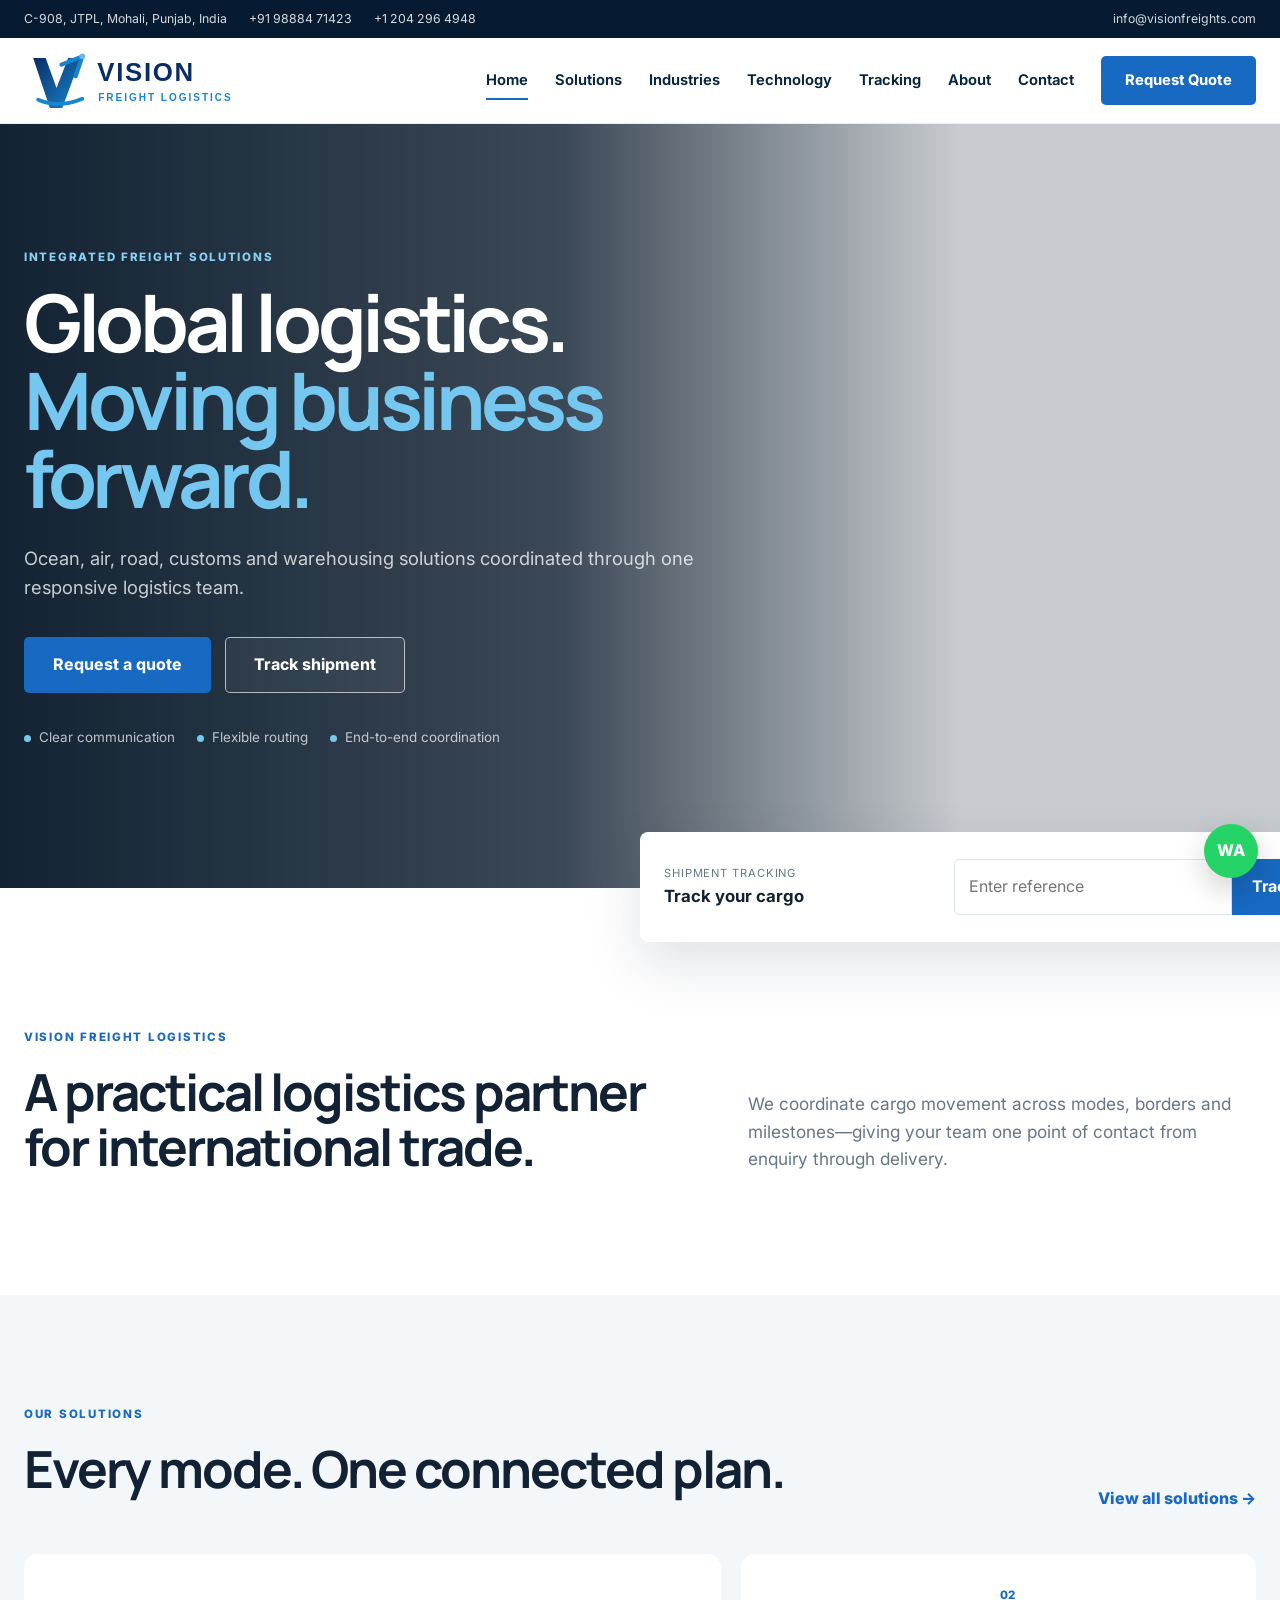
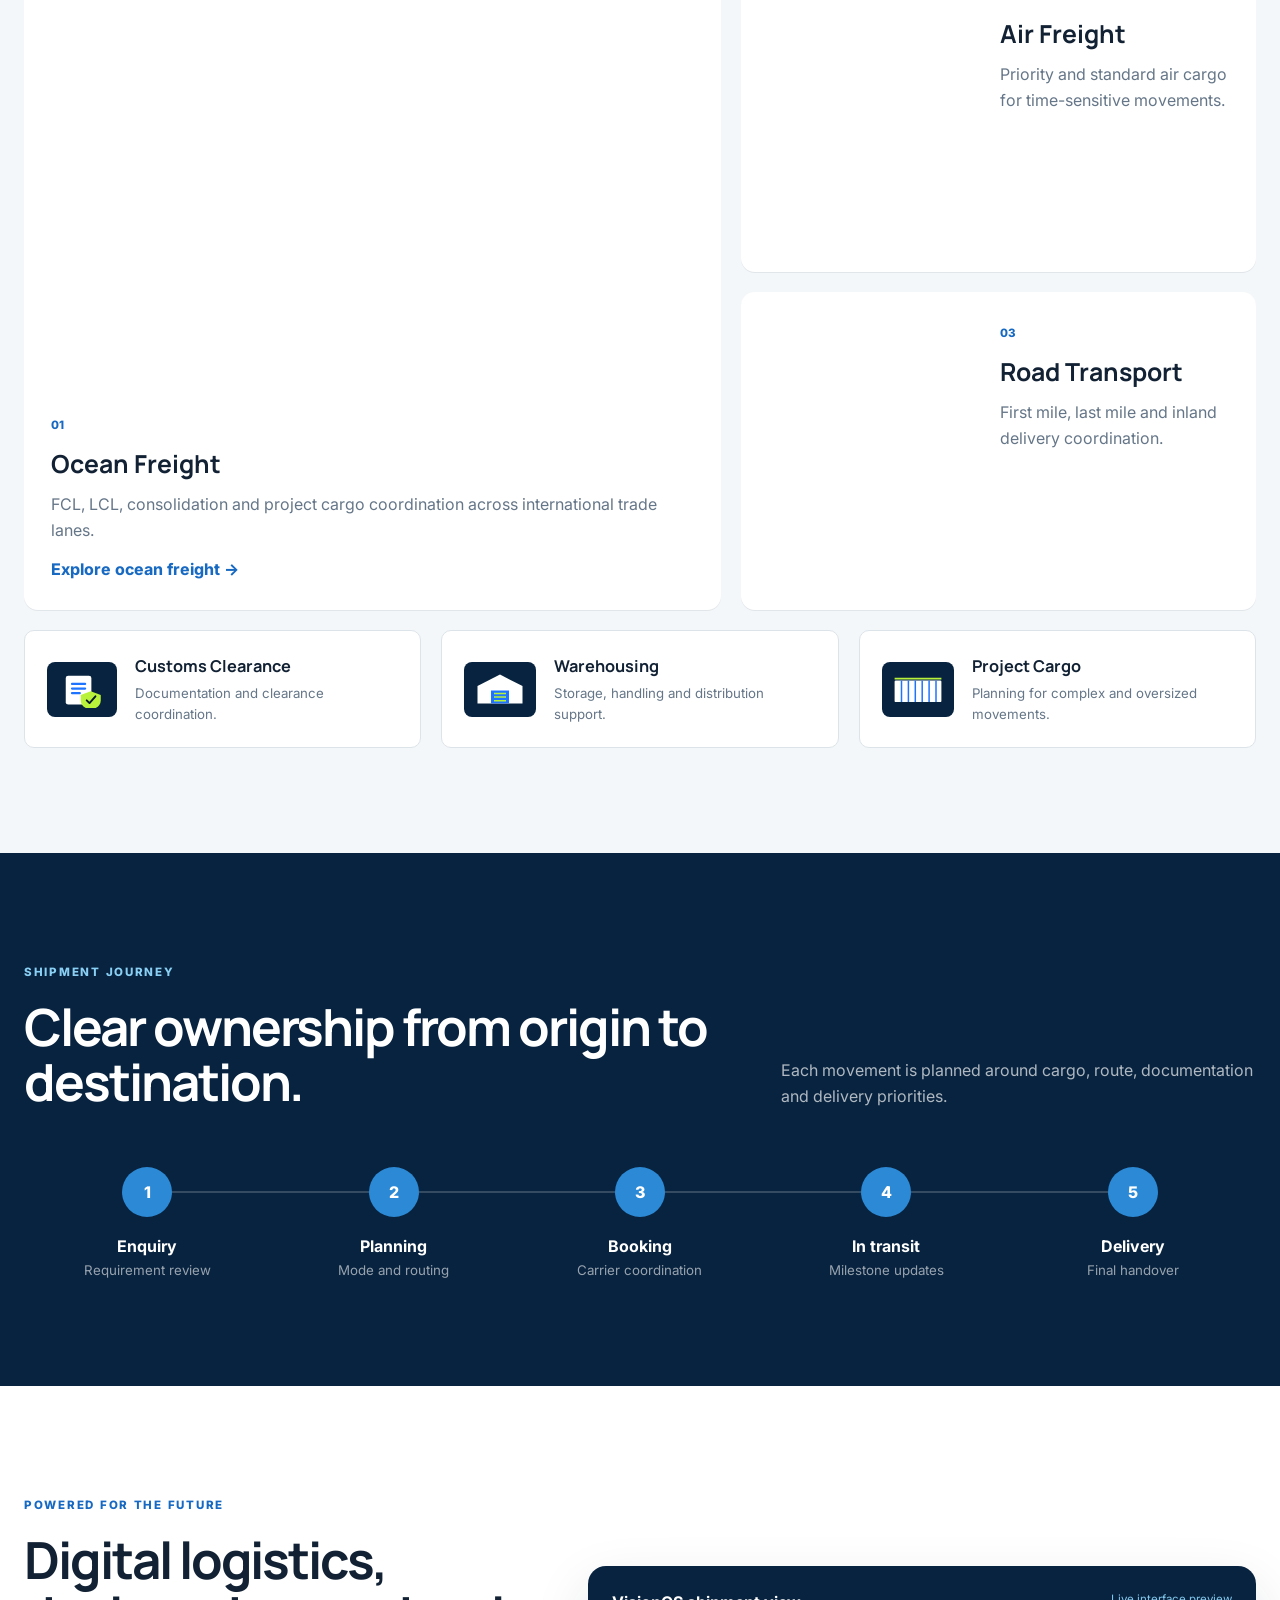
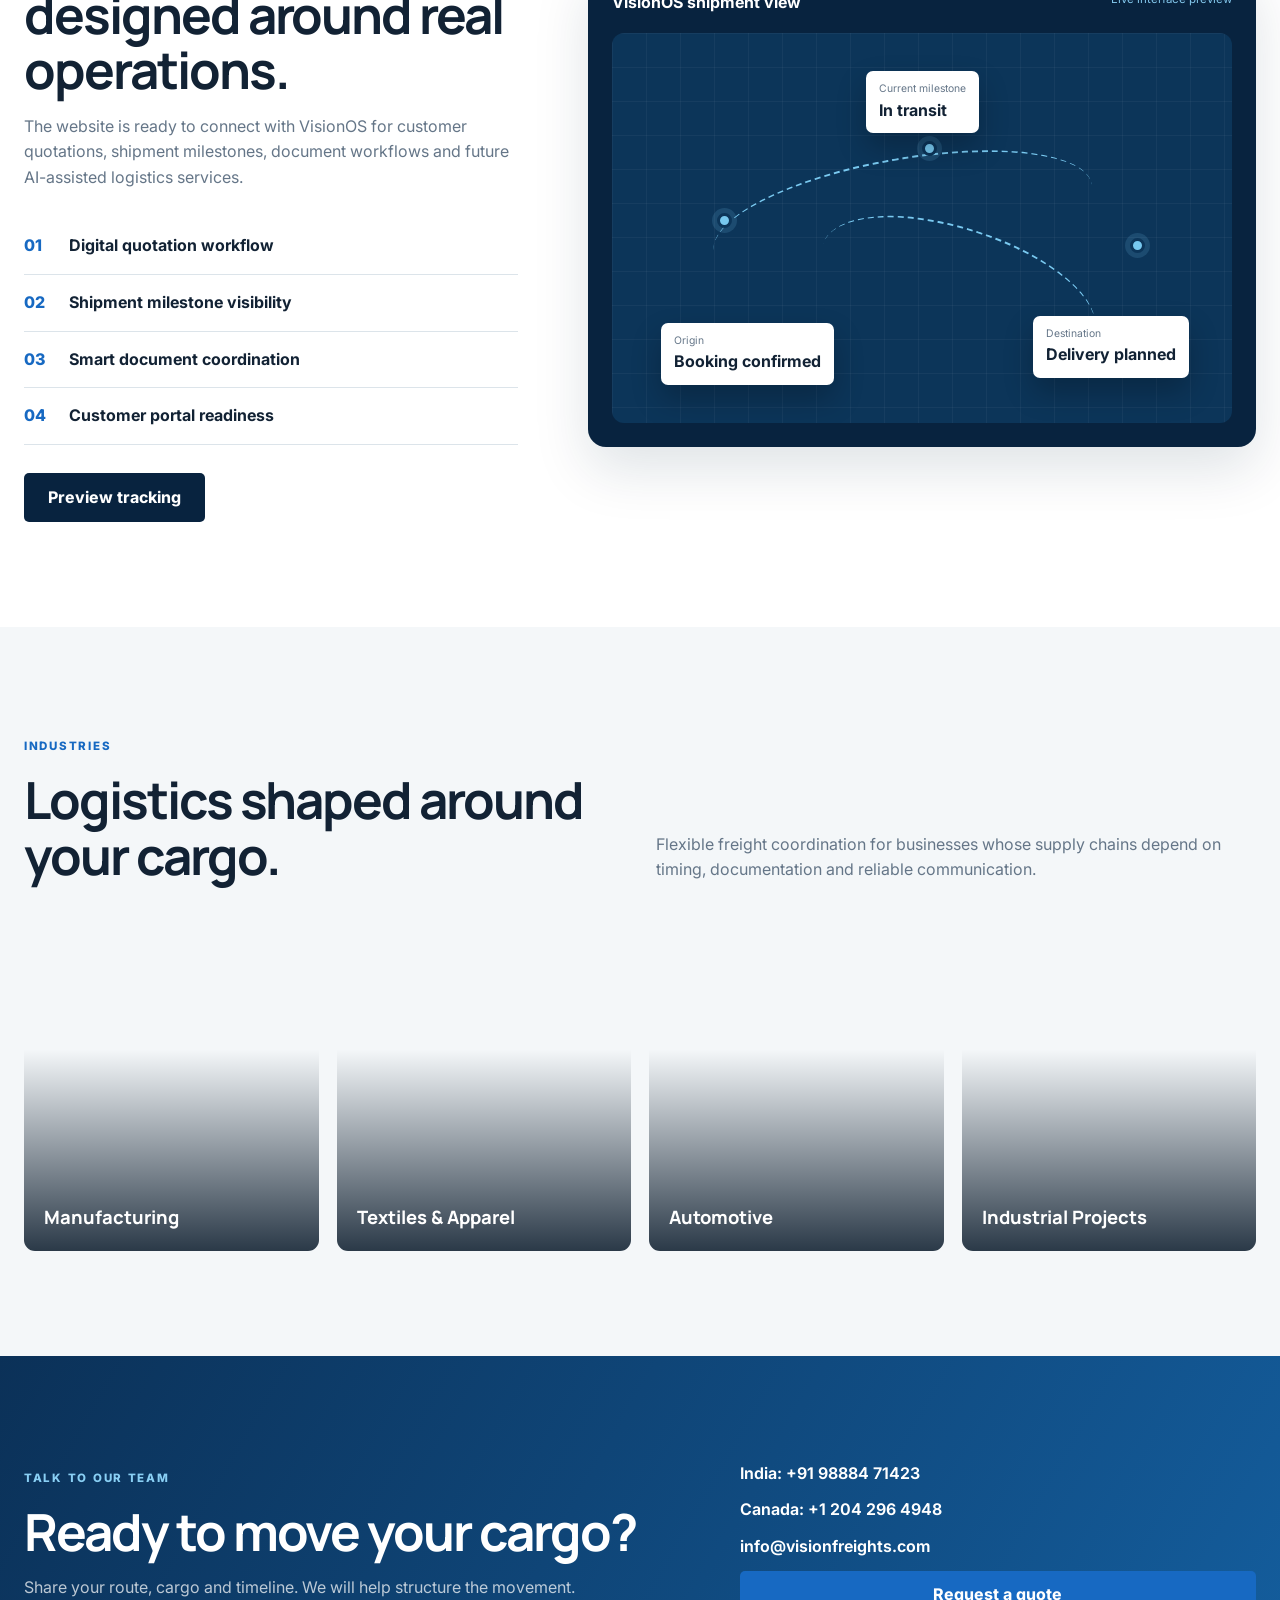
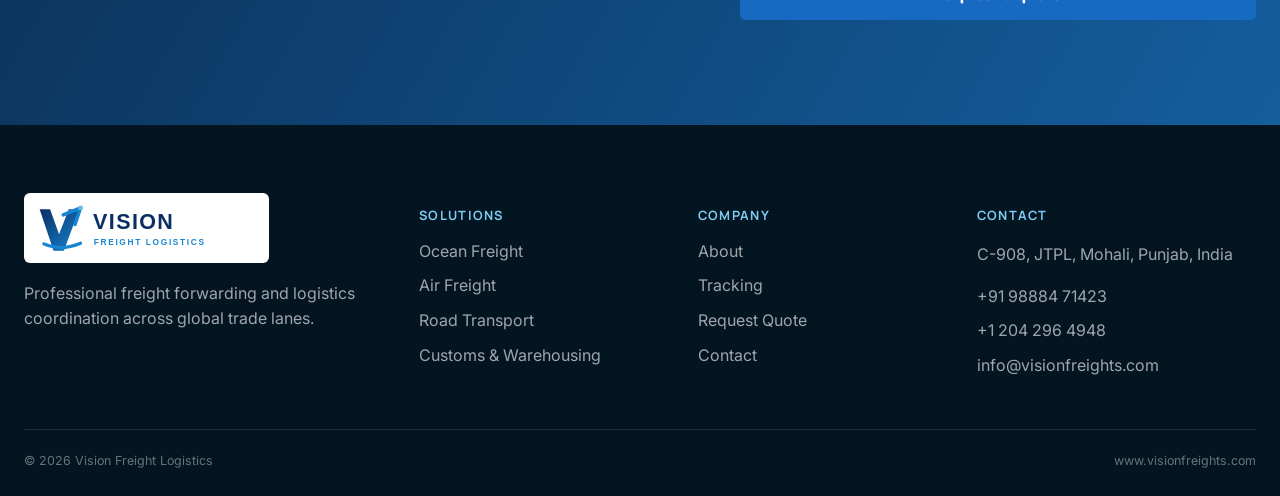
==== index.html @ 14b82240 "Vision Freight Logistics Website V3.0" ====
<!doctype html>
<html lang="en">
<head>
<meta charset="utf-8">
<meta name="viewport" content="width=device-width,initial-scale=1">
<title>Vision Freight Logistics | Global Freight Forwarding</title>
<meta name="description" content="Ocean, air, road, customs, warehousing and project cargo solutions from Vision Freight Logistics.">
<meta name="theme-color" content="#08233f">
<meta property="og:title" content="Vision Freight Logistics">
<meta property="og:description" content="Global logistics. Moving business forward.">
<meta property="og:type" content="website">
<meta property="og:url" content="https://www.visionfreights.com/">
<link rel="canonical" href="https://www.visionfreights.com/">
<link rel="icon" href="assets/icons/logo.svg" type="image/svg+xml">
<link rel="stylesheet" href="assets/css/style.css">
</head>
<body>
<a class="skip-link" href="#main">Skip to content</a>

<div class="topbar">
  <div class="container topbar-inner">
    <div class="topbar-left">
      <span>C-908, JTPL, Mohali, Punjab, India</span>
      <a href="tel:+919888471423">+91 98884 71423</a>
      <a href="tel:+12042964948">+1 204 296 4948</a>
    </div>
    <div class="topbar-right">
      <a href="mailto:info@visionfreights.com">info@visionfreights.com</a>
    </div>
  </div>
</div>

<header class="site-header" id="siteHeader">
  <div class="container navbar">
    <a class="brand" href="index.html" aria-label="Vision Freight Logistics home">
      <img src="assets/icons/logo.svg" alt="Vision Freight Logistics">
    </a>
    <button class="menu-toggle" aria-label="Open navigation" aria-expanded="false">☰</button>
    <nav class="nav-links" aria-label="Main navigation">
      <a class="active" href="index.html">Home</a>
      <a href="services.html">Solutions</a>
      <a href="#industries">Industries</a>
      <a href="#technology">Technology</a>
      <a href="tracking.html">Tracking</a>
      <a href="about.html">About</a>
      <a href="contact.html">Contact</a>
      <a class="btn btn-primary" href="quote.html">Request Quote</a>
    </nav>
  </div>
</header>

<main id="main">
<section class="hero-v3">
  <div class="hero-overlay"></div>
  <div class="container hero-v3-inner">
    <div class="hero-copy reveal">
      <span class="eyebrow light">Integrated freight solutions</span>
      <h1>Global logistics.<br><span>Moving business forward.</span></h1>
      <p>Ocean, air, road, customs and warehousing solutions coordinated through one responsive logistics team.</p>
      <div class="hero-actions">
        <a class="btn btn-primary btn-lg" href="quote.html">Request a quote</a>
        <a class="btn btn-ghost btn-lg" href="tracking.html">Track shipment</a>
      </div>
      <div class="hero-assurance">
        <span>Clear communication</span>
        <span>Flexible routing</span>
        <span>End-to-end coordination</span>
      </div>
    </div>
  </div>
  <div class="hero-tool-dock container reveal">
    <form class="dock-card tracking-dock" action="tracking.html">
      <div>
        <small>Shipment tracking</small>
        <strong>Track your cargo</strong>
      </div>
      <div class="dock-input">
        <input name="reference" aria-label="Tracking reference" placeholder="Enter reference">
        <button type="submit">Track</button>
      </div>
    </form>
    <a class="dock-card quote-dock" href="quote.html">
      <div>
        <small>Freight enquiry</small>
        <strong>Build your shipment request</strong>
      </div>
      <span class="arrow">→</span>
    </a>
  </div>
</section>

<section class="section intro-strip">
  <div class="container intro-grid reveal">
    <div>
      <span class="eyebrow">Vision Freight Logistics</span>
      <h2>A practical logistics partner for international trade.</h2>
    </div>
    <p>We coordinate cargo movement across modes, borders and milestones—giving your team one point of contact from enquiry through delivery.</p>
  </div>
</section>

<section class="section solutions-v3">
  <div class="container">
    <div class="section-head reveal">
      <div>
        <span class="eyebrow">Our solutions</span>
        <h2>Every mode. One connected plan.</h2>
      </div>
      <a class="text-link" href="services.html">View all solutions →</a>
    </div>
    <div class="solution-layout">
      <article class="solution-feature ocean reveal">
        <div class="solution-image"></div>
        <div class="solution-content">
          <span>01</span>
          <h3>Ocean Freight</h3>
          <p>FCL, LCL, consolidation and project cargo coordination across international trade lanes.</p>
          <a href="services.html">Explore ocean freight →</a>
        </div>
      </article>
      <div class="solution-side">
        <article class="solution-compact air reveal">
          <div class="solution-image"></div>
          <div class="solution-content"><span>02</span><h3>Air Freight</h3><p>Priority and standard air cargo for time-sensitive movements.</p></div>
        </article>
        <article class="solution-compact road reveal">
          <div class="solution-image"></div>
          <div class="solution-content"><span>03</span><h3>Road Transport</h3><p>First mile, last mile and inland delivery coordination.</p></div>
        </article>
      </div>
    </div>
    <div class="solution-mini-grid">
      <article class="mini-solution reveal"><img src="assets/icons/customs.svg" alt=""><div><h3>Customs Clearance</h3><p>Documentation and clearance coordination.</p></div></article>
      <article class="mini-solution reveal"><img src="assets/icons/warehouse.svg" alt=""><div><h3>Warehousing</h3><p>Storage, handling and distribution support.</p></div></article>
      <article class="mini-solution reveal"><img src="assets/icons/container.svg" alt=""><div><h3>Project Cargo</h3><p>Planning for complex and oversized movements.</p></div></article>
    </div>
  </div>
</section>

<section class="section shipment-journey">
  <div class="container">
    <div class="section-head inverse reveal">
      <div>
        <span class="eyebrow light">Shipment journey</span>
        <h2>Clear ownership from origin to destination.</h2>
      </div>
      <p>Each movement is planned around cargo, route, documentation and delivery priorities.</p>
    </div>
    <div class="journey-line reveal">
      <div class="journey-step"><span>1</span><strong>Enquiry</strong><small>Requirement review</small></div>
      <div class="journey-step"><span>2</span><strong>Planning</strong><small>Mode and routing</small></div>
      <div class="journey-step"><span>3</span><strong>Booking</strong><small>Carrier coordination</small></div>
      <div class="journey-step"><span>4</span><strong>In transit</strong><small>Milestone updates</small></div>
      <div class="journey-step"><span>5</span><strong>Delivery</strong><small>Final handover</small></div>
    </div>
  </div>
</section>

<section class="section technology-v3" id="technology">
  <div class="container technology-grid">
    <div class="technology-copy reveal">
      <span class="eyebrow">Powered for the future</span>
      <h2>Digital logistics, designed around real operations.</h2>
      <p>The website is ready to connect with VisionOS for customer quotations, shipment milestones, document workflows and future AI-assisted logistics services.</p>
      <div class="technology-list">
        <div><span>01</span><strong>Digital quotation workflow</strong></div>
        <div><span>02</span><strong>Shipment milestone visibility</strong></div>
        <div><span>03</span><strong>Smart document coordination</strong></div>
        <div><span>04</span><strong>Customer portal readiness</strong></div>
      </div>
      <a class="btn btn-dark" href="tracking.html">Preview tracking</a>
    </div>
    <div class="dashboard-preview reveal">
      <div class="dashboard-top"><strong>VisionOS shipment view</strong><span>Live interface preview</span></div>
      <div class="map-grid">
        <span class="route route-a"></span>
        <span class="route route-b"></span>
        <i class="map-dot d1"></i><i class="map-dot d2"></i><i class="map-dot d3"></i>
        <div class="status-card s1"><small>Origin</small><strong>Booking confirmed</strong></div>
        <div class="status-card s2"><small>Current milestone</small><strong>In transit</strong></div>
        <div class="status-card s3"><small>Destination</small><strong>Delivery planned</strong></div>
      </div>
    </div>
  </div>
</section>

<section class="section industries-v3" id="industries">
  <div class="container">
    <div class="section-head reveal">
      <div><span class="eyebrow">Industries</span><h2>Logistics shaped around your cargo.</h2></div>
      <p>Flexible freight coordination for businesses whose supply chains depend on timing, documentation and reliable communication.</p>
    </div>
    <div class="industry-grid-v3">
      <article class="industry-card manufacturing reveal"><span>Manufacturing</span></article>
      <article class="industry-card textiles reveal"><span>Textiles & Apparel</span></article>
      <article class="industry-card automotive reveal"><span>Automotive</span></article>
      <article class="industry-card projects reveal"><span>Industrial Projects</span></article>
    </div>
  </div>
</section>

<section class="section contact-cta">
  <div class="container contact-cta-grid reveal">
    <div>
      <span class="eyebrow light">Talk to our team</span>
      <h2>Ready to move your cargo?</h2>
      <p>Share your route, cargo and timeline. We will help structure the movement.</p>
    </div>
    <div class="contact-cta-details">
      <a href="tel:+919888471423">India: +91 98884 71423</a>
      <a href="tel:+12042964948">Canada: +1 204 296 4948</a>
      <a href="mailto:info@visionfreights.com">info@visionfreights.com</a>
      <a class="btn btn-primary" href="quote.html">Request a quote</a>
    </div>
  </div>
</section>
</main>

<footer class="footer">
  <div class="container footer-grid">
    <div>
      <img src="assets/icons/logo.svg" alt="Vision Freight Logistics" class="footer-logo">
      <p>Professional freight forwarding and logistics coordination across global trade lanes.</p>
    </div>
    <div><h3>SOLUTIONS</h3><a href="services.html">Ocean Freight</a><a href="services.html">Air Freight</a><a href="services.html">Road Transport</a><a href="services.html">Customs & Warehousing</a></div>
    <div><h3>COMPANY</h3><a href="about.html">About</a><a href="tracking.html">Tracking</a><a href="quote.html">Request Quote</a><a href="contact.html">Contact</a></div>
    <div><h3>CONTACT</h3><p>C-908, JTPL, Mohali, Punjab, India</p><a href="tel:+919888471423">+91 98884 71423</a><a href="tel:+12042964948">+1 204 296 4948</a><a href="mailto:info@visionfreights.com">info@visionfreights.com</a></div>
  </div>
  <div class="container footer-bottom"><span>© <span id="year"></span> Vision Freight Logistics</span><span>www.visionfreights.com</span></div>
</footer>

<a class="whatsapp" href="https://wa.me/919888471423" aria-label="Contact Vision Freight Logistics on WhatsApp">WA</a>
<script src="assets/js/main.js"></script>
</body>
</html>
---- assets/css/style.css ----
@import url('https://fonts.googleapis.com/css2?family=Manrope:wght@400;500;600;700;800&family=Inter:wght@400;500;600;700&display=swap');
:root{--navy:#08233f;--navy2:#0d3158;--blue:#1769c2;--blue2:#2b89d5;--sky:#dceefa;--ink:#122234;--muted:#657688;--line:#dce4ea;--soft:#f4f7f9;--white:#fff;--shadow:0 22px 55px rgba(8,35,63,.13);--radius:14px;--container:min(1240px,calc(100% - 48px))}
*{box-sizing:border-box}html{scroll-behavior:smooth}body{margin:0;font-family:Inter,Arial,sans-serif;color:var(--ink);background:#fff;line-height:1.6}body.menu-open{overflow:hidden}a{text-decoration:none;color:inherit}button,input,select,textarea{font:inherit}img,svg{display:block;max-width:100%}h1,h2,h3{font-family:Manrope,Arial,sans-serif}.container{width:var(--container);margin:auto}.skip-link{position:fixed;left:12px;top:-60px;background:#fff;color:#000;padding:10px;z-index:9999}.skip-link:focus{top:12px}.eyebrow{display:inline-block;color:var(--blue);font-size:.72rem;font-weight:800;letter-spacing:.15em;text-transform:uppercase;margin-bottom:17px}.eyebrow.light{color:#89cff4}.btn{display:inline-flex;align-items:center;justify-content:center;min-height:49px;padding:0 23px;border-radius:5px;border:1px solid transparent;font-weight:750;transition:.25s;cursor:pointer}.btn:hover{transform:translateY(-2px)}.btn-primary{background:var(--blue);color:#fff}.btn-primary:hover{background:#0f58a5}.btn-dark{background:var(--navy);color:#fff}.btn-ghost{border-color:rgba(255,255,255,.65);color:#fff;background:rgba(255,255,255,.05)}.btn-lg{min-height:56px;padding:0 28px}.text-link{font-weight:800;color:var(--blue)}
.topbar{background:#061b31;color:#fff;font-size:.77rem}.topbar-inner{height:38px;display:flex;justify-content:space-between;align-items:center}.topbar-left,.topbar-right{display:flex;gap:22px}.topbar a,.topbar span{color:rgba(255,255,255,.84)}
.site-header{position:absolute;top:38px;left:0;right:0;z-index:50;background:#fff;border-bottom:1px solid rgba(8,35,63,.08);transition:.3s}.site-header.sticky{position:fixed;top:0;box-shadow:0 10px 30px rgba(8,35,63,.1)}.navbar{height:85px;display:flex;align-items:center;justify-content:space-between}.brand img{width:275px}.nav-links{display:flex;align-items:center;gap:27px;font-weight:650;color:var(--navy);font-size:.92rem}.nav-links>a:not(.btn){position:relative}.nav-links>a:not(.btn):after{content:"";position:absolute;left:0;right:100%;bottom:-8px;height:2px;background:var(--blue);transition:.25s}.nav-links>a:hover:after,.nav-links>a.active:after{right:0}.menu-toggle{display:none;border:0;background:none;color:var(--navy);font-size:1.8rem}
.hero-v3{position:relative;min-height:820px;padding:205px 0 140px;background:linear-gradient(90deg,rgba(4,21,38,.94) 0%,rgba(4,21,38,.78) 44%,rgba(4,21,38,.22) 75%),url('https://images.unsplash.com/photo-1494412685616-a5d310fbb07d?auto=format&fit=crop&w=2200&q=90') center/cover no-repeat;color:#fff}.hero-v3-inner{position:relative;z-index:2}.hero-copy{max-width:760px}.hero-copy h1{font-size:clamp(3.6rem,6.2vw,6.5rem);line-height:.98;letter-spacing:-.055em;margin:0 0 27px}.hero-copy h1 span{color:#75c7f0}.hero-copy>p{font-size:1.15rem;color:rgba(255,255,255,.77);max-width:670px}.hero-actions{display:flex;gap:14px;margin:34px 0}.hero-assurance{display:flex;flex-wrap:wrap;gap:22px;font-size:.84rem;color:rgba(255,255,255,.72)}.hero-assurance span:before{content:"";display:inline-block;width:7px;height:7px;border-radius:50%;background:#75c7f0;margin-right:8px}.hero-tool-dock{position:absolute;z-index:5;left:50%;transform:translateX(-50%);bottom:-54px;display:grid;grid-template-columns:1.15fr .85fr;gap:16px}.dock-card{min-height:110px;background:#fff;color:var(--ink);box-shadow:var(--shadow);border-radius:8px;padding:22px 24px;display:flex;align-items:center;justify-content:space-between}.dock-card small,.dock-card strong{display:block}.dock-card small{font-size:.7rem;color:var(--muted);text-transform:uppercase;letter-spacing:.08em}.dock-card strong{font-size:1.05rem}.tracking-dock{gap:25px}.dock-input{display:flex;min-width:300px}.dock-input input{border-radius:5px 0 0 5px}.dock-input button{border:0;background:var(--blue);color:#fff;padding:0 20px;border-radius:0 5px 5px 0;font-weight:700}.quote-dock{background:var(--navy);color:#fff}.quote-dock small{color:#84c9ed}.quote-dock .arrow{font-size:2rem;color:#84c9ed}
.section{padding:105px 0}.section h2{font-size:clamp(2.3rem,4vw,4rem);line-height:1.08;letter-spacing:-.04em;margin:0 0 16px}.section-head{display:flex;align-items:end;justify-content:space-between;gap:40px;margin-bottom:42px}.section-head>div{max-width:770px}.section-head>p{max-width:600px;color:var(--muted)}.section-head.inverse{color:#fff}.section-head.inverse p{color:rgba(255,255,255,.68)}
.intro-strip{padding-top:135px}.intro-grid{display:grid;grid-template-columns:1fr .8fr;gap:90px;align-items:end}.intro-grid p{font-size:1.08rem;color:var(--muted)}
.solutions-v3{background:var(--soft)}.solution-layout{display:grid;grid-template-columns:1.15fr .85fr;gap:20px}.solution-feature,.solution-compact{background:#fff;border-radius:var(--radius);overflow:hidden;box-shadow:0 1px 0 rgba(8,35,63,.08);transition:.3s}.solution-feature:hover,.solution-compact:hover{transform:translateY(-6px);box-shadow:var(--shadow)}.solution-feature .solution-image{height:430px}.solution-side{display:grid;gap:20px}.solution-compact{display:grid;grid-template-columns:45% 55%;min-height:205px}.solution-compact .solution-image{height:100%}.solution-image{background-size:cover;background-position:center}.ocean .solution-image{background-image:url('https://images.unsplash.com/photo-1494412519320-aa613dfb7738?auto=format&fit=crop&w=1500&q=88')}.air .solution-image{background-image:url('https://images.unsplash.com/photo-1436491865332-7a61a109cc05?auto=format&fit=crop&w=1000&q=86')}.road .solution-image{background-image:url('https://images.unsplash.com/photo-1601584115197-04ecc0da31d7?auto=format&fit=crop&w=1000&q=86')}.solution-content{padding:27px}.solution-content>span{color:var(--blue);font-size:.72rem;font-weight:800}.solution-content h3{font-size:1.55rem;margin:8px 0}.solution-content p{color:var(--muted);margin:0 0 14px}.solution-content a{font-weight:750;color:var(--blue)}.solution-mini-grid{display:grid;grid-template-columns:repeat(3,1fr);gap:20px;margin-top:20px}.mini-solution{background:#fff;padding:22px;border-radius:10px;display:flex;align-items:center;gap:18px;border:1px solid var(--line);transition:.25s}.mini-solution:hover{transform:translateY(-4px);box-shadow:var(--shadow)}.mini-solution img{width:72px;height:55px;object-fit:contain;background:var(--navy);padding:9px;border-radius:8px}.mini-solution h3{font-size:1.02rem;margin:0 0 4px}.mini-solution p{font-size:.83rem;color:var(--muted);margin:0}
.shipment-journey{background:var(--navy);color:#fff}.journey-line{display:grid;grid-template-columns:repeat(5,1fr);position:relative}.journey-line:before{content:"";position:absolute;top:24px;left:9%;right:9%;height:2px;background:rgba(255,255,255,.18)}.journey-step{text-align:center;position:relative}.journey-step span{width:50px;height:50px;border-radius:50%;display:grid;place-items:center;background:var(--blue2);margin:0 auto 17px;position:relative;z-index:1;font-weight:800}.journey-step strong,.journey-step small{display:block}.journey-step small{color:rgba(255,255,255,.58)}
.technology-grid{display:grid;grid-template-columns:.85fr 1.15fr;gap:70px;align-items:center}.technology-copy>p{color:var(--muted)}.technology-list{display:grid;margin:28px 0}.technology-list div{display:grid;grid-template-columns:45px 1fr;align-items:center;border-bottom:1px solid var(--line);padding:15px 0}.technology-list span{color:var(--blue);font-weight:800}.dashboard-preview{background:var(--navy);border-radius:18px;padding:24px;color:#fff;box-shadow:var(--shadow)}.dashboard-top{display:flex;justify-content:space-between;margin-bottom:17px}.dashboard-top span{font-size:.72rem;color:#83c7ec}.map-grid{height:390px;border-radius:12px;position:relative;overflow:hidden;background:linear-gradient(rgba(255,255,255,.04) 1px,transparent 1px),linear-gradient(90deg,rgba(255,255,255,.04) 1px,transparent 1px),#0c3559;background-size:34px 34px}.route{position:absolute;border-top:2px dashed #79c9f0;border-radius:50%;height:120px}.route-a{width:62%;left:16%;top:125px;transform:rotate(-10deg)}.route-b{width:46%;left:33%;top:195px;transform:rotate(18deg)}.map-dot{position:absolute;width:15px;height:15px;border-radius:50%;background:#77c8ef;border:3px solid #0c3559;box-shadow:0 0 0 5px rgba(119,200,239,.15)}.map-dot.d1{left:17%;top:180px}.map-dot.d2{left:50%;top:108px}.map-dot.d3{right:14%;top:205px}.status-card{position:absolute;background:#fff;color:var(--ink);padding:10px 13px;border-radius:7px;box-shadow:0 14px 30px rgba(0,0,0,.24)}.status-card small,.status-card strong{display:block}.status-card small{font-size:.65rem;color:var(--muted)}.status-card.s1{left:8%;bottom:38px}.status-card.s2{left:41%;top:38px}.status-card.s3{right:7%;bottom:45px}
.industries-v3{background:var(--soft)}.industry-grid-v3{display:grid;grid-template-columns:repeat(4,1fr);gap:18px}.industry-card{height:310px;border-radius:11px;background-size:cover;background-position:center;position:relative;overflow:hidden;transition:.3s}.industry-card:after{content:"";position:absolute;inset:0;background:linear-gradient(transparent 35%,rgba(4,21,38,.84))}.industry-card span{position:absolute;z-index:2;left:20px;bottom:18px;color:#fff;font-family:Manrope;font-weight:750;font-size:1.15rem}.industry-card:hover{transform:translateY(-6px);box-shadow:var(--shadow)}.industry-card.manufacturing{background-image:url('https://images.unsplash.com/photo-1567789884554-0b844b597180?auto=format&fit=crop&w=900&q=84')}.industry-card.textiles{background-image:url('https://images.unsplash.com/photo-1558618666-fcd25c85cd64?auto=format&fit=crop&w=900&q=84')}.industry-card.automotive{background-image:url('https://images.unsplash.com/photo-1565514020179-026b92b84bb6?auto=format&fit=crop&w=900&q=84')}.industry-card.projects{background-image:url('https://images.unsplash.com/photo-1504307651254-35680f356dfd?auto=format&fit=crop&w=900&q=84')}
.contact-cta{background:linear-gradient(120deg,#0b3158,#145e9e);color:#fff}.contact-cta-grid{display:grid;grid-template-columns:1fr .8fr;gap:70px;align-items:center}.contact-cta-grid p{color:rgba(255,255,255,.72)}.contact-cta-details{display:grid;gap:11px}.contact-cta-details>a:not(.btn){color:#fff;font-weight:650}
.footer{background:#041522;color:#fff;padding:68px 0 25px}.footer-grid{display:grid;grid-template-columns:1.5fr 1fr 1fr 1.2fr;gap:46px}.footer-logo{width:245px;background:#fff;border-radius:6px;padding:8px;margin-bottom:18px}.footer p,.footer a{color:rgba(255,255,255,.62)}.footer h3{font-size:.8rem;color:#7ecaf0;letter-spacing:.1em}.footer a{display:block;margin:9px 0}.footer-bottom{margin-top:42px;padding-top:21px;border-top:1px solid rgba(255,255,255,.1);display:flex;justify-content:space-between;color:rgba(255,255,255,.4);font-size:.78rem}
.whatsapp{position:fixed;right:22px;bottom:22px;width:54px;height:54px;border-radius:50%;background:#25d366;color:#fff;display:grid;place-items:center;font-weight:800;z-index:80;box-shadow:0 12px 30px rgba(0,0,0,.18)}
.reveal{opacity:0;transform:translateY(22px);transition:opacity .7s ease,transform .7s ease}.reveal.visible{opacity:1;transform:none}
.page-hero{padding:180px 0 86px;background:linear-gradient(135deg,#06192c,#0e426f);color:#fff}.page-hero h1{font-size:clamp(3rem,6vw,5.5rem);line-height:1;margin:0 0 18px}.page-hero p{max-width:720px;color:rgba(255,255,255,.7)}.page-content{padding:90px 0}.content-grid,.contact-grid,.quote-grid{display:grid;grid-template-columns:1fr 1fr;gap:60px}.content-card,.tracking-box,.quote-form{background:#fff;border:1px solid var(--line);border-radius:12px;padding:28px;box-shadow:0 10px 35px rgba(8,35,63,.07)}.feature-list{display:grid}.feature-list div{padding:16px 0;border-bottom:1px solid var(--line)}.feature-list p{color:var(--muted);margin:4px 0}.contact-card{background:var(--navy);color:#fff;border-radius:12px;padding:38px}.contact-card p,.contact-card a{color:rgba(255,255,255,.74)}.contact-list{display:grid;gap:18px}.quote{background:var(--soft)}.quote-copy p{color:var(--muted)}.form-grid{display:grid;grid-template-columns:1fr 1fr;gap:15px}.form-grid .full{grid-column:1/-1}input,select,textarea{width:100%;padding:14px;border:1px solid var(--line);border-radius:5px;outline:none;background:#fff}input:focus,select:focus,textarea:focus{border-color:var(--blue);box-shadow:0 0 0 3px rgba(23,105,194,.1)}.tracking-form{display:flex;gap:12px}.tracking-result{margin-top:24px}.timeline{border-left:2px solid var(--line);padding-left:26px;margin-left:10px}.timeline div{position:relative;padding-bottom:22px}.timeline div:before{content:"";position:absolute;left:-33px;top:5px;width:12px;height:12px;border-radius:50%;background:#ccd5dc;border:3px solid #fff;box-shadow:0 0 0 1px #ccd5dc}.timeline .done:before{background:var(--blue);box-shadow:0 0 0 1px var(--blue)}
@media(max-width:980px){.topbar{display:none}.site-header{top:0}.menu-toggle{display:block}.nav-links{display:none;position:fixed;top:84px;left:18px;right:18px;background:#fff;padding:24px;border-radius:12px;box-shadow:var(--shadow);flex-direction:column;align-items:stretch;gap:16px}.nav-links.open{display:flex}.hero-v3{padding-top:170px}.hero-tool-dock{position:relative;bottom:auto;left:auto;transform:none;margin-top:60px}.intro-strip{padding-top:95px}.solution-layout,.technology-grid,.intro-grid,.contact-cta-grid,.content-grid,.contact-grid,.quote-grid{grid-template-columns:1fr}.solution-compact{grid-template-columns:40% 60%}.solution-mini-grid{grid-template-columns:1fr}.industry-grid-v3{grid-template-columns:1fr 1fr}.footer-grid{grid-template-columns:1fr 1fr}.journey-line{grid-template-columns:1fr;gap:15px}.journey-line:before{display:none}.journey-step{display:grid;grid-template-columns:60px 1fr;text-align:left;align-items:center}.journey-step span{margin:0}.journey-step small{grid-column:2}}
@media(max-width:650px){:root{--container:min(100% - 28px,1240px)}.section{padding:75px 0}.brand img{width:220px}.hero-v3{min-height:auto;padding:145px 0 60px;background-position:62% center}.hero-copy h1{font-size:3.35rem}.hero-actions{display:grid}.hero-tool-dock{grid-template-columns:1fr}.tracking-dock{display:grid}.dock-input{min-width:0}.section-head{align-items:flex-start;flex-direction:column}.solution-feature .solution-image{height:290px}.solution-compact{grid-template-columns:1fr}.solution-compact .solution-image{height:210px}.industry-grid-v3{grid-template-columns:1fr}.footer-grid{grid-template-columns:1fr}.footer-bottom{flex-direction:column;gap:8px}.form-grid{grid-template-columns:1fr}.form-grid .full{grid-column:auto}.tracking-form{flex-direction:column}.dashboard-top{display:grid;gap:5px}.map-grid{height:330px}.status-card{transform:scale(.86)}}
@media(prefers-reduced-motion:reduce){*{scroll-behavior:auto!important;animation:none!important;transition:none!important}.reveal{opacity:1;transform:none}}
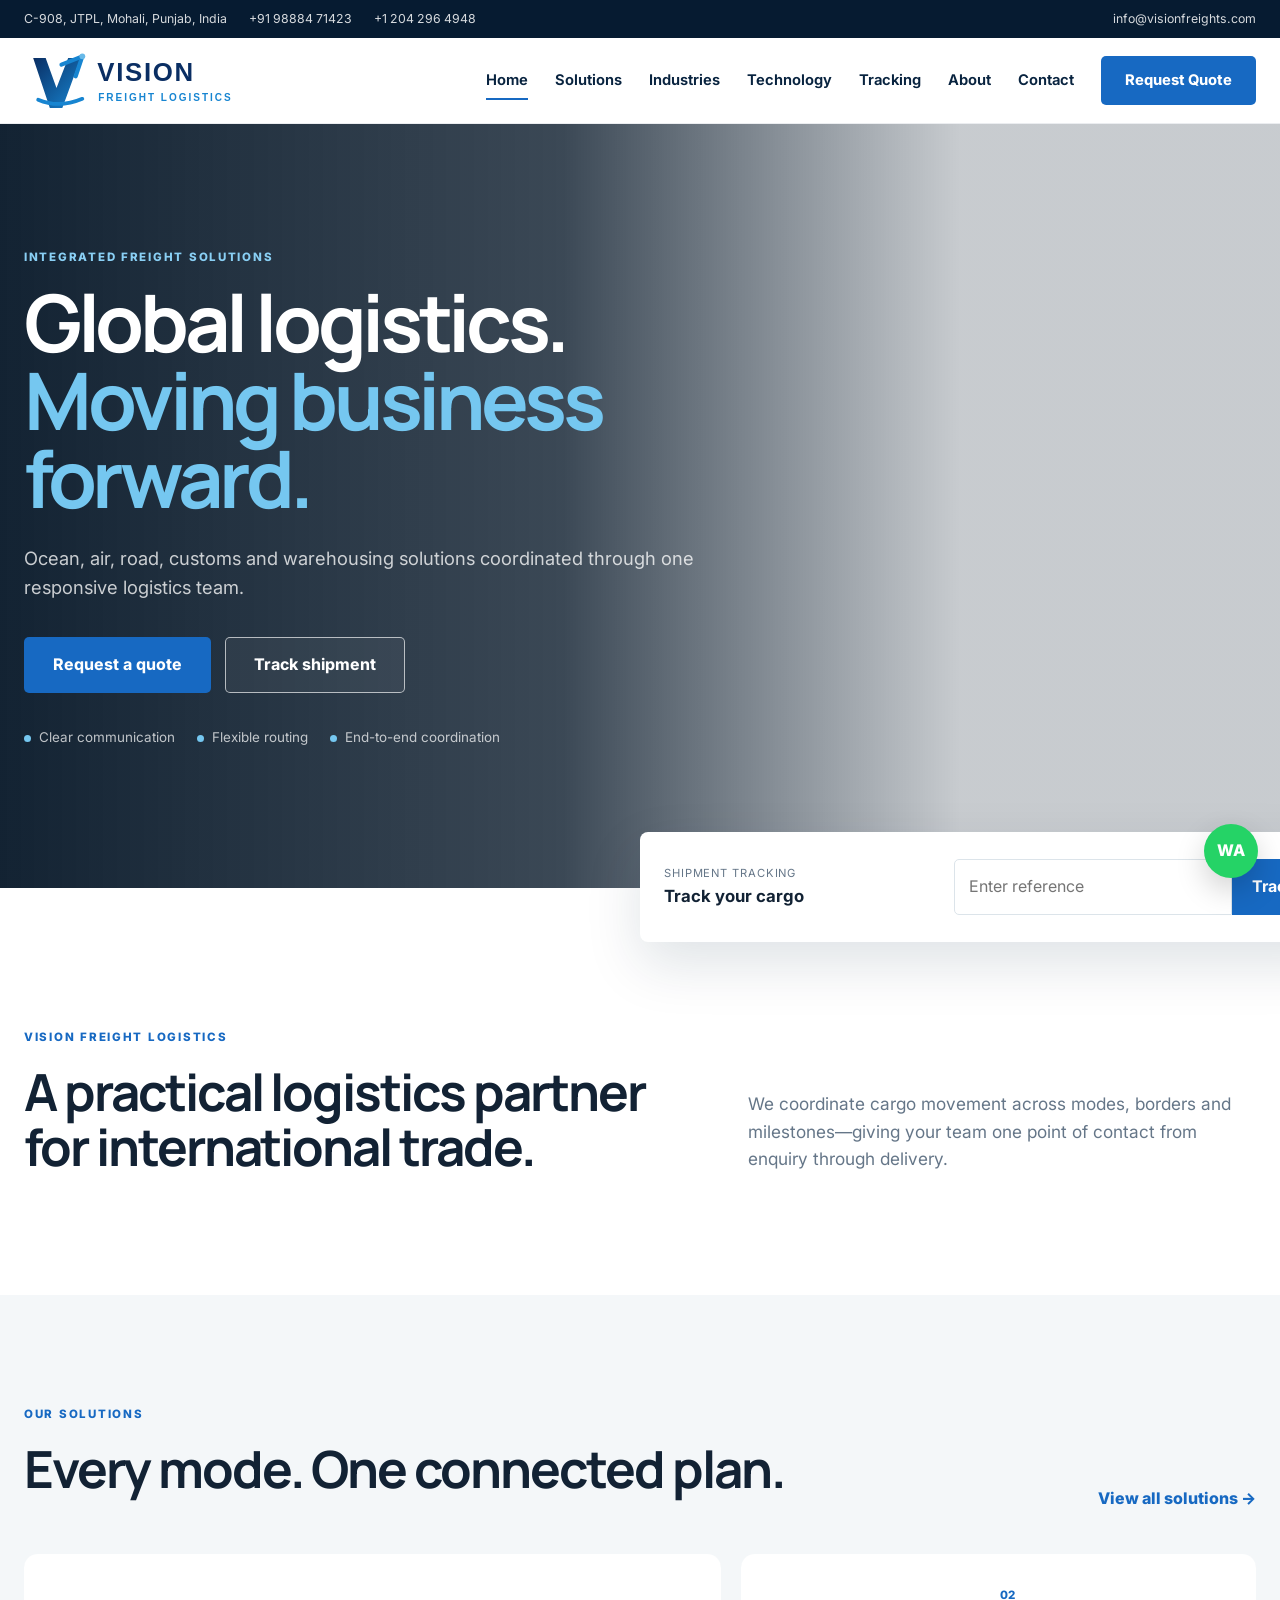
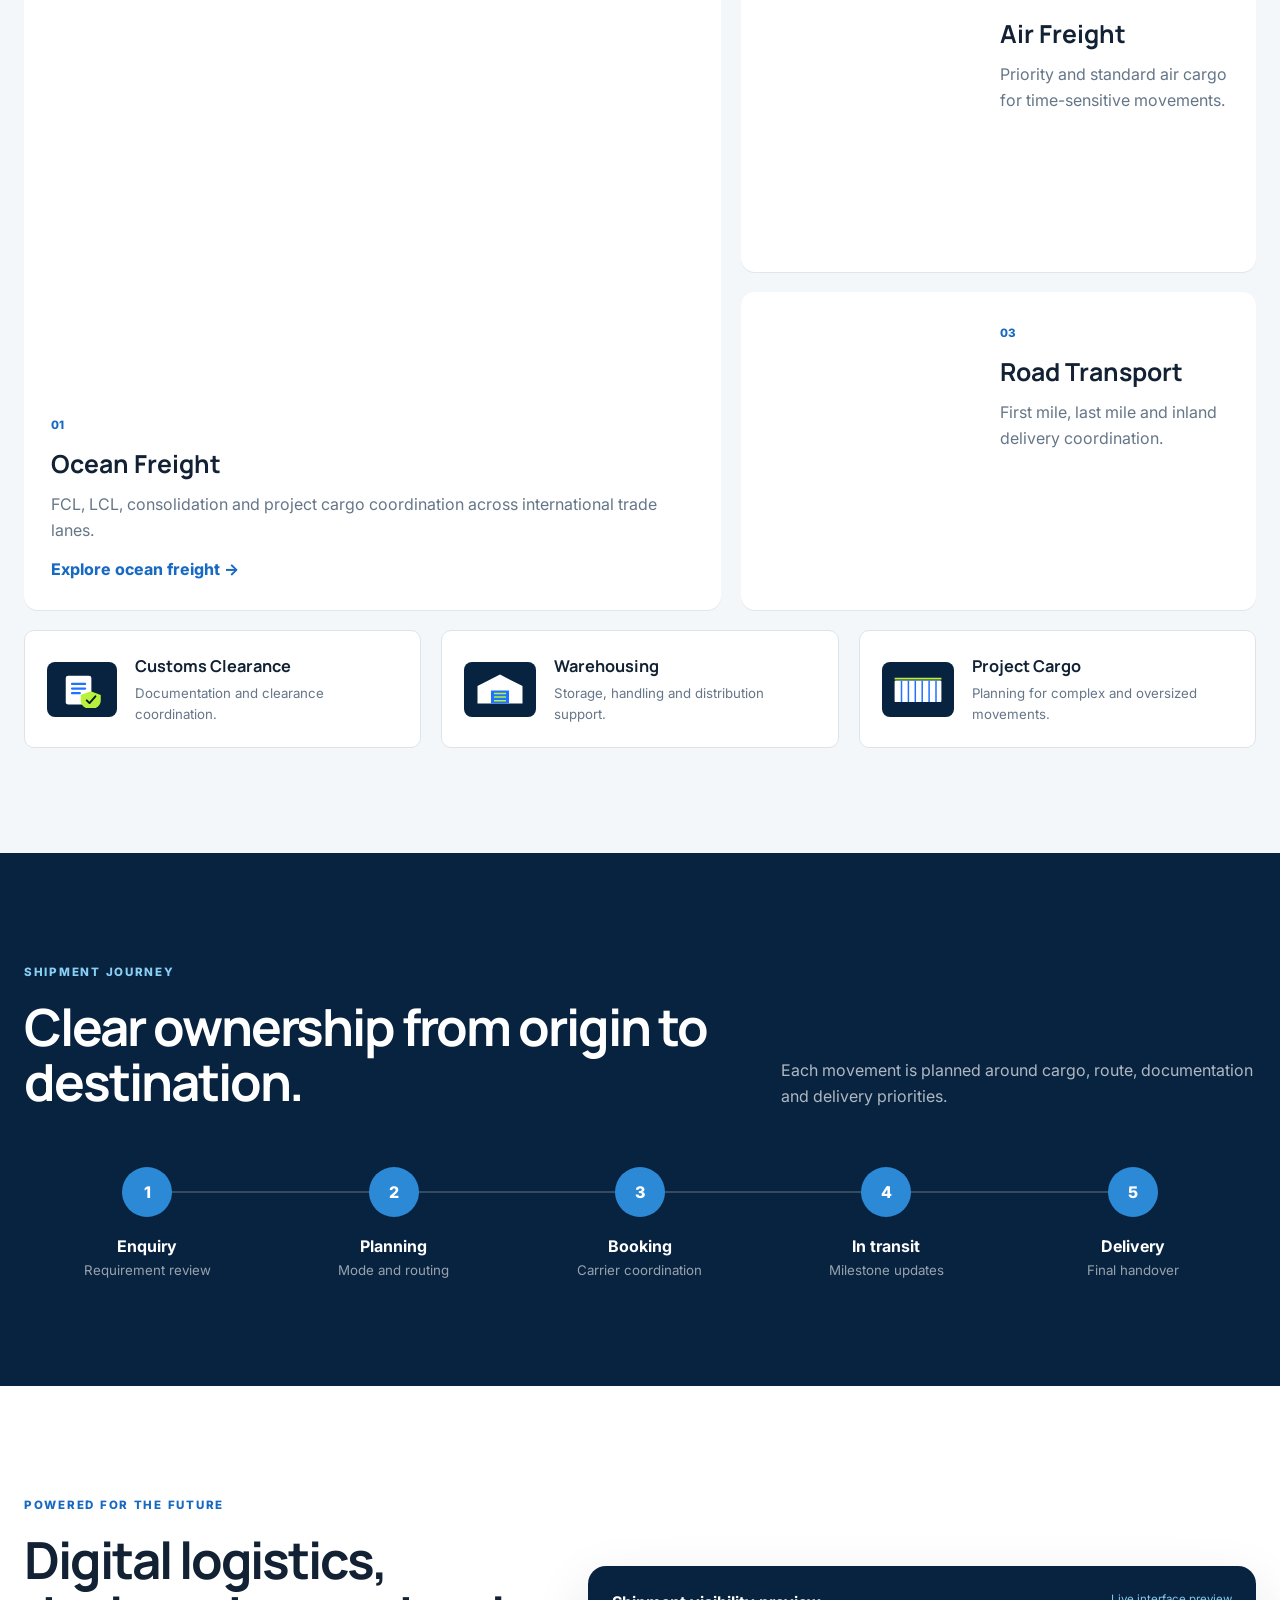
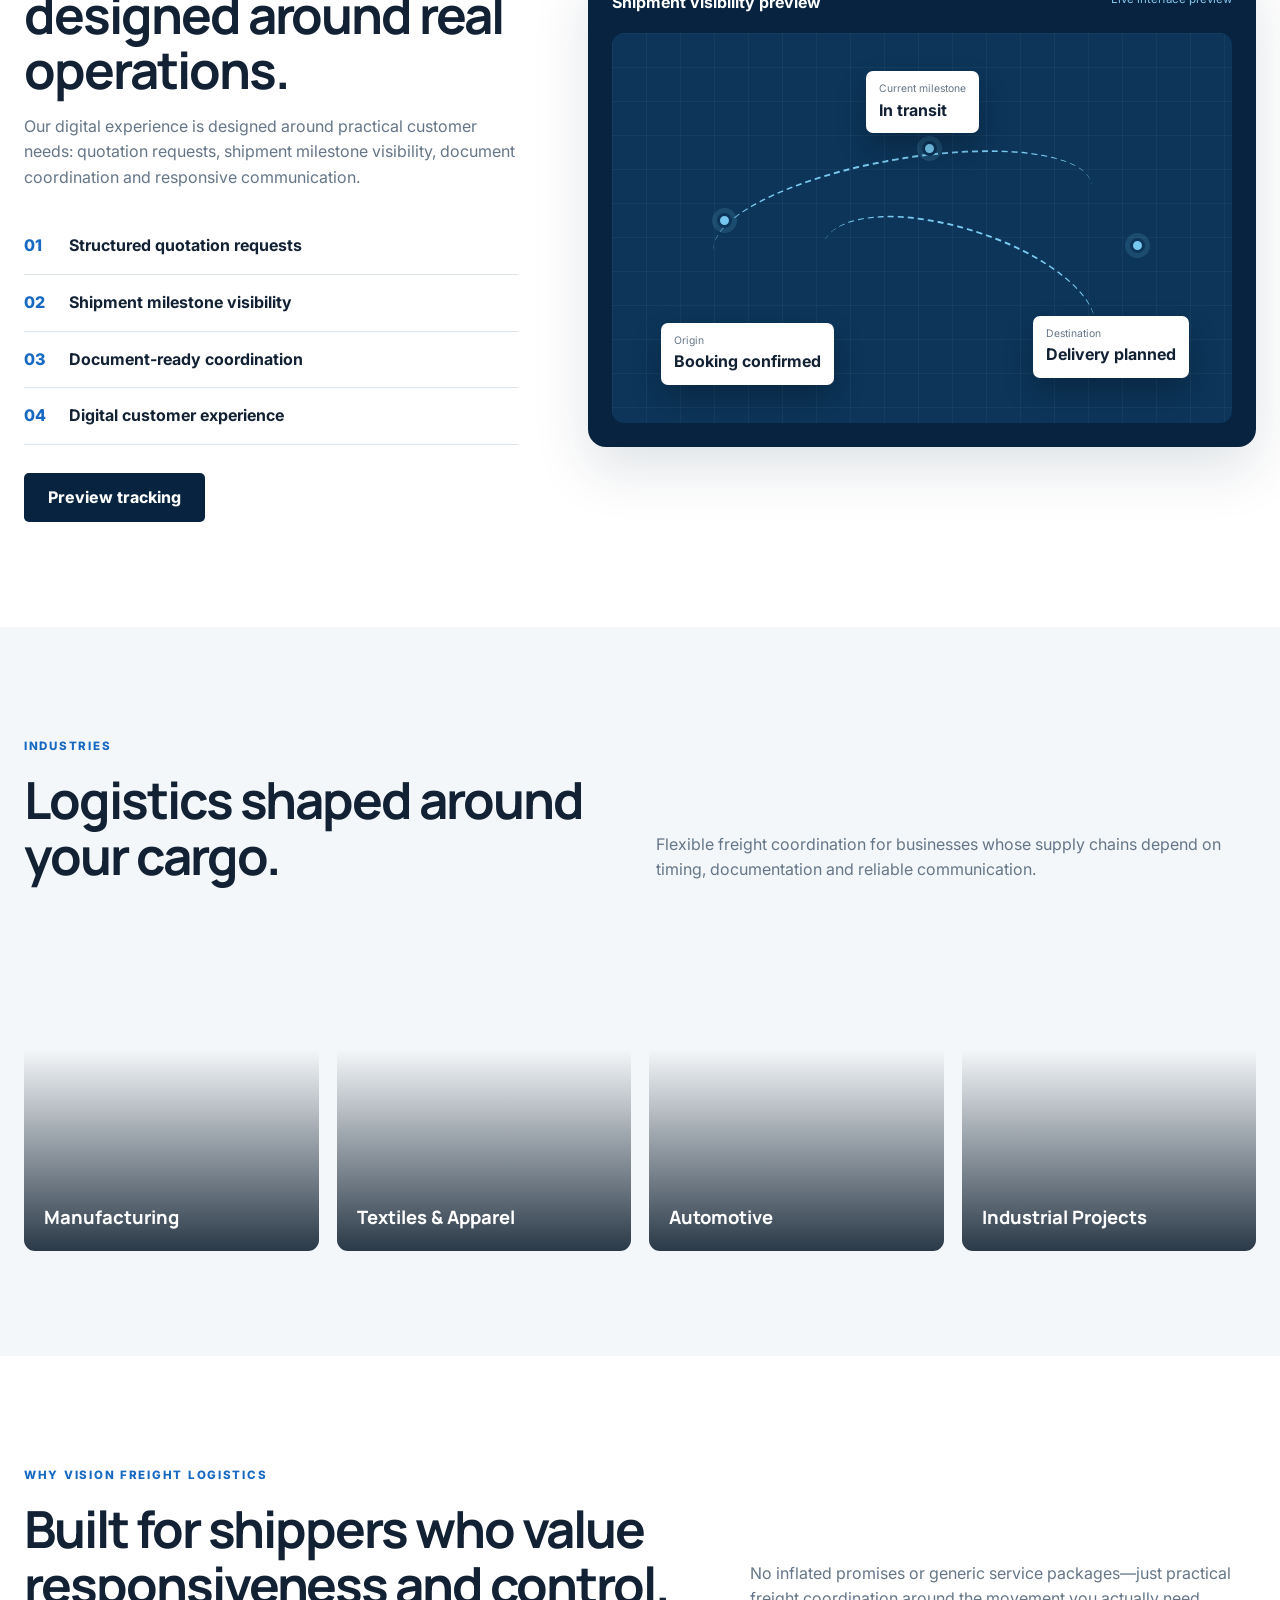
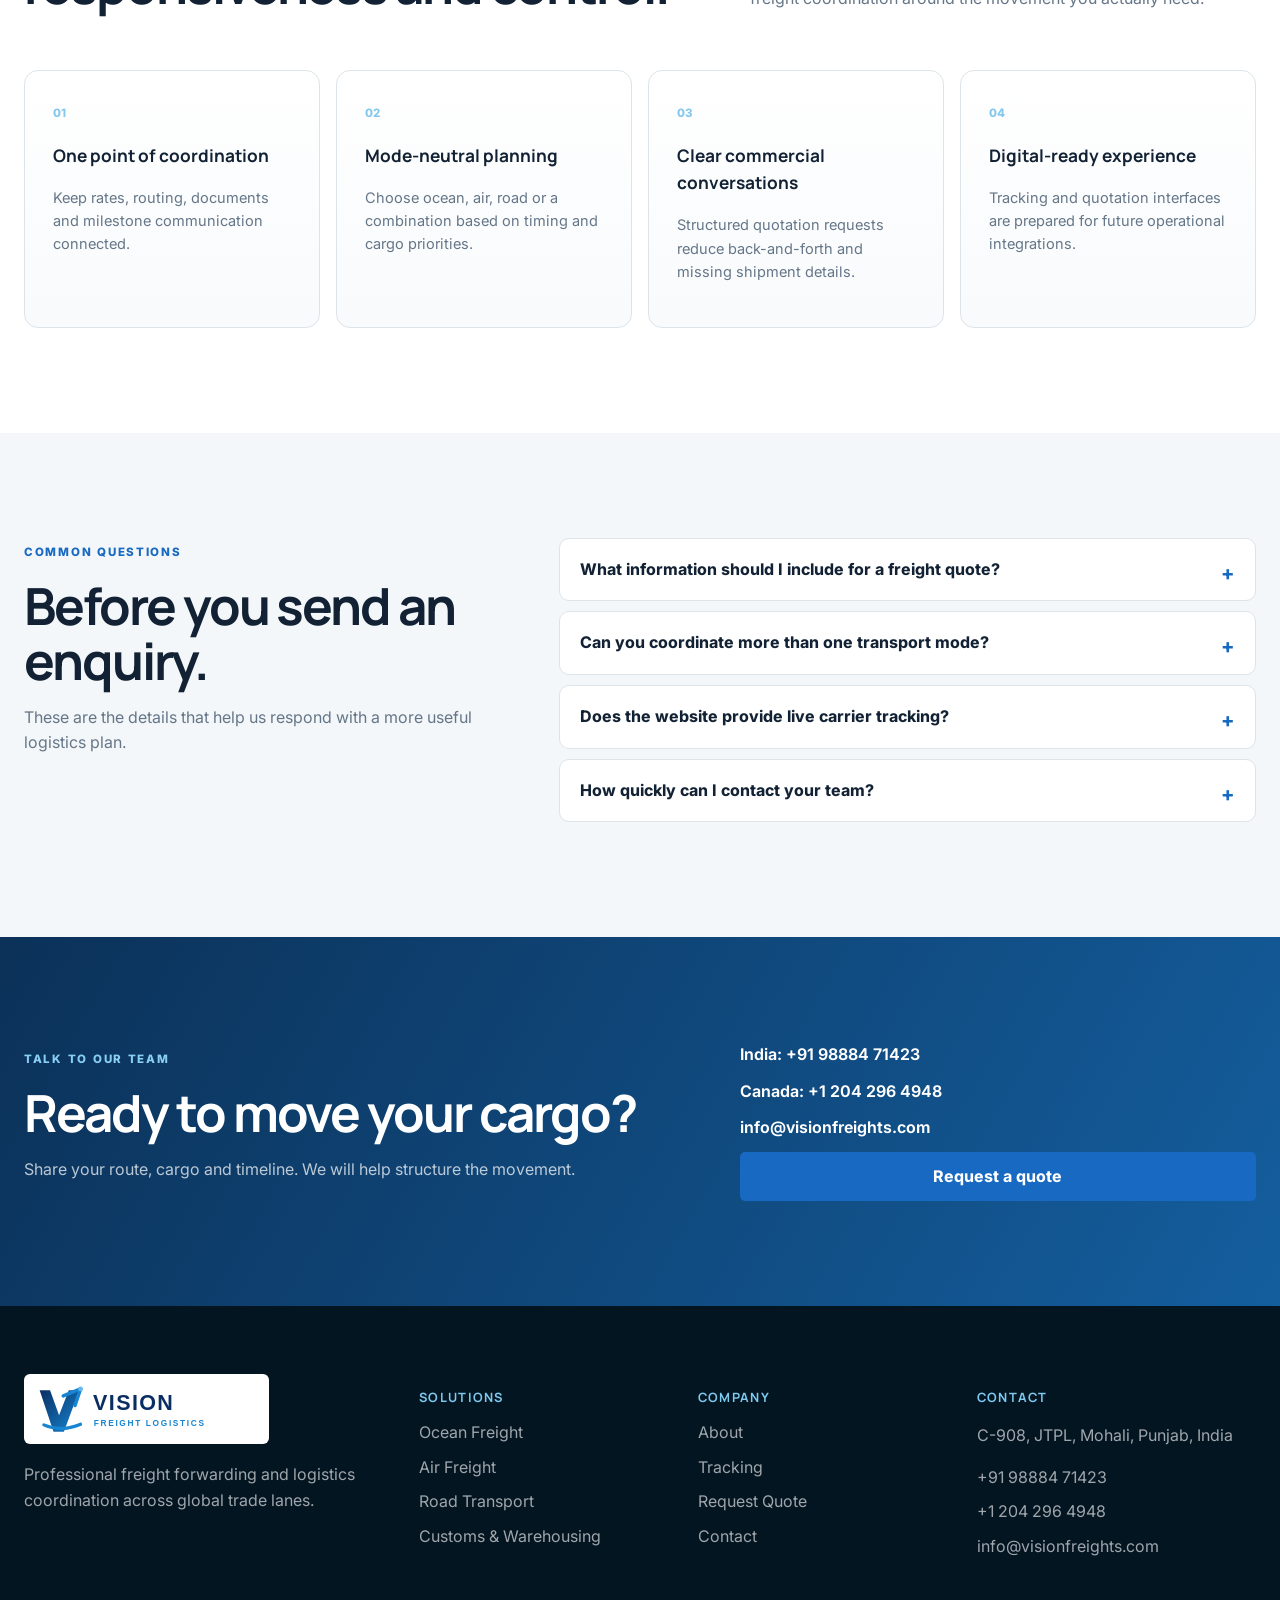
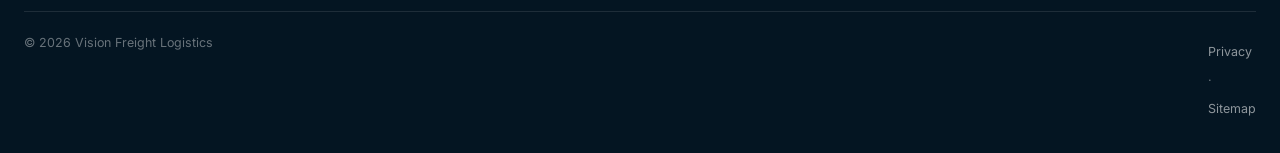
==== commit 51165e1a: "Vision Freight Logistics Website V5.0 - Production Release" ====
--- a/index.html
+++ b/index.html
@@ -9,6 +9,7 @@
 <meta property="og:title" content="Vision Freight Logistics">
 <meta property="og:description" content="Global logistics. Moving business forward.">
 <meta property="og:type" content="website">
+<meta name="robots" content="index,follow">
 <meta property="og:url" content="https://www.visionfreights.com/">
 <link rel="canonical" href="https://www.visionfreights.com/">
 <link rel="icon" href="assets/icons/logo.svg" type="image/svg+xml">
@@ -161,17 +162,17 @@
     <div class="technology-copy reveal">
       <span class="eyebrow">Powered for the future</span>
       <h2>Digital logistics, designed around real operations.</h2>
-      <p>The website is ready to connect with VisionOS for customer quotations, shipment milestones, document workflows and future AI-assisted logistics services.</p>
+      <p>Our digital experience is designed around practical customer needs: quotation requests, shipment milestone visibility, document coordination and responsive communication.</p>
       <div class="technology-list">
-        <div><span>01</span><strong>Digital quotation workflow</strong></div>
+        <div><span>01</span><strong>Structured quotation requests</strong></div>
         <div><span>02</span><strong>Shipment milestone visibility</strong></div>
-        <div><span>03</span><strong>Smart document coordination</strong></div>
-        <div><span>04</span><strong>Customer portal readiness</strong></div>
+        <div><span>03</span><strong>Document-ready coordination</strong></div>
+        <div><span>04</span><strong>Digital customer experience</strong></div>
       </div>
       <a class="btn btn-dark" href="tracking.html">Preview tracking</a>
     </div>
     <div class="dashboard-preview reveal">
-      <div class="dashboard-top"><strong>VisionOS shipment view</strong><span>Live interface preview</span></div>
+      <div class="dashboard-top"><strong>Shipment visibility preview</strong><span>Live interface preview</span></div>
       <div class="map-grid">
         <span class="route route-a"></span>
         <span class="route route-b"></span>
@@ -199,6 +200,8 @@
   </div>
 </section>
 
+<section class="section credibility-v5"><div class="container"><div class="section-head reveal"><div><span class="eyebrow">Why Vision Freight Logistics</span><h2>Built for shippers who value responsiveness and control.</h2></div><p>No inflated promises or generic service packages—just practical freight coordination around the movement you actually need.</p></div><div class="cred-grid"><article class="reveal"><span>01</span><h3>One point of coordination</h3><p>Keep rates, routing, documents and milestone communication connected.</p></article><article class="reveal"><span>02</span><h3>Mode-neutral planning</h3><p>Choose ocean, air, road or a combination based on timing and cargo priorities.</p></article><article class="reveal"><span>03</span><h3>Clear commercial conversations</h3><p>Structured quotation requests reduce back-and-forth and missing shipment details.</p></article><article class="reveal"><span>04</span><h3>Digital-ready experience</h3><p>Tracking and quotation interfaces are prepared for future operational integrations.</p></article></div></div></section>
+<section class="section faq-v5"><div class="container faq-grid"><div class="reveal"><span class="eyebrow">Common questions</span><h2>Before you send an enquiry.</h2><p>These are the details that help us respond with a more useful logistics plan.</p></div><div class="faq-list reveal"><details><summary>What information should I include for a freight quote?</summary><p>Origin, destination, cargo description, weight or volume, preferred mode and required movement date.</p></details><details><summary>Can you coordinate more than one transport mode?</summary><p>Yes. Ocean, air, road, customs and warehousing requirements can be coordinated as part of one shipment plan.</p></details><details><summary>Does the website provide live carrier tracking?</summary><p>The current public tracking page is a presentation and milestone interface. Live carrier integrations are not represented as active unless specifically connected.</p></details><details><summary>How quickly can I contact your team?</summary><p>Use phone, email, WhatsApp or the structured quote request page depending on the urgency and amount of shipment detail.</p></details></div></div></section>
 <section class="section contact-cta">
   <div class="container contact-cta-grid reveal">
     <div>
@@ -226,7 +229,7 @@
     <div><h3>COMPANY</h3><a href="about.html">About</a><a href="tracking.html">Tracking</a><a href="quote.html">Request Quote</a><a href="contact.html">Contact</a></div>
     <div><h3>CONTACT</h3><p>C-908, JTPL, Mohali, Punjab, India</p><a href="tel:+919888471423">+91 98884 71423</a><a href="tel:+12042964948">+1 204 296 4948</a><a href="mailto:info@visionfreights.com">info@visionfreights.com</a></div>
   </div>
-  <div class="container footer-bottom"><span>© <span id="year"></span> Vision Freight Logistics</span><span>www.visionfreights.com</span></div>
+  <div class="container footer-bottom"><span>© <span id="year"></span> Vision Freight Logistics</span><div><a href="privacy.html">Privacy</a><span> · </span><a href="sitemap.xml">Sitemap</a></div></div>
 </footer>
 
 <a class="whatsapp" href="https://wa.me/919888471423" aria-label="Contact Vision Freight Logistics on WhatsApp">WA</a>
--- a/assets/css/style.css
+++ b/assets/css/style.css
@@ -18,3 +18,35 @@
 @media(max-width:980px){.topbar{display:none}.site-header{top:0}.menu-toggle{display:block}.nav-links{display:none;position:fixed;top:84px;left:18px;right:18px;background:#fff;padding:24px;border-radius:12px;box-shadow:var(--shadow);flex-direction:column;align-items:stretch;gap:16px}.nav-links.open{display:flex}.hero-v3{padding-top:170px}.hero-tool-dock{position:relative;bottom:auto;left:auto;transform:none;margin-top:60px}.intro-strip{padding-top:95px}.solution-layout,.technology-grid,.intro-grid,.contact-cta-grid,.content-grid,.contact-grid,.quote-grid{grid-template-columns:1fr}.solution-compact{grid-template-columns:40% 60%}.solution-mini-grid{grid-template-columns:1fr}.industry-grid-v3{grid-template-columns:1fr 1fr}.footer-grid{grid-template-columns:1fr 1fr}.journey-line{grid-template-columns:1fr;gap:15px}.journey-line:before{display:none}.journey-step{display:grid;grid-template-columns:60px 1fr;text-align:left;align-items:center}.journey-step span{margin:0}.journey-step small{grid-column:2}}
 @media(max-width:650px){:root{--container:min(100% - 28px,1240px)}.section{padding:75px 0}.brand img{width:220px}.hero-v3{min-height:auto;padding:145px 0 60px;background-position:62% center}.hero-copy h1{font-size:3.35rem}.hero-actions{display:grid}.hero-tool-dock{grid-template-columns:1fr}.tracking-dock{display:grid}.dock-input{min-width:0}.section-head{align-items:flex-start;flex-direction:column}.solution-feature .solution-image{height:290px}.solution-compact{grid-template-columns:1fr}.solution-compact .solution-image{height:210px}.industry-grid-v3{grid-template-columns:1fr}.footer-grid{grid-template-columns:1fr}.footer-bottom{flex-direction:column;gap:8px}.form-grid{grid-template-columns:1fr}.form-grid .full{grid-column:auto}.tracking-form{flex-direction:column}.dashboard-top{display:grid;gap:5px}.map-grid{height:330px}.status-card{transform:scale(.86)}}
 @media(prefers-reduced-motion:reduce){*{scroll-behavior:auto!important;animation:none!important;transition:none!important}.reveal{opacity:1;transform:none}}
+
+.quote-hero{background:linear-gradient(120deg,rgba(4,21,38,.92),rgba(13,66,111,.78)),url('https://images.unsplash.com/photo-1586528116311-ad8dd3c8310d?auto=format&fit=crop&w=1800&q=85') center/cover}
+.tracking-hero{background:linear-gradient(120deg,rgba(4,21,38,.92),rgba(13,66,111,.78)),url('https://images.unsplash.com/photo-1494412574643-ff11b0a5c1c3?auto=format&fit=crop&w=1800&q=85') center/cover}
+.quote-wizard-section,.tracking-v4{background:var(--soft)}
+.quote-wizard-grid{display:grid;grid-template-columns:.72fr 1.28fr;gap:42px;align-items:start}
+.quote-progress{position:sticky;top:120px;background:var(--navy);color:#fff;border-radius:16px;padding:32px}
+.wizard-steps{list-style:none;padding:0;margin:30px 0;display:grid;gap:14px}
+.wizard-steps li{display:grid;grid-template-columns:46px 1fr;gap:14px;align-items:center;opacity:.55}
+.wizard-steps li.active{opacity:1}.wizard-steps span{width:42px;height:42px;border-radius:50%;display:grid;place-items:center;background:rgba(255,255,255,.08);border:1px solid rgba(255,255,255,.18)}
+.wizard-steps li.active span{background:var(--blue2);border-color:transparent}.wizard-steps strong,.wizard-steps small{display:block}.wizard-steps small{color:rgba(255,255,255,.6)}
+.quote-help{padding-top:22px;border-top:1px solid rgba(255,255,255,.12);display:grid;gap:7px}.quote-help a{color:#8ed0f2}
+.quote-wizard{background:#fff;border-radius:16px;padding:34px;box-shadow:var(--shadow)}.wizard-panel{display:none}.wizard-panel.active{display:block}
+.wizard-head span{color:var(--blue);font-size:.72rem;font-weight:800;text-transform:uppercase;letter-spacing:.1em}.wizard-head h2{margin-top:8px;font-size:2.5rem}
+.wizard-actions{display:flex;justify-content:flex-end;gap:12px;margin-top:24px}.quote-wizard .btn-outline{color:var(--blue);border-color:var(--blue);background:#fff}
+.tracking-v4-grid{display:grid;grid-template-columns:.88fr 1.12fr;gap:30px;align-items:stretch}.tracking-search-card{background:#fff;border-radius:16px;padding:34px;box-shadow:var(--shadow)}
+.tracking-form-v4{display:grid;grid-template-columns:1fr auto;gap:10px;margin-top:24px}.tracking-visual{background:var(--navy);border-radius:16px;padding:24px;min-height:360px}
+.tracking-map{height:100%;min-height:310px;position:relative;border-radius:12px;overflow:hidden;background:linear-gradient(rgba(255,255,255,.04) 1px,transparent 1px),linear-gradient(90deg,rgba(255,255,255,.04) 1px,transparent 1px),#0c3559;background-size:34px 34px}
+.tracking-route{position:absolute;left:12%;right:12%;top:48%;height:130px;border-top:3px dashed #7ecaf0;border-radius:50%;transform:rotate(-7deg)}
+.tracking-point{position:absolute;width:17px;height:17px;border-radius:50%;background:#7ecaf0;border:3px solid #0c3559;box-shadow:0 0 0 6px rgba(126,202,240,.14)}
+.tracking-point.p1{left:13%;top:55%}.tracking-point.p2{left:49%;top:34%}.tracking-point.p3{right:12%;top:57%}.tracking-vehicle{position:absolute;left:46%;top:36%;width:38px;height:38px;border-radius:50%;display:grid;place-items:center;background:#fff;color:var(--blue);font-weight:900}
+.tracking-result-v4{margin-top:28px}.tracking-result-v4 .timeline{background:#fff;border-radius:14px;padding:28px 28px 5px 55px;box-shadow:var(--shadow)}
+@media(max-width:900px){.quote-wizard-grid,.tracking-v4-grid{grid-template-columns:1fr}.quote-progress{position:relative;top:auto}}
+@media(max-width:650px){.quote-wizard,.quote-progress,.tracking-search-card{padding:24px}.tracking-form-v4{grid-template-columns:1fr}.wizard-actions{flex-direction:column-reverse}}
+
+/* ========================== V5.0 PRODUCTION RELEASE ========================== */
+body{overflow-x:hidden}.site-header{backdrop-filter:saturate(140%) blur(10px)}.nav-links .btn.active{background:#0f58a5}.page-hero{min-height:480px;display:flex;align-items:center}.page-hero .container{padding-top:42px}.page-hero .hero-actions{margin-bottom:0}.services-hero{background:linear-gradient(110deg,rgba(3,20,36,.94),rgba(8,48,83,.68)),url('https://images.unsplash.com/photo-1494412685616-a5d310fbb07d?auto=format&fit=crop&w=2000&q=88') center/cover}.about-hero{background:linear-gradient(110deg,rgba(3,20,36,.94),rgba(8,48,83,.72)),url('https://images.unsplash.com/photo-1519003722824-194d4455a60c?auto=format&fit=crop&w=2000&q=86') center/cover}.contact-hero{background:linear-gradient(110deg,rgba(3,20,36,.94),rgba(8,48,83,.70)),url('https://images.unsplash.com/photo-1578575437130-527eed3abbec?auto=format&fit=crop&w=2000&q=86') center/cover}.compact-hero{min-height:360px;background:linear-gradient(120deg,#06192c,#0e426f)}
+.service-detail-wrap{background:#f6f8fa}.service-detail-grid{display:grid;gap:28px}.service-detail{display:grid;grid-template-columns:1.05fr .95fr;min-height:470px;background:#fff;border:1px solid var(--line);border-radius:18px;overflow:hidden;box-shadow:0 14px 38px rgba(8,35,63,.07)}.service-detail.reverse{grid-template-columns:.95fr 1.05fr}.service-detail.reverse .service-photo{order:2}.service-photo{min-height:470px;background-size:cover;background-position:center}.ocean-photo{background-image:url('https://images.unsplash.com/photo-1494412519320-aa613dfb7738?auto=format&fit=crop&w=1400&q=88')}.air-photo{background-image:url('https://images.unsplash.com/photo-1436491865332-7a61a109cc05?auto=format&fit=crop&w=1400&q=86')}.road-photo{background-image:url('https://images.unsplash.com/photo-1601584115197-04ecc0da31d7?auto=format&fit=crop&w=1400&q=86')}.warehouse-photo{background-image:url('https://images.unsplash.com/photo-1553413077-190dd305871c?auto=format&fit=crop&w=1400&q=86')}.service-detail-copy{padding:48px;align-self:center}.service-number{font-size:.72rem;letter-spacing:.14em;color:var(--blue);font-weight:800}.service-detail-copy h2{font-size:2.6rem}.service-detail-copy>p{color:var(--muted);font-size:1.02rem}.service-detail-copy ul{padding-left:20px;color:var(--muted);display:grid;gap:8px}.service-process{background:var(--navy);color:#fff}.process-grid,.prep-grid{display:grid;grid-template-columns:repeat(4,1fr);gap:14px}.process-grid>div,.prep-grid>div{padding:26px;border:1px solid rgba(255,255,255,.13);border-radius:12px;background:rgba(255,255,255,.04)}.process-grid span,.prep-grid span,.cred-grid span{font-size:.72rem;color:#84c9ed;font-weight:800}.process-grid strong,.prep-grid strong{display:block;font-size:1.05rem;margin:9px 0}.process-grid p{color:rgba(255,255,255,.63);margin:0}.prep-grid>div{background:#fff;border-color:var(--line)}.prep-grid span{color:var(--blue)}.prep-grid p{color:var(--muted);margin:0}
+.story-grid{display:grid;grid-template-columns:1.05fr .95fr;gap:70px;align-items:start}.story-copy p{color:var(--muted);font-size:1.04rem}.story-panel{background:var(--navy);color:#fff;border-radius:18px;padding:38px;box-shadow:var(--shadow)}.story-mark{width:70px;height:70px;border-radius:16px;background:linear-gradient(135deg,var(--blue),#62bde9);display:grid;place-items:center;font-size:2.4rem;font-family:Manrope;font-weight:800;margin-bottom:25px}.story-panel>h3{font-size:1.7rem}.principle{display:grid;grid-template-columns:42px 1fr;gap:15px;padding:17px 0;border-bottom:1px solid rgba(255,255,255,.11)}.principle span{color:#84c9ed;font-weight:800}.principle p{color:rgba(255,255,255,.62);margin:3px 0}.values-section{background:var(--soft)}.value-grid{display:grid;grid-template-columns:repeat(3,1fr);gap:18px}.value-grid article{padding:30px;background:#fff;border:1px solid var(--line);border-radius:14px}.value-grid h3{margin-top:0}.value-grid p{color:var(--muted)}
+.contact-v5{background:var(--soft)}.contact-v5-grid{display:grid;grid-template-columns:1.2fr .8fr;gap:35px}.contact-main{background:#fff;border-radius:18px;padding:38px;border:1px solid var(--line)}.contact-methods{display:grid;grid-template-columns:1fr 1fr;gap:14px;margin-top:28px}.contact-method{padding:22px;border:1px solid var(--line);border-radius:12px;transition:.25s}.contact-method:hover{border-color:#9ccbea;transform:translateY(-3px);box-shadow:0 12px 30px rgba(8,35,63,.08)}.contact-method small,.contact-method strong,.contact-method span{display:block}.contact-method small{color:var(--blue);font-weight:800;text-transform:uppercase;font-size:.68rem;letter-spacing:.09em}.contact-method strong{margin:7px 0}.contact-method span{font-size:.78rem;color:var(--muted)}.office-card{background:var(--navy);color:#fff;border-radius:18px;padding:38px}.office-card h3{font-size:2rem;line-height:1.3}.office-card p{color:rgba(255,255,255,.65)}.contact-prep{padding-top:0}
+.credibility-v5{background:#fff}.cred-grid{display:grid;grid-template-columns:repeat(4,1fr);gap:16px}.cred-grid article{padding:28px;border:1px solid var(--line);border-radius:14px;background:linear-gradient(180deg,#fff,#f8fafc)}.cred-grid h3{font-size:1.08rem}.cred-grid p{color:var(--muted);font-size:.91rem}.faq-v5{background:var(--soft)}.faq-grid{display:grid;grid-template-columns:.8fr 1.2fr;gap:70px}.faq-grid>div:first-child p{color:var(--muted)}.faq-list details{background:#fff;border:1px solid var(--line);border-radius:10px;margin-bottom:10px;padding:0 20px}.faq-list summary{cursor:pointer;font-weight:750;padding:18px 0;list-style:none}.faq-list summary::-webkit-details-marker{display:none}.faq-list summary:after{content:'+';float:right;color:var(--blue);font-size:1.25rem}.faq-list details[open] summary:after{content:'–'}.faq-list details p{color:var(--muted);margin:0 0 18px}.legal-section{background:var(--soft)}.legal-card{max-width:900px;background:#fff;border:1px solid var(--line);border-radius:16px;padding:45px}.legal-card h2{font-size:1.55rem;margin-top:30px}.legal-card h2:first-child{margin-top:0}.legal-card p{color:var(--muted)}.legal-updated{padding-top:20px;border-top:1px solid var(--line);font-size:.86rem}.footer-bottom a{color:rgba(255,255,255,.55)}
+@media(max-width:980px){.service-detail,.service-detail.reverse,.story-grid,.contact-v5-grid,.faq-grid{grid-template-columns:1fr}.service-detail.reverse .service-photo{order:0}.service-photo{min-height:340px}.process-grid,.prep-grid,.cred-grid{grid-template-columns:1fr 1fr}.contact-methods{grid-template-columns:1fr}.story-panel{margin-top:0}}
+@media(max-width:650px){.page-hero{min-height:430px}.service-detail-copy{padding:28px}.service-detail-copy h2{font-size:2rem}.service-photo{min-height:260px}.process-grid,.prep-grid,.cred-grid,.value-grid{grid-template-columns:1fr}.contact-main,.office-card,.legal-card{padding:26px}.faq-grid{gap:30px}}
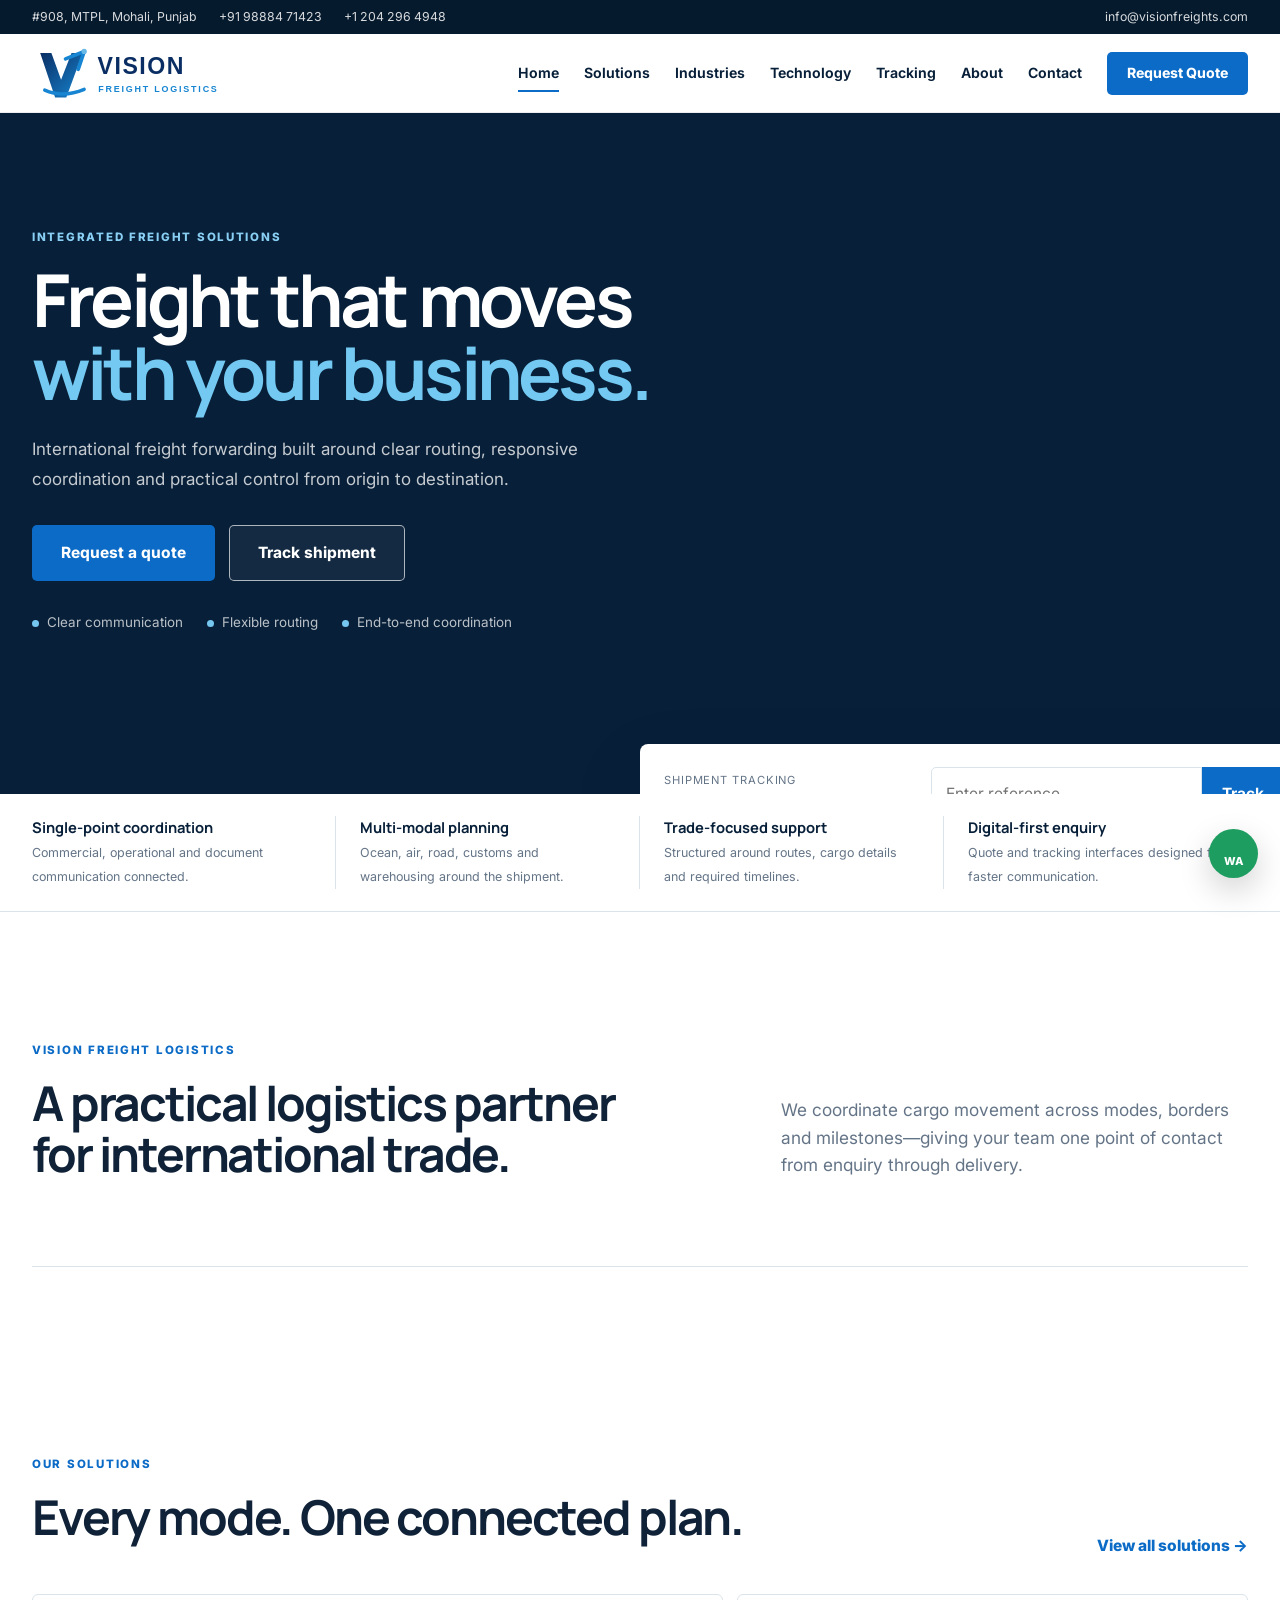
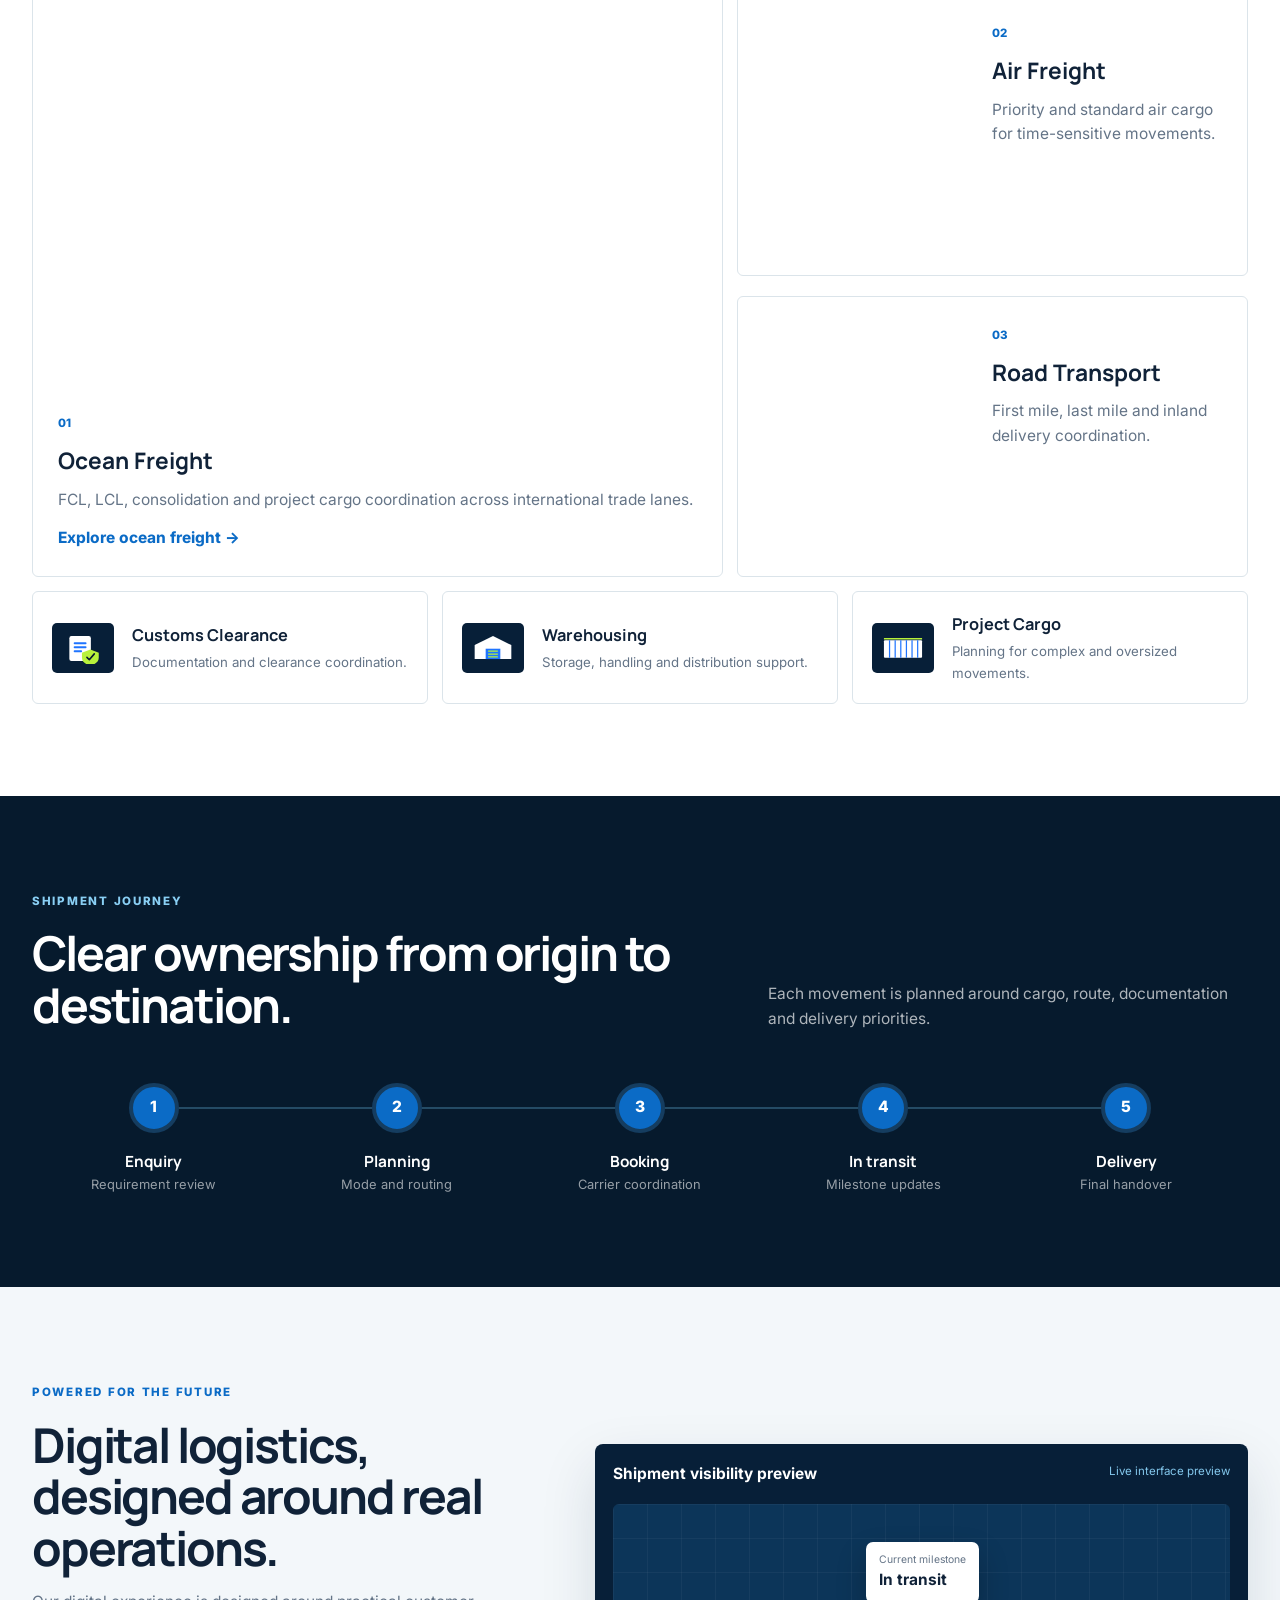
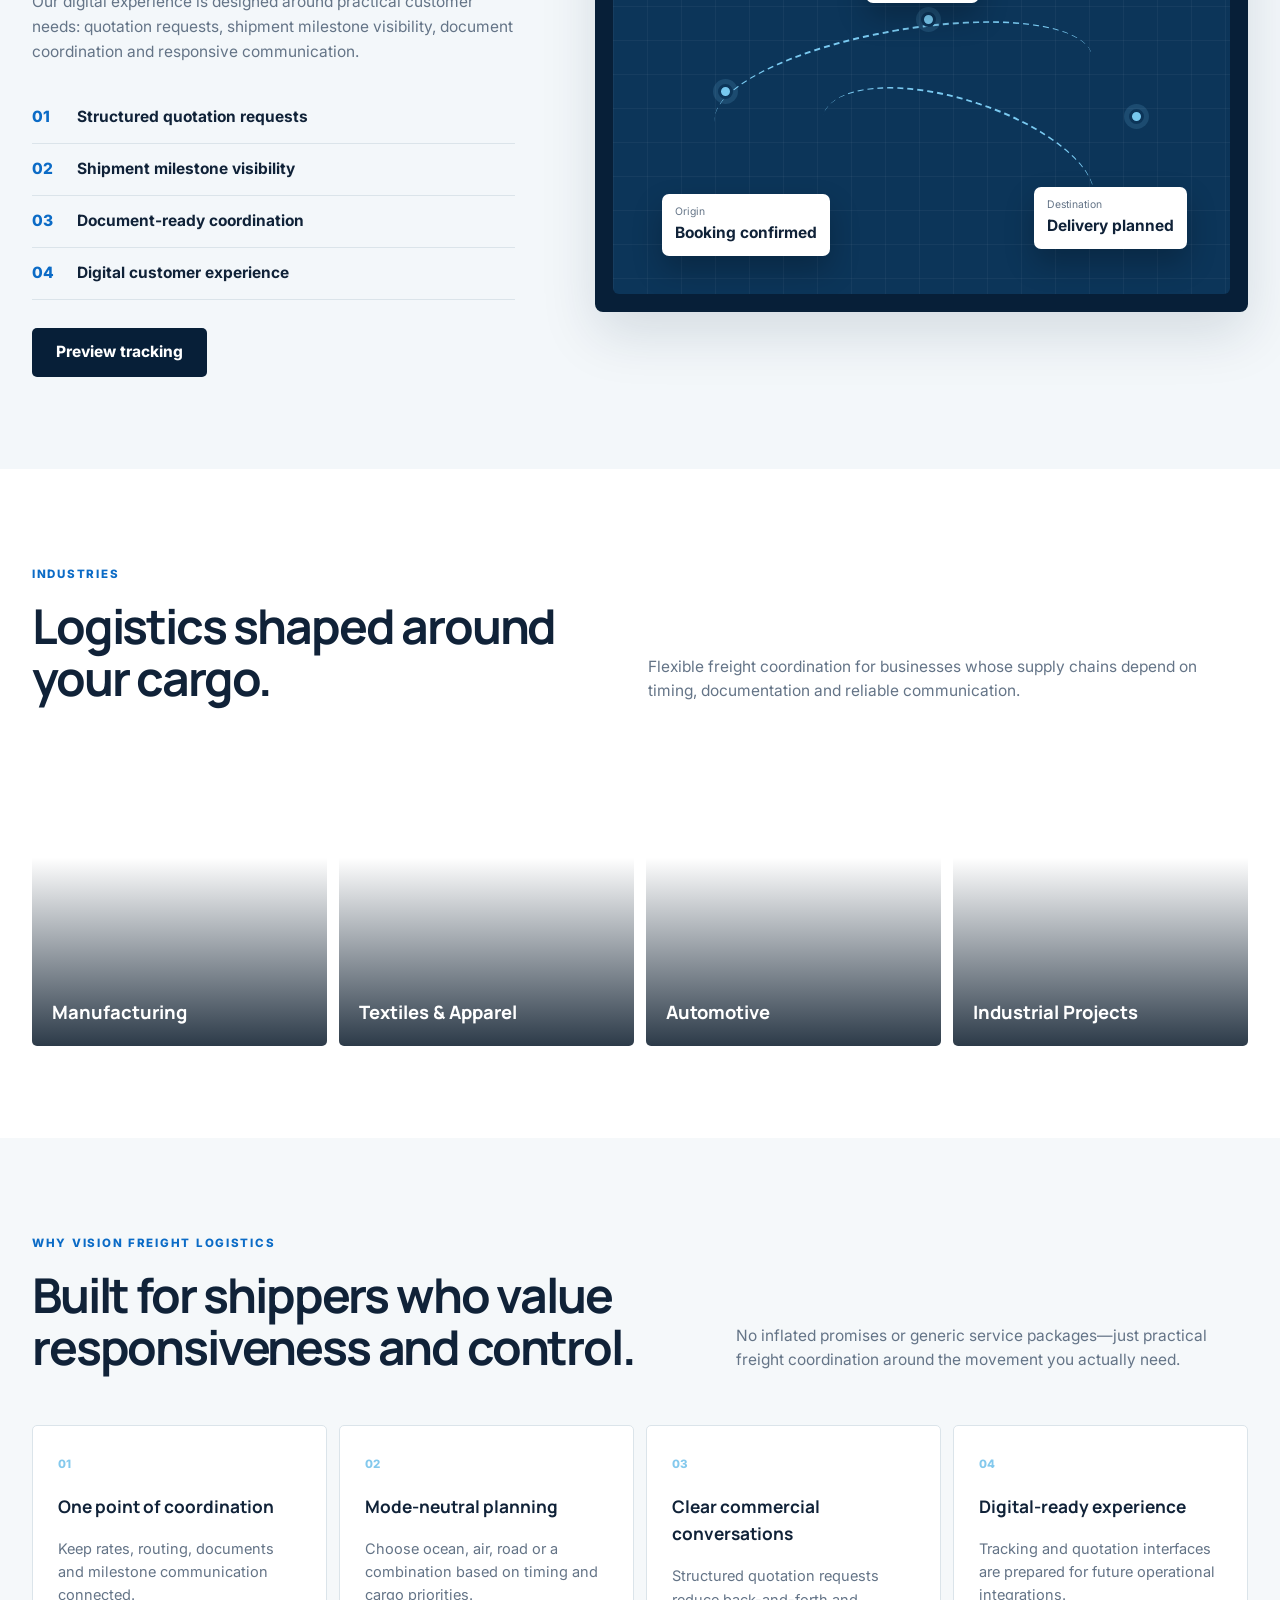
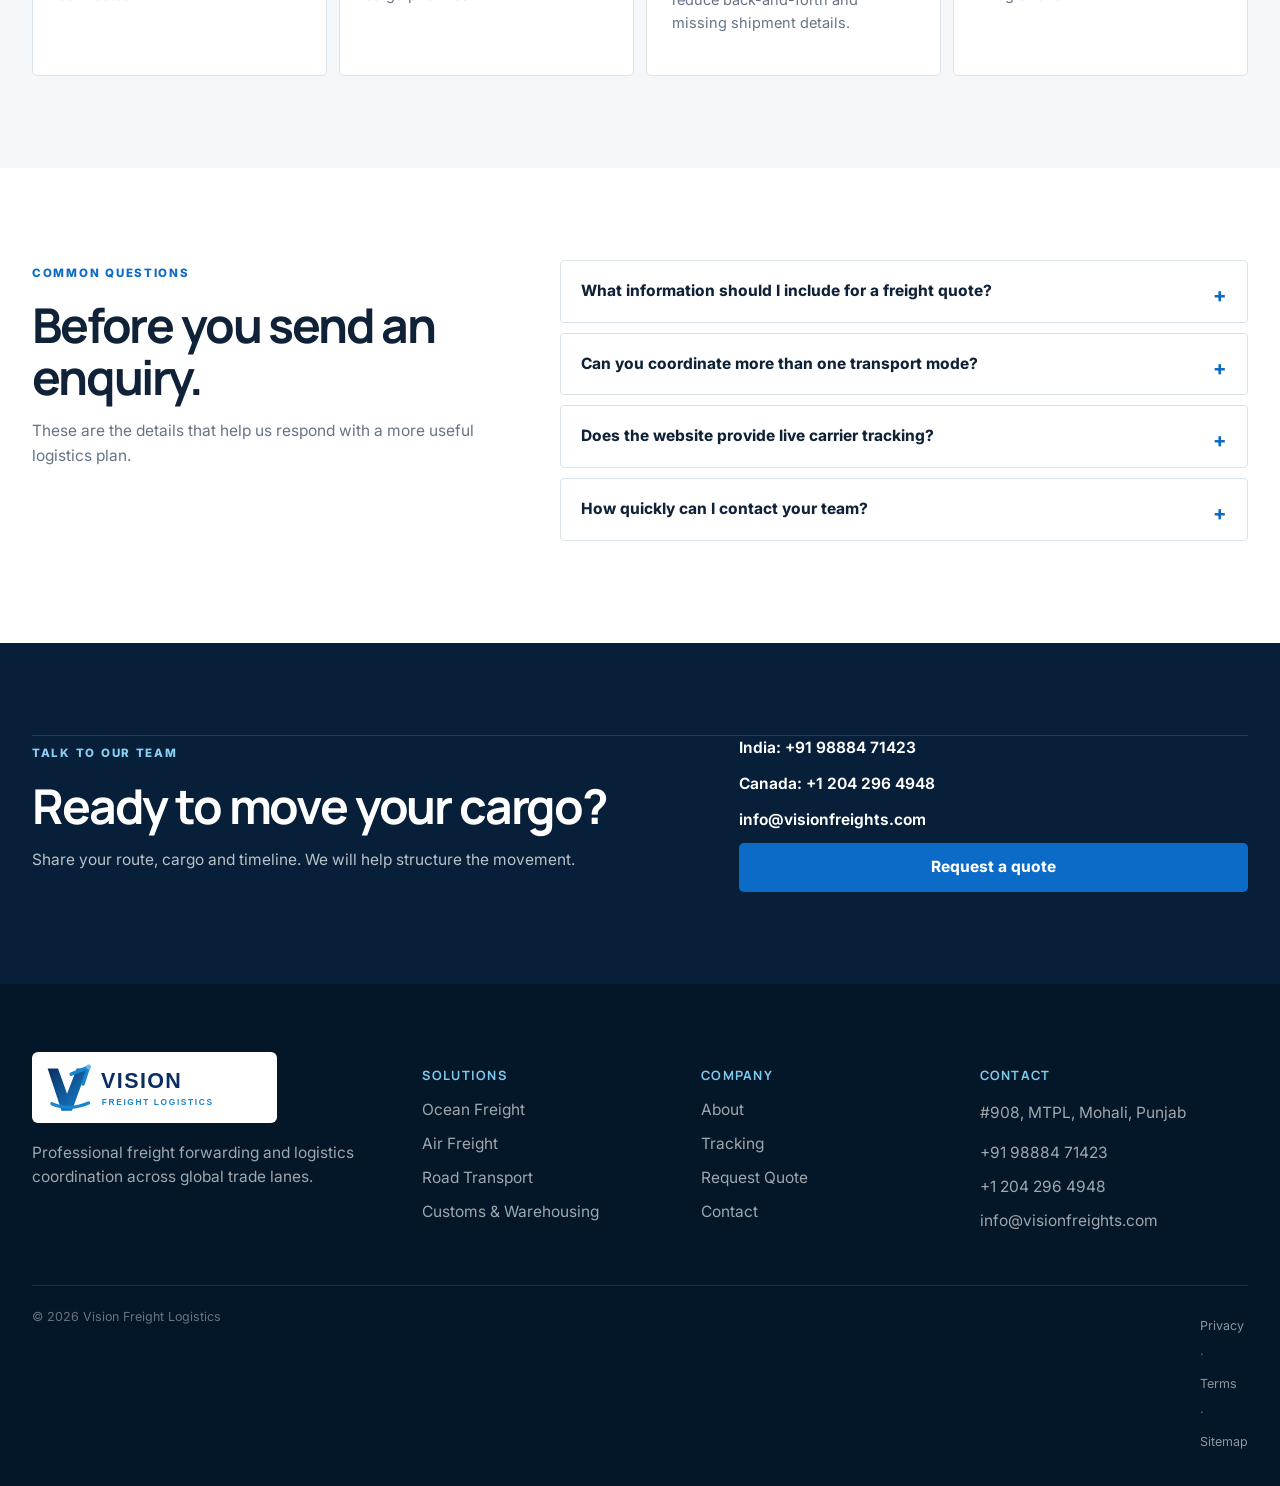
==== commit 471c493c: "Vision Freight Website V6.0" ====
--- a/index.html
+++ b/index.html
@@ -14,6 +14,7 @@
 <link rel="canonical" href="https://www.visionfreights.com/">
 <link rel="icon" href="assets/icons/logo.svg" type="image/svg+xml">
 <link rel="stylesheet" href="assets/css/style.css">
+<script type="application/ld+json">{"@context":"https://schema.org","@type":"Organization","name":"Vision Freight Logistics","url":"https://www.visionfreights.com/","email":"info@visionfreights.com","telephone":"+91 98884 71423","address":{"@type":"PostalAddress","streetAddress":"#908, MTPL","addressLocality":"Mohali","addressRegion":"Punjab","addressCountry":"IN"}}</script>
 </head>
 <body>
 <a class="skip-link" href="#main">Skip to content</a>
@@ -21,7 +22,7 @@
 <div class="topbar">
   <div class="container topbar-inner">
     <div class="topbar-left">
-      <span>C-908, JTPL, Mohali, Punjab, India</span>
+      <span>#908, MTPL, Mohali, Punjab</span>
       <a href="tel:+919888471423">+91 98884 71423</a>
       <a href="tel:+12042964948">+1 204 296 4948</a>
     </div>
@@ -56,8 +57,8 @@
   <div class="container hero-v3-inner">
     <div class="hero-copy reveal">
       <span class="eyebrow light">Integrated freight solutions</span>
-      <h1>Global logistics.<br><span>Moving business forward.</span></h1>
-      <p>Ocean, air, road, customs and warehousing solutions coordinated through one responsive logistics team.</p>
+      <h1>Freight that moves<br><span>with your business.</span></h1>
+      <p>International freight forwarding built around clear routing, responsive coordination and practical control from origin to destination.</p>
       <div class="hero-actions">
         <a class="btn btn-primary btn-lg" href="quote.html">Request a quote</a>
         <a class="btn btn-ghost btn-lg" href="tracking.html">Track shipment</a>
@@ -89,6 +90,7 @@
     </a>
   </div>
 </section>
+<section class="v6-trustbar" aria-label="Vision Freight service principles"><div class="container"><div><strong>Single-point coordination</strong><span>Commercial, operational and document communication connected.</span></div><div><strong>Multi-modal planning</strong><span>Ocean, air, road, customs and warehousing around the shipment.</span></div><div><strong>Trade-focused support</strong><span>Structured around routes, cargo details and required timelines.</span></div><div><strong>Digital-first enquiry</strong><span>Quote and tracking interfaces designed for faster communication.</span></div></div></section>
 
 <section class="section intro-strip">
   <div class="container intro-grid reveal">
@@ -227,12 +229,13 @@
     </div>
     <div><h3>SOLUTIONS</h3><a href="services.html">Ocean Freight</a><a href="services.html">Air Freight</a><a href="services.html">Road Transport</a><a href="services.html">Customs & Warehousing</a></div>
     <div><h3>COMPANY</h3><a href="about.html">About</a><a href="tracking.html">Tracking</a><a href="quote.html">Request Quote</a><a href="contact.html">Contact</a></div>
-    <div><h3>CONTACT</h3><p>C-908, JTPL, Mohali, Punjab, India</p><a href="tel:+919888471423">+91 98884 71423</a><a href="tel:+12042964948">+1 204 296 4948</a><a href="mailto:info@visionfreights.com">info@visionfreights.com</a></div>
-  </div>
-  <div class="container footer-bottom"><span>© <span id="year"></span> Vision Freight Logistics</span><div><a href="privacy.html">Privacy</a><span> · </span><a href="sitemap.xml">Sitemap</a></div></div>
+    <div><h3>CONTACT</h3><p>#908, MTPL, Mohali, Punjab</p><a href="tel:+919888471423">+91 98884 71423</a><a href="tel:+12042964948">+1 204 296 4948</a><a href="mailto:info@visionfreights.com">info@visionfreights.com</a></div>
+  </div>
+  <div class="container footer-bottom"><span>© <span id="year"></span> Vision Freight Logistics</span><div><a href="privacy.html">Privacy</a><span> · </span><a href="terms.html">Terms</a><span> · </span><a href="sitemap.xml">Sitemap</a></div></div>
 </footer>
 
 <a class="whatsapp" href="https://wa.me/919888471423" aria-label="Contact Vision Freight Logistics on WhatsApp">WA</a>
+<button class="back-to-top" type="button" aria-label="Back to top">↑</button>
 <script src="assets/js/main.js"></script>
 </body>
 </html>
--- a/assets/css/style.css
+++ b/assets/css/style.css
@@ -50,3 +50,57 @@
 .credibility-v5{background:#fff}.cred-grid{display:grid;grid-template-columns:repeat(4,1fr);gap:16px}.cred-grid article{padding:28px;border:1px solid var(--line);border-radius:14px;background:linear-gradient(180deg,#fff,#f8fafc)}.cred-grid h3{font-size:1.08rem}.cred-grid p{color:var(--muted);font-size:.91rem}.faq-v5{background:var(--soft)}.faq-grid{display:grid;grid-template-columns:.8fr 1.2fr;gap:70px}.faq-grid>div:first-child p{color:var(--muted)}.faq-list details{background:#fff;border:1px solid var(--line);border-radius:10px;margin-bottom:10px;padding:0 20px}.faq-list summary{cursor:pointer;font-weight:750;padding:18px 0;list-style:none}.faq-list summary::-webkit-details-marker{display:none}.faq-list summary:after{content:'+';float:right;color:var(--blue);font-size:1.25rem}.faq-list details[open] summary:after{content:'–'}.faq-list details p{color:var(--muted);margin:0 0 18px}.legal-section{background:var(--soft)}.legal-card{max-width:900px;background:#fff;border:1px solid var(--line);border-radius:16px;padding:45px}.legal-card h2{font-size:1.55rem;margin-top:30px}.legal-card h2:first-child{margin-top:0}.legal-card p{color:var(--muted)}.legal-updated{padding-top:20px;border-top:1px solid var(--line);font-size:.86rem}.footer-bottom a{color:rgba(255,255,255,.55)}
 @media(max-width:980px){.service-detail,.service-detail.reverse,.story-grid,.contact-v5-grid,.faq-grid{grid-template-columns:1fr}.service-detail.reverse .service-photo{order:0}.service-photo{min-height:340px}.process-grid,.prep-grid,.cred-grid{grid-template-columns:1fr 1fr}.contact-methods{grid-template-columns:1fr}.story-panel{margin-top:0}}
 @media(max-width:650px){.page-hero{min-height:430px}.service-detail-copy{padding:28px}.service-detail-copy h2{font-size:2rem}.service-photo{min-height:260px}.process-grid,.prep-grid,.cred-grid,.value-grid{grid-template-columns:1fr}.contact-main,.office-card,.legal-card{padding:26px}.faq-grid{gap:30px}}
+
+
+/* =========================================================
+   V6.0 — FINAL PRODUCTION POLISH
+   Enterprise freight-forwarding visual system
+   ========================================================= */
+:root{
+  --navy:#071f38;--navy2:#0a3155;--blue:#0b6bc6;--blue2:#2f94d6;
+  --ice:#edf5fa;--ink:#102238;--muted:#647487;--line:#dbe4ea;
+  --soft:#f5f8fa;--white:#fff;--shadow-lg:0 28px 70px rgba(5,31,56,.14);
+  --container:min(1280px,calc(100% - 64px));--radius:8px
+}
+body{font-size:15.5px;color:var(--ink);background:#fff}
+.topbar{background:#061a2d}.topbar-inner{height:34px}
+.site-header{top:34px;border-bottom:1px solid rgba(7,31,56,.08)}
+.navbar{height:78px}.brand img{width:246px}.nav-links{gap:25px;font-size:.88rem}.nav-links .btn{min-height:43px;padding:0 19px}
+
+/* Split enterprise hero — intentionally different from V5 */
+.hero-v3{min-height:760px;padding:190px 0 128px;background:#071f38;overflow:hidden;color:#fff}
+.hero-v3:before{content:"";position:absolute;z-index:0;top:0;right:0;width:50%;height:100%;background:linear-gradient(90deg,rgba(7,31,56,.35),rgba(7,31,56,.04)),url('https://images.unsplash.com/photo-1494412651409-8963ce7935a7?auto=format&fit=crop&w=1800&q=88') center/cover no-repeat}
+.hero-v3:after{content:"";position:absolute;z-index:1;inset:0;background:linear-gradient(90deg,#071f38 0%,#071f38 45%,rgba(7,31,56,.88) 51%,rgba(7,31,56,.08) 72%);pointer-events:none}
+.hero-overlay{display:none}.hero-v3-inner{z-index:3}.hero-copy{max-width:690px}.hero-copy h1{font-size:clamp(3.45rem,5.7vw,6rem);line-height:.99;letter-spacing:-.052em;max-width:680px}.hero-copy h1 span{color:#74c9f2}.hero-copy>p{max-width:585px;font-size:1.06rem;line-height:1.75}.hero-actions{margin:31px 0}.hero-assurance{gap:16px 24px;max-width:600px}.hero-tool-dock{z-index:6;bottom:-50px;grid-template-columns:1.1fr .9fr;gap:0;box-shadow:var(--shadow-lg);border-radius:8px;overflow:hidden}.dock-card{border-radius:0;box-shadow:none;min-height:100px}.tracking-dock{border-right:1px solid var(--line)}.quote-dock{background:#0b6bc6}.quote-dock small,.quote-dock .arrow{color:#d6efff}
+
+.section{padding:92px 0}.section h2{font-size:clamp(2.2rem,3.75vw,3.75rem);letter-spacing:-.045em}.section-head{margin-bottom:36px}.intro-strip{padding-top:125px}.intro-grid{grid-template-columns:1fr .72fr;gap:100px;border-bottom:1px solid var(--line);padding-bottom:70px}.intro-grid h2{max-width:730px}
+
+.solutions-v3{background:#fff}.solution-layout{gap:14px}.solution-feature,.solution-compact{border:1px solid var(--line);border-radius:6px;box-shadow:none}.solution-feature:hover,.solution-compact:hover{transform:translateY(-3px);box-shadow:0 18px 42px rgba(7,31,56,.10)}.solution-feature .solution-image{height:390px}.solution-compact{min-height:190px}.solution-content{padding:25px}.solution-content h3{font-size:1.42rem}.solution-mini-grid{gap:14px;margin-top:14px}.mini-solution{border-radius:6px;padding:19px}.mini-solution img{border-radius:5px;background:#071f38;width:62px;height:50px}
+
+.shipment-journey{background:#061a2d}.journey-line:before{background:rgba(116,201,242,.28)}.journey-step span{background:#0b6bc6;border:4px solid #153d60}.journey-step strong{font-family:Manrope;font-size:.96rem}
+
+.technology-v3{background:#f3f7fa}.technology-grid{gap:80px}.dashboard-preview{border-radius:8px;background:#071f38;padding:18px}.map-grid{border-radius:6px}.technology-list div{padding:13px 0}
+
+.industries-v3{background:#fff}.industry-grid-v3{gap:12px}.industry-card{border-radius:5px;height:290px}.industry-card:hover{transform:translateY(-3px)}
+
+.credibility-v5{background:#f5f8fa}.cred-grid{gap:12px}.cred-grid article{border-radius:5px;background:#fff;padding:25px}.faq-v5{background:#fff}.faq-list details{border-radius:4px}.contact-cta{background:#071f38}.contact-cta-grid{border-top:1px solid rgba(255,255,255,.12)}
+
+.footer{background:#041728}.footer-grid{gap:55px}.footer-logo{width:245px}.footer-bottom{border-top:1px solid rgba(255,255,255,.1)}
+.whatsapp{right:22px;bottom:22px;width:49px;height:49px;border-radius:50%;font-size:0;background:#1e9d61;box-shadow:0 12px 32px rgba(0,0,0,.18)}.whatsapp:after{content:'WA';font-size:11px;font-weight:800;color:#fff}
+.back-to-top{position:fixed;right:22px;bottom:82px;width:42px;height:42px;border:1px solid #d7e1e8;border-radius:50%;background:#fff;color:#071f38;display:grid;place-items:center;z-index:60;box-shadow:0 8px 24px rgba(7,31,56,.12);opacity:0;pointer-events:none;transition:.2s}.back-to-top.show{opacity:1;pointer-events:auto}
+
+/* Page polish */
+.page-hero{min-height:500px;padding-top:190px}.page-hero h1{max-width:850px}.service-detail{border-radius:6px}.service-detail-copy{padding:42px}.service-photo{min-height:390px}.quote-wizard{border-radius:7px}.quote-progress{border-radius:7px}.wizard-panel input,.wizard-panel select,.wizard-panel textarea{border-radius:4px}.wizard-steps li span{border-radius:50%}.tracking-shell,.contact-main,.office-card,.story-panel,.legal-card{border-radius:7px}
+
+/* V6 utility / trust bar */
+.v6-trustbar{background:#fff;border-bottom:1px solid var(--line)}.v6-trustbar .container{display:grid;grid-template-columns:repeat(4,1fr);padding:22px 0}.v6-trustbar div{padding:0 24px;border-right:1px solid var(--line)}.v6-trustbar div:first-child{padding-left:0}.v6-trustbar div:last-child{border-right:0}.v6-trustbar strong{display:block;font-family:Manrope;font-size:.92rem;color:#071f38}.v6-trustbar span{font-size:.78rem;color:var(--muted)}
+
+@media(max-width:980px){
+ :root{--container:min(100% - 36px,1280px)}
+ .hero-v3{min-height:720px;padding-top:175px}.hero-v3:before{width:58%;opacity:.48}.hero-v3:after{background:linear-gradient(90deg,#071f38 0%,#071f38 57%,rgba(7,31,56,.55) 100%)}.hero-copy{max-width:650px}.hero-tool-dock{grid-template-columns:1fr}.tracking-dock{border-right:0;border-bottom:1px solid var(--line)}
+ .v6-trustbar .container{grid-template-columns:1fr 1fr;row-gap:18px}.v6-trustbar div:nth-child(2){border-right:0}.v6-trustbar div:nth-child(3){padding-left:0}
+}
+@media(max-width:650px){
+ :root{--container:calc(100% - 28px)}.topbar{display:none}.site-header{top:0}.navbar{height:70px}.brand img{width:208px}
+ .hero-v3{min-height:690px;padding:130px 0 145px}.hero-v3:before{width:100%;opacity:.28}.hero-v3:after{background:linear-gradient(180deg,rgba(7,31,56,.88),rgba(7,31,56,.96))}.hero-copy h1{font-size:3.15rem}.hero-copy>p{font-size:.98rem}.hero-actions{flex-direction:column;align-items:stretch}.hero-assurance{display:grid;grid-template-columns:1fr}.hero-tool-dock{bottom:-95px}.dock-card{padding:18px}.tracking-dock{display:block}.dock-input{min-width:0;margin-top:12px}.intro-strip{padding-top:150px}.intro-grid{grid-template-columns:1fr;gap:25px;padding-bottom:50px}.section{padding:72px 0}.v6-trustbar .container{grid-template-columns:1fr;padding:10px 0}.v6-trustbar div,.v6-trustbar div:nth-child(3){padding:12px 0;border-right:0;border-bottom:1px solid var(--line)}.v6-trustbar div:last-child{border-bottom:0}
+}
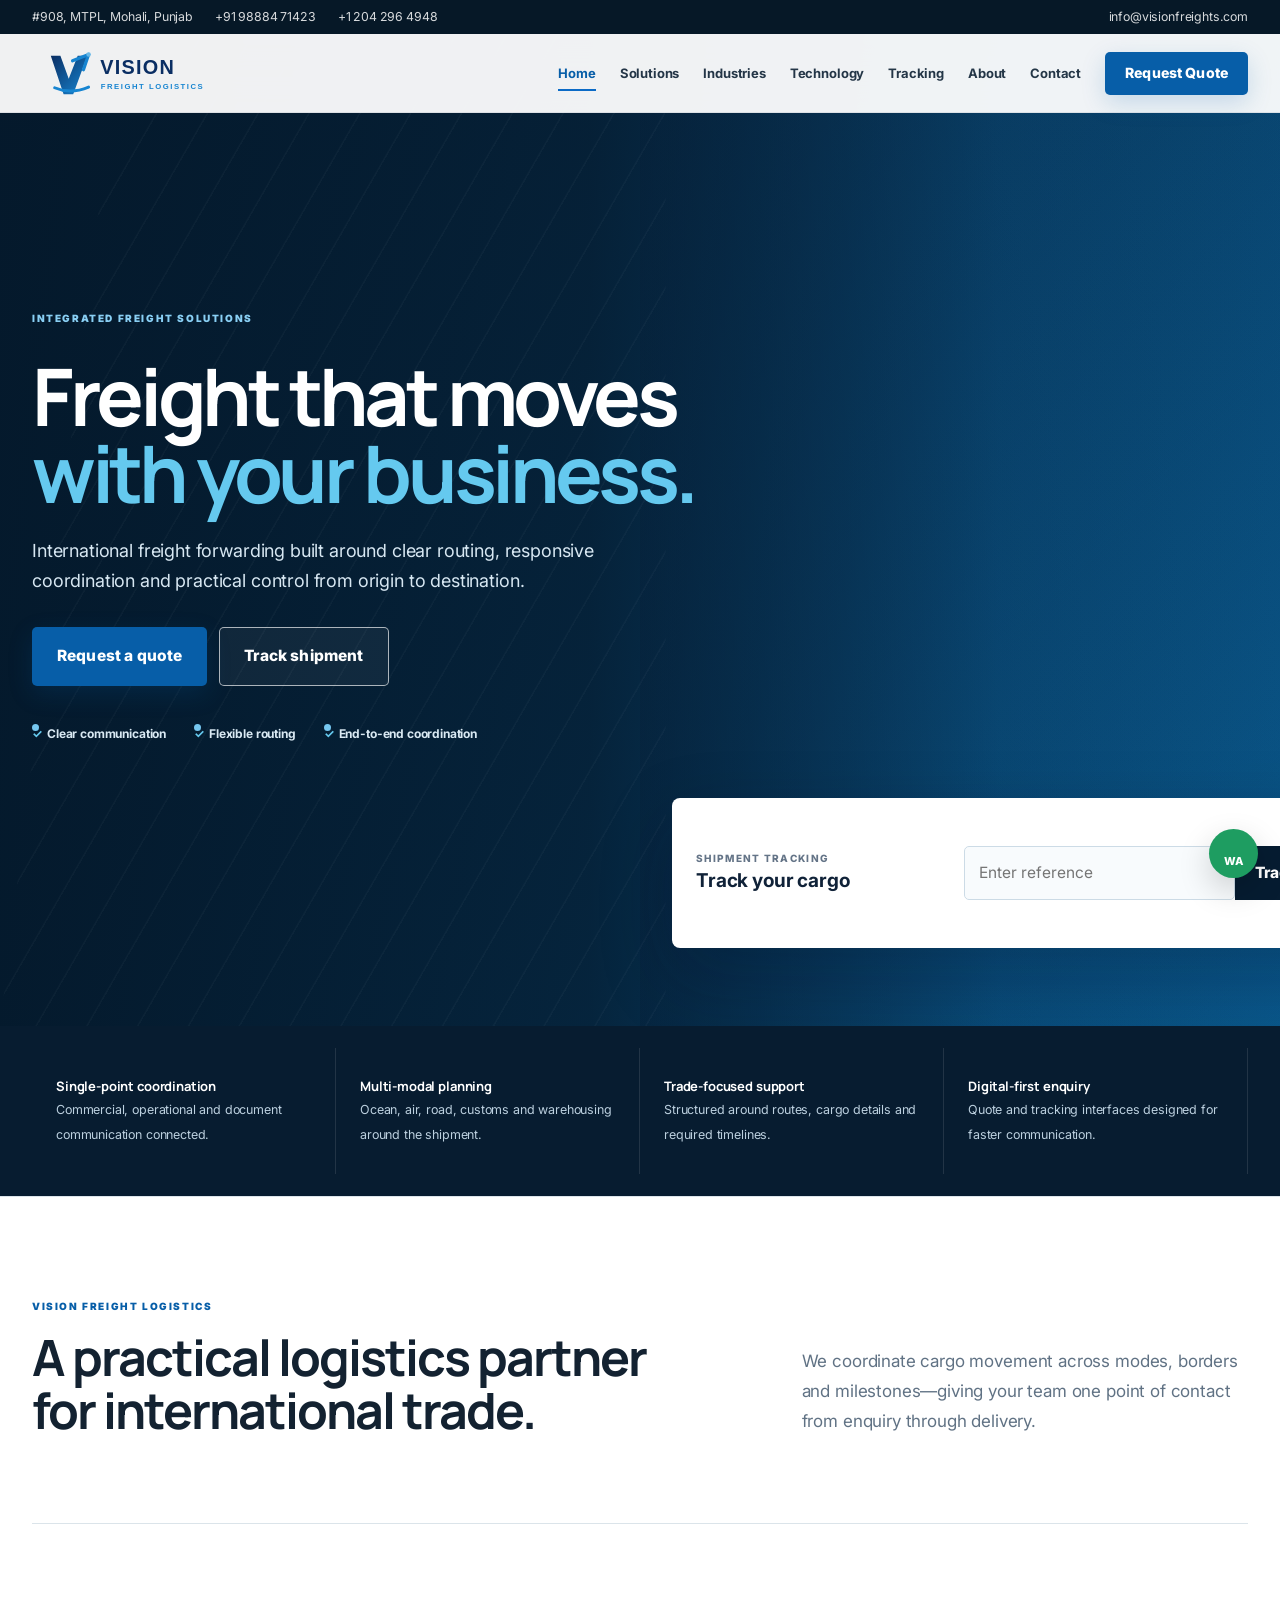
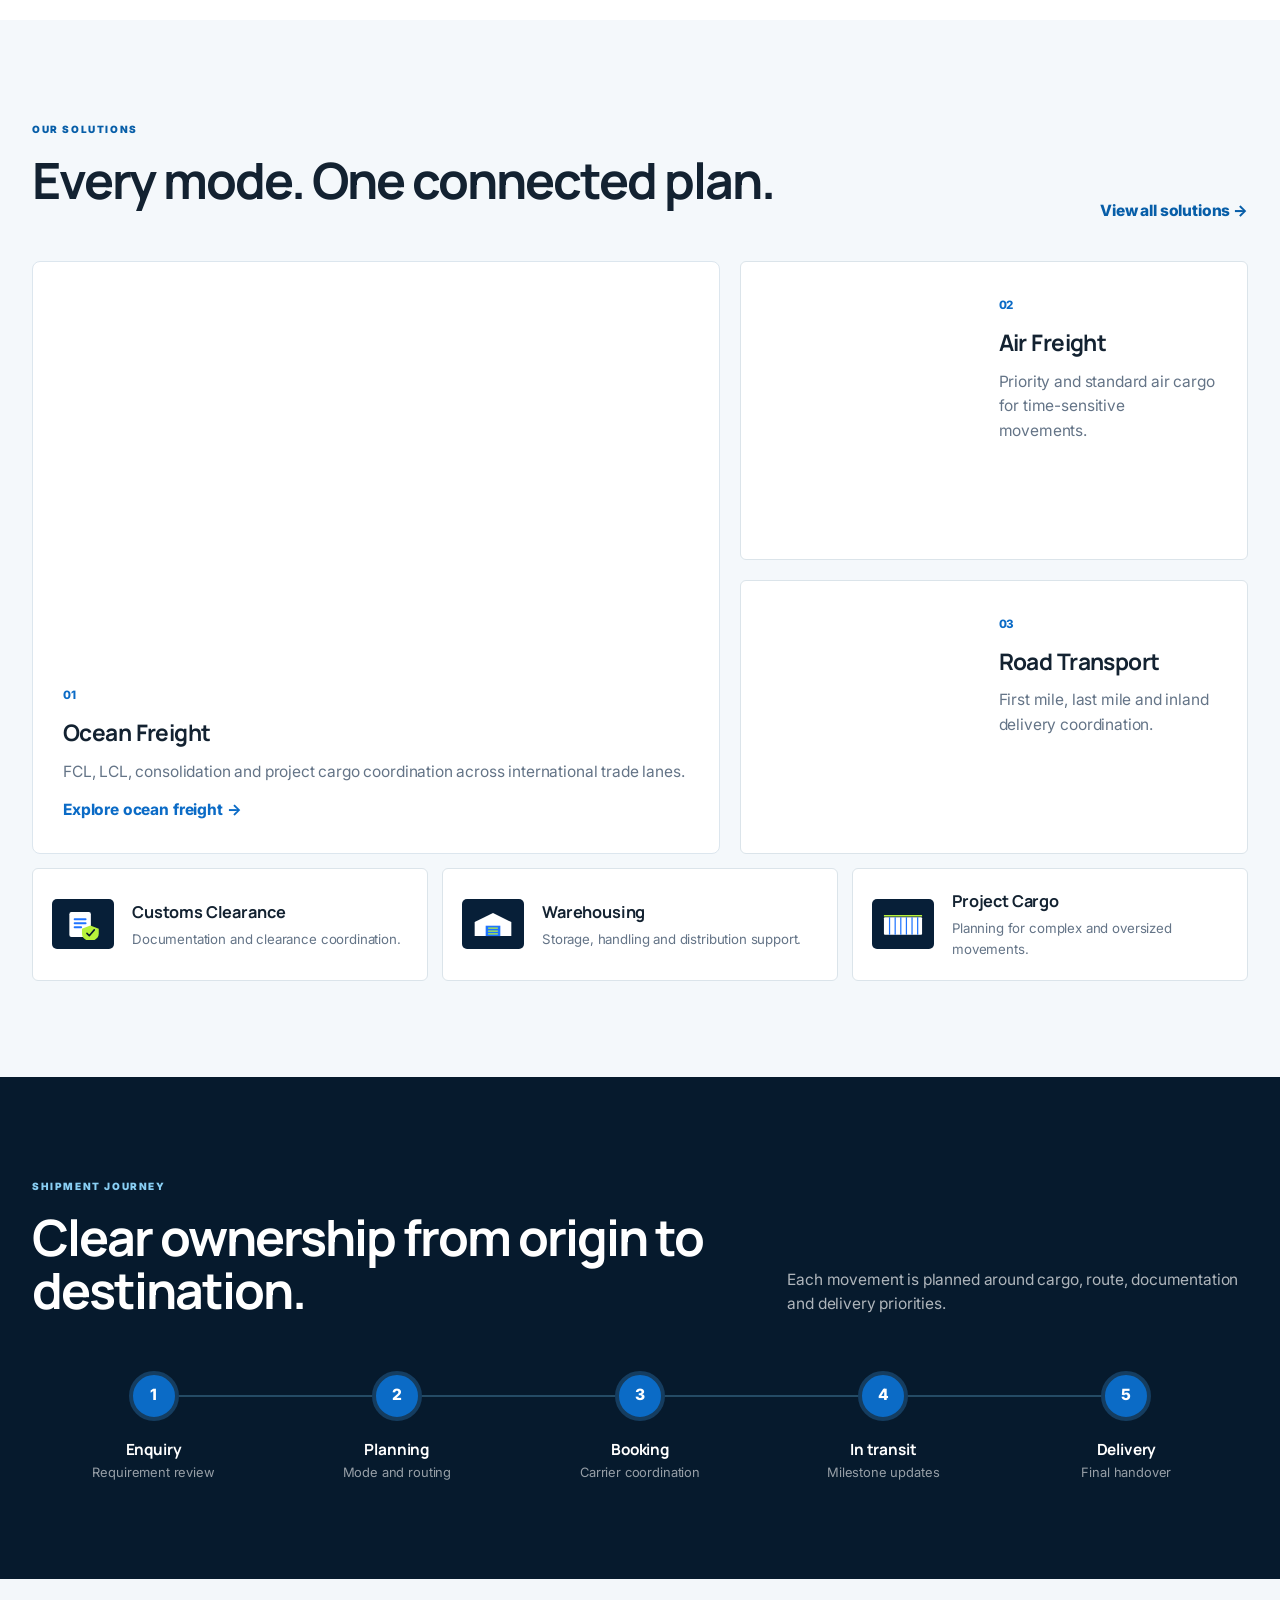
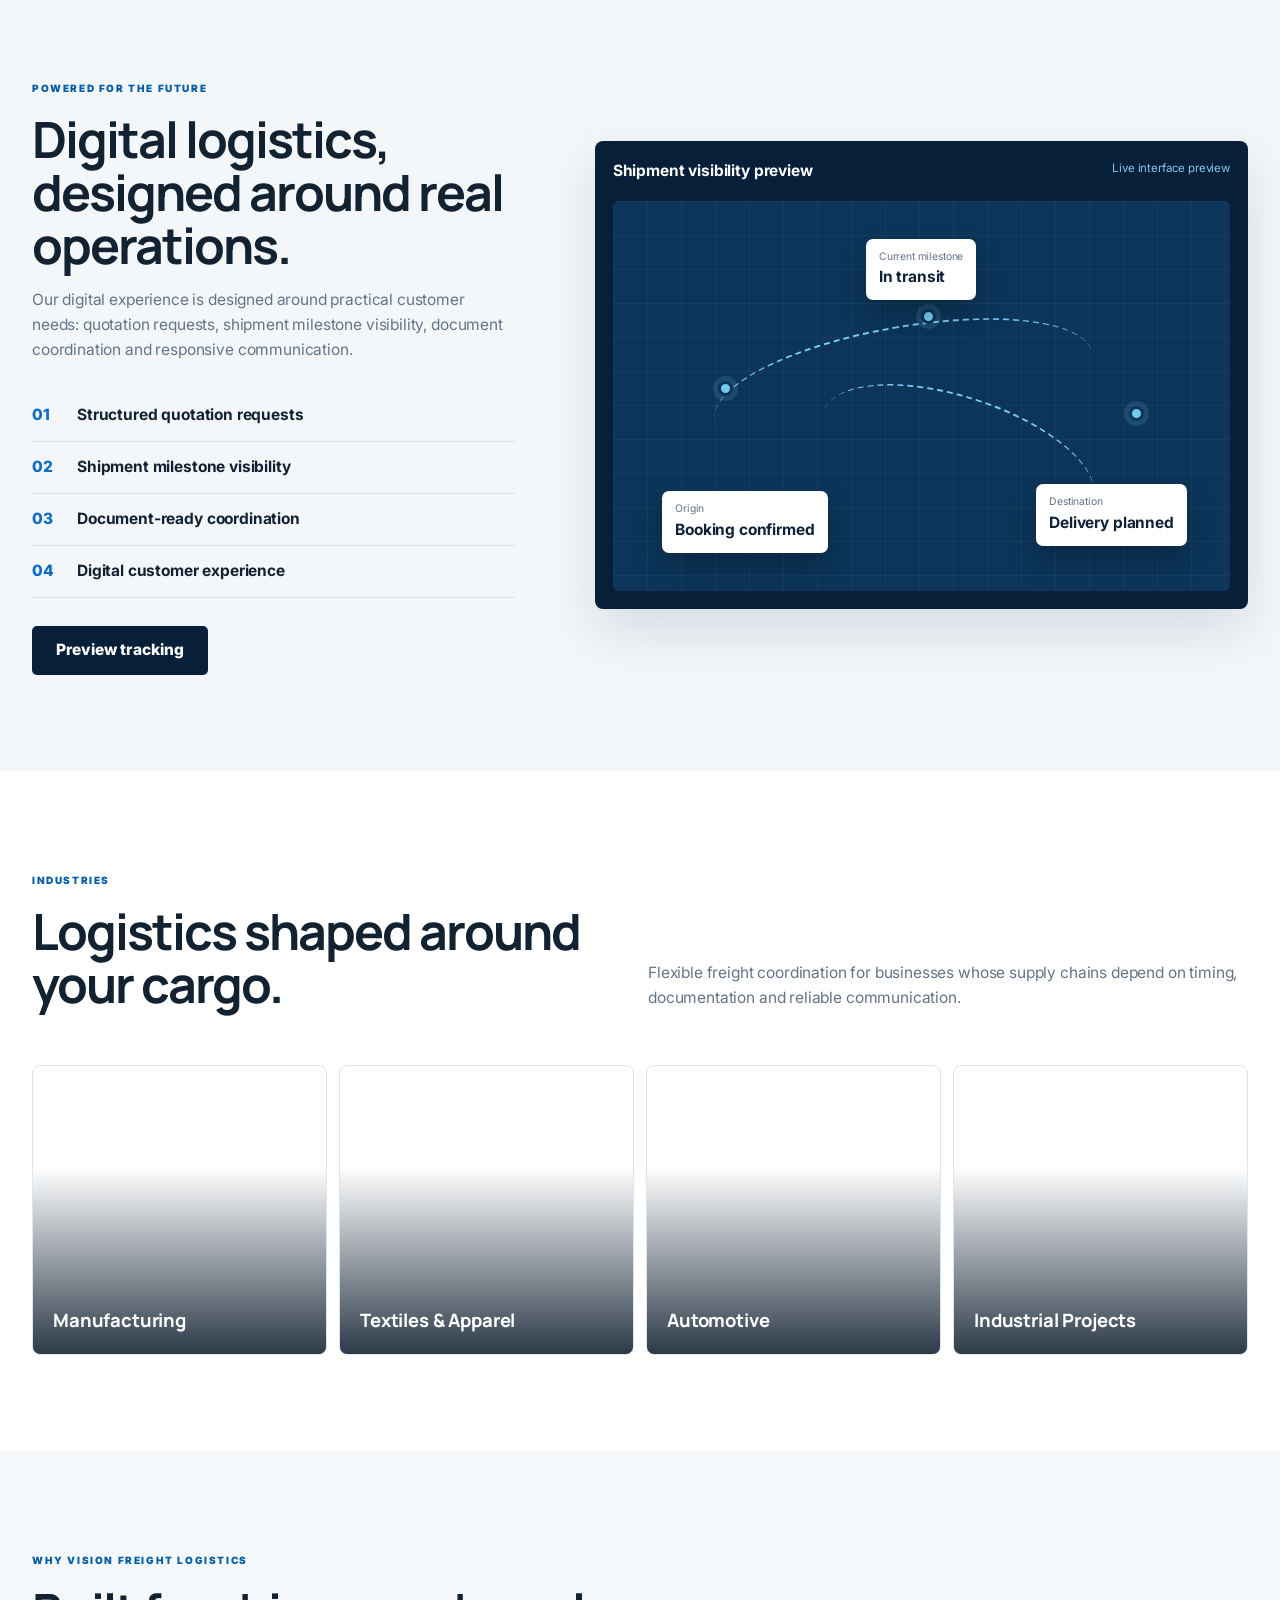
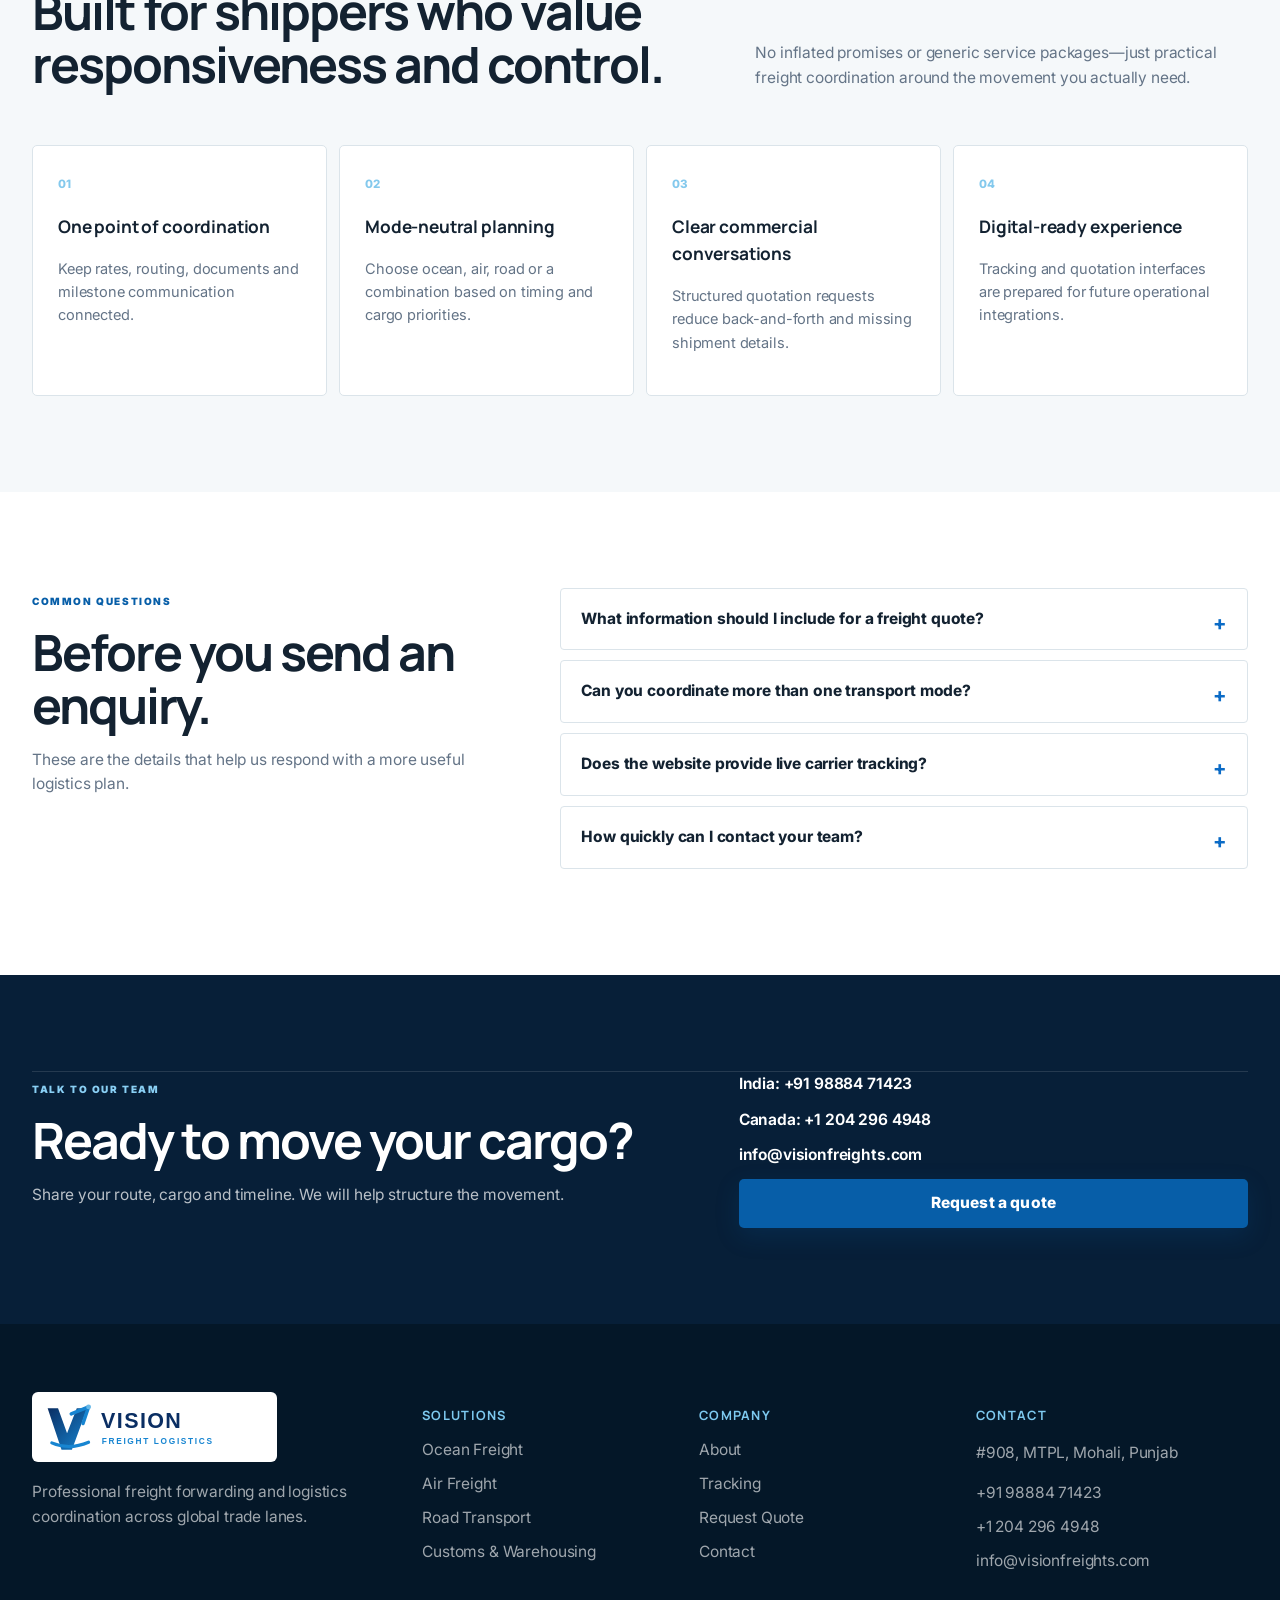
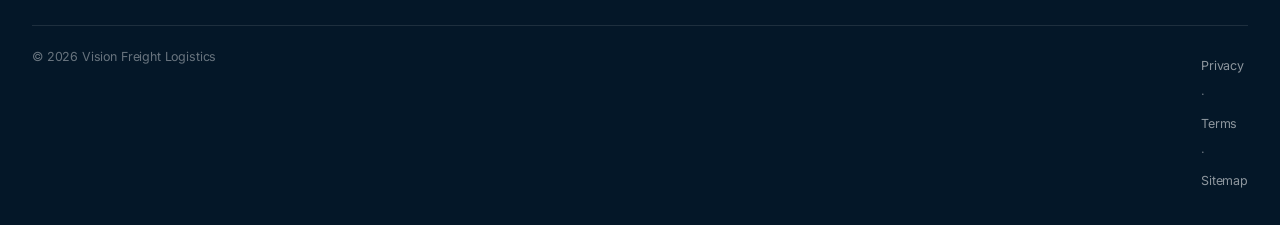
==== commit 1e3f7c2f: "Vision Freight Logistics V6.0 Enterprise Final" ====
--- a/index.html
+++ b/index.html
@@ -14,6 +14,7 @@
 <link rel="canonical" href="https://www.visionfreights.com/">
 <link rel="icon" href="assets/icons/logo.svg" type="image/svg+xml">
 <link rel="stylesheet" href="assets/css/style.css">
+<link rel="stylesheet" href="assets/css/enterprise-final.css">
 <script type="application/ld+json">{"@context":"https://schema.org","@type":"Organization","name":"Vision Freight Logistics","url":"https://www.visionfreights.com/","email":"info@visionfreights.com","telephone":"+91 98884 71423","address":{"@type":"PostalAddress","streetAddress":"#908, MTPL","addressLocality":"Mohali","addressRegion":"Punjab","addressCountry":"IN"}}</script>
 </head>
 <body>
--- a/assets/css/enterprise-final.css
+++ b/assets/css/enterprise-final.css
@@ -0,0 +1,20 @@
+
+/* Vision Freight Logistics - V6 Enterprise Final visual layer */
+:root{--vf-navy:#061c31;--vf-blue:#075ea8;--vf-cyan:#13a6d8;--vf-ink:#132231;--vf-muted:#607284;--vf-line:#dce6ee;--vf-soft:#f4f8fb;--vf-white:#fff}
+html{scroll-behavior:smooth} body{background:#fff;color:var(--vf-ink);letter-spacing:-.01em}
+.container{max-width:1240px}.topbar{background:#061827;border:0}.topbar-inner{min-height:34px}.site-header{backdrop-filter:blur(18px);background:rgba(255,255,255,.94);border-bottom:1px solid rgba(8,35,63,.08)}
+.navbar{min-height:78px}.brand img{height:50px;max-width:235px}.nav-links{gap:24px}.nav-links>a:not(.btn){font-size:13px;font-weight:700;color:#243647}.nav-links>a:not(.btn):hover,.nav-links>a.active{color:var(--vf-blue)}
+.btn{border-radius:5px;font-weight:800;letter-spacing:.01em}.btn-primary{background:var(--vf-blue);box-shadow:0 8px 24px rgba(7,94,168,.18)}.btn-primary:hover{transform:translateY(-1px);background:#064f8d}
+.hero-v3{min-height:690px;background:linear-gradient(90deg,rgba(4,24,42,.96) 0%,rgba(4,24,42,.82) 46%,rgba(4,24,42,.22) 78%),linear-gradient(135deg,#0a3457,#0b6ba9);position:relative;overflow:hidden}
+.hero-v3:after{content:'';position:absolute;right:-6%;top:0;width:52%;height:100%;opacity:.38;background:repeating-linear-gradient(120deg,transparent 0 42px,rgba(255,255,255,.08) 43px 44px);clip-path:polygon(18% 0,100% 0,100% 100%,0 100%)}
+.hero-v3-inner{min-height:600px;display:flex;align-items:center;position:relative;z-index:2}.hero-copy{max-width:760px}.hero-copy h1{font-size:clamp(48px,6.2vw,82px);line-height:.98;letter-spacing:-.055em;margin:14px 0 24px;max-width:760px}.hero-copy h1 span{color:#65c9ef}.hero-copy p{max-width:650px;font-size:18px;line-height:1.65;color:#d7e7f2}.hero-actions{gap:12px;margin-top:32px}.btn-lg{padding:16px 24px}.hero-assurance{margin-top:38px;gap:28px;color:#d9e9f3;font-size:12px;font-weight:700}.hero-assurance span:before{content:'✓';color:#65c9ef;margin-right:8px}
+.hero-tool-dock{position:relative;z-index:5;margin-top:-76px;display:grid;grid-template-columns:1.1fr .9fr;gap:0;filter:drop-shadow(0 22px 34px rgba(4,24,42,.14))}.dock-card{min-height:150px;border-radius:0!important;border:0!important}.tracking-dock{background:#fff}.quote-dock{background:var(--vf-blue)!important;color:#fff!important}.dock-card small{text-transform:uppercase;letter-spacing:.13em;font-size:10px;font-weight:800}.dock-card strong{font-size:19px}.dock-input input{border:1px solid var(--vf-line);background:#f8fbfd}.dock-input button{background:var(--vf-navy);font-weight:800}
+.v6-trustbar{background:#071c30!important}.v6-trustbar .container{grid-template-columns:repeat(4,1fr)!important}.v6-trustbar .container>div{padding:28px 24px!important;border-right:1px solid rgba(255,255,255,.11)}.v6-trustbar strong{color:#fff!important;font-size:13px!important}.v6-trustbar span{color:#bcd0df!important;line-height:1.5!important}
+.section{padding:96px 0}.eyebrow{color:var(--vf-blue);font-size:10px;font-weight:900;letter-spacing:.16em}.section h2,.intro-grid h2{font-size:clamp(32px,4vw,50px);line-height:1.06;letter-spacing:-.04em}.intro-grid{grid-template-columns:1.05fr .7fr;gap:100px;align-items:end}.intro-grid p{font-size:17px;line-height:1.75;color:var(--vf-muted)}
+.solutions-v3{background:var(--vf-soft)}.section-head{margin-bottom:38px}.solution-layout{gap:20px}.solution-feature,.solution-card{border:1px solid var(--vf-line)!important;box-shadow:none!important;border-radius:8px!important;overflow:hidden}.solution-feature:hover,.solution-card:hover{transform:translateY(-4px);box-shadow:0 18px 45px rgba(8,35,63,.10)!important}.solution-content{padding:30px!important}.solution-content h3,.solution-card h3{letter-spacing:-.025em}.text-link{font-weight:800;color:var(--vf-blue)}
+.industry-grid,.why-grid,.tech-grid{gap:18px}.industry-card,.why-card,.tech-card,.service-card,.info-card{border:1px solid var(--vf-line)!important;border-radius:8px!important;box-shadow:none!important}.industry-card:hover,.why-card:hover,.tech-card:hover{border-color:#a9c9df!important;transform:translateY(-3px)}
+.page-hero{background:linear-gradient(120deg,#061c31,#0b568e)!important;padding:105px 0 90px!important}.page-hero h1{font-size:clamp(42px,5vw,66px)!important;letter-spacing:-.045em!important}.page-hero p{max-width:720px;color:#d8e8f3!important;font-size:17px!important}
+.cta-section,.cta-band{background:var(--vf-navy)!important}.site-footer{background:#051522!important;padding-top:70px!important}.footer-grid{gap:50px}.site-footer a:hover{color:#6bc9ec!important}
+input,select,textarea{border-radius:5px!important;border-color:#ccdbe6!important;min-height:46px}.form-card{border:1px solid var(--vf-line)!important;border-radius:10px!important;box-shadow:0 18px 50px rgba(8,35,63,.08)!important}
+@media(max-width:900px){.hero-v3{min-height:620px}.hero-v3-inner{min-height:540px}.hero-tool-dock{grid-template-columns:1fr;margin-top:-35px}.v6-trustbar .container{grid-template-columns:1fr 1fr!important}.intro-grid{grid-template-columns:1fr;gap:24px}.nav-links{gap:12px}.section{padding:72px 0}}
+@media(max-width:620px){.hero-copy h1{font-size:47px}.hero-copy p{font-size:16px}.hero-assurance{display:grid;gap:10px}.v6-trustbar .container{grid-template-columns:1fr!important}.section{padding:58px 0}.hero-tool-dock{margin-left:18px;margin-right:18px}.topbar{display:none}.navbar{min-height:68px}}
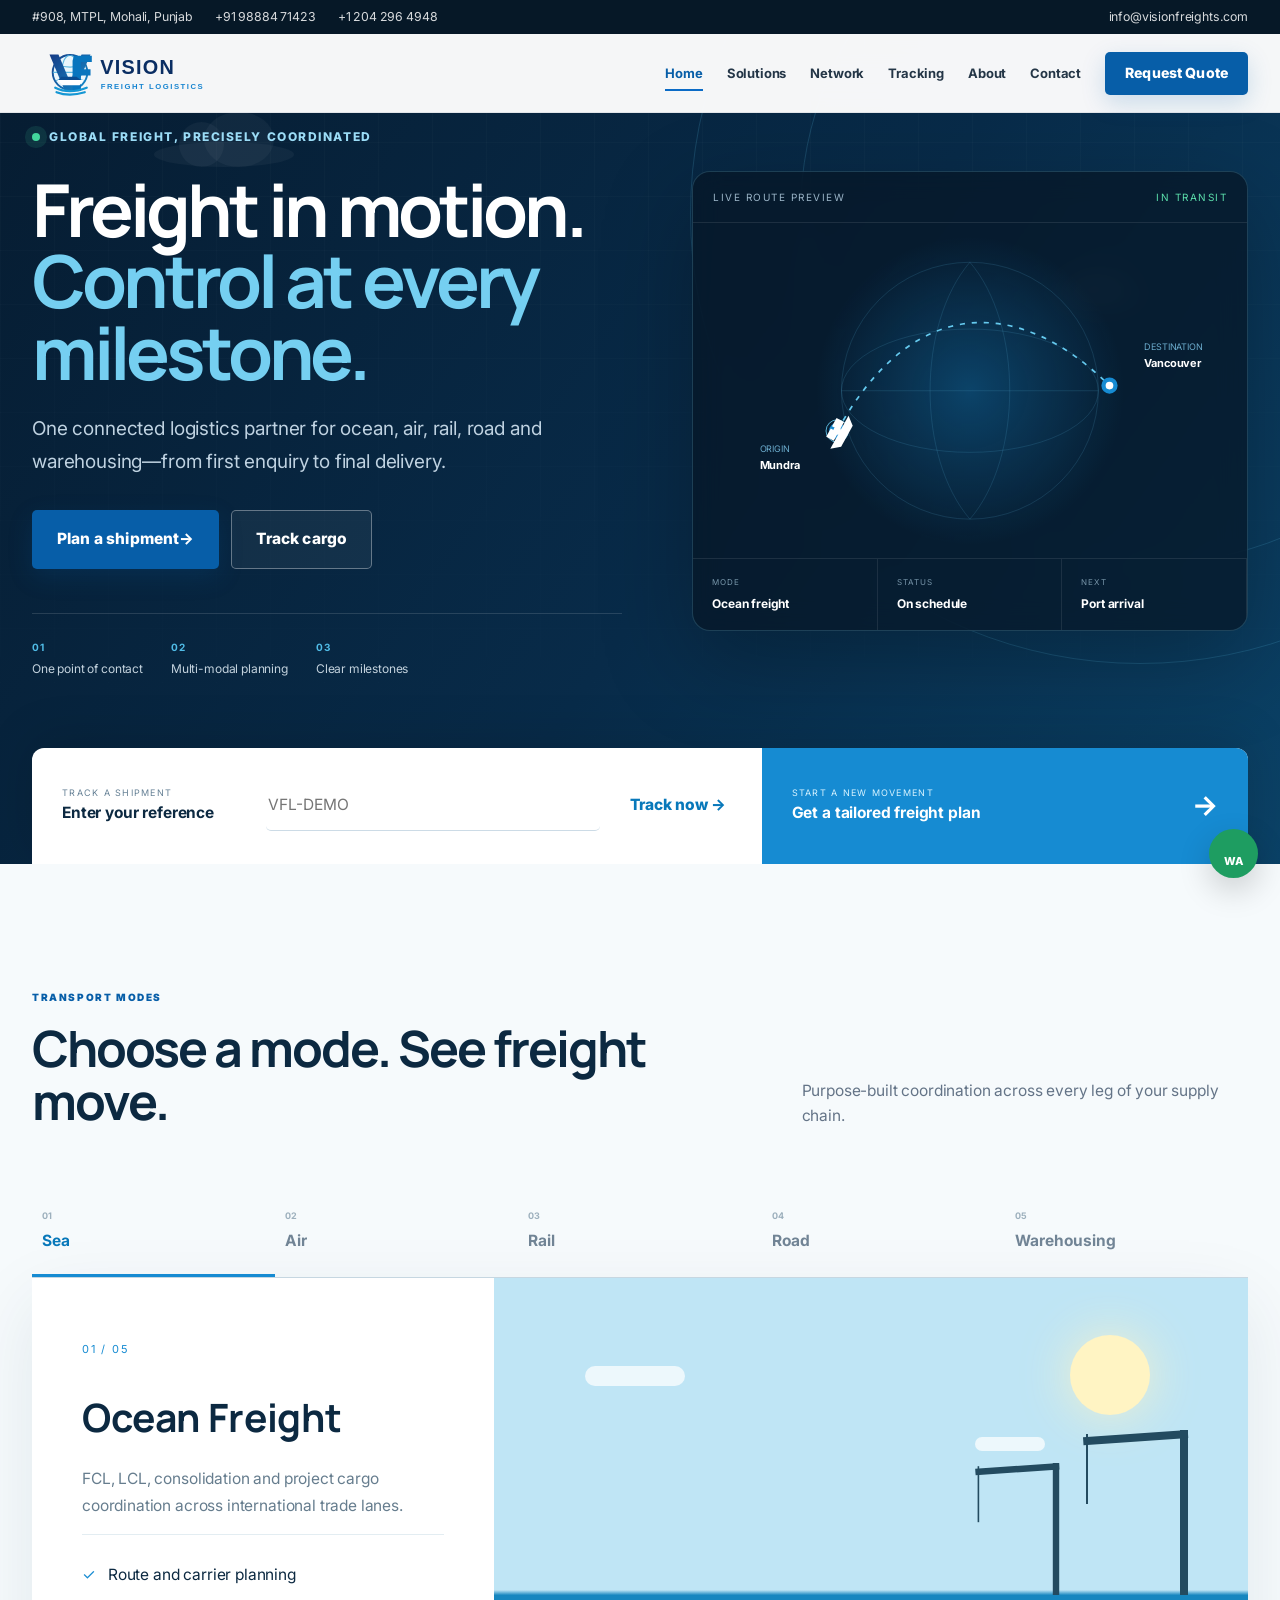
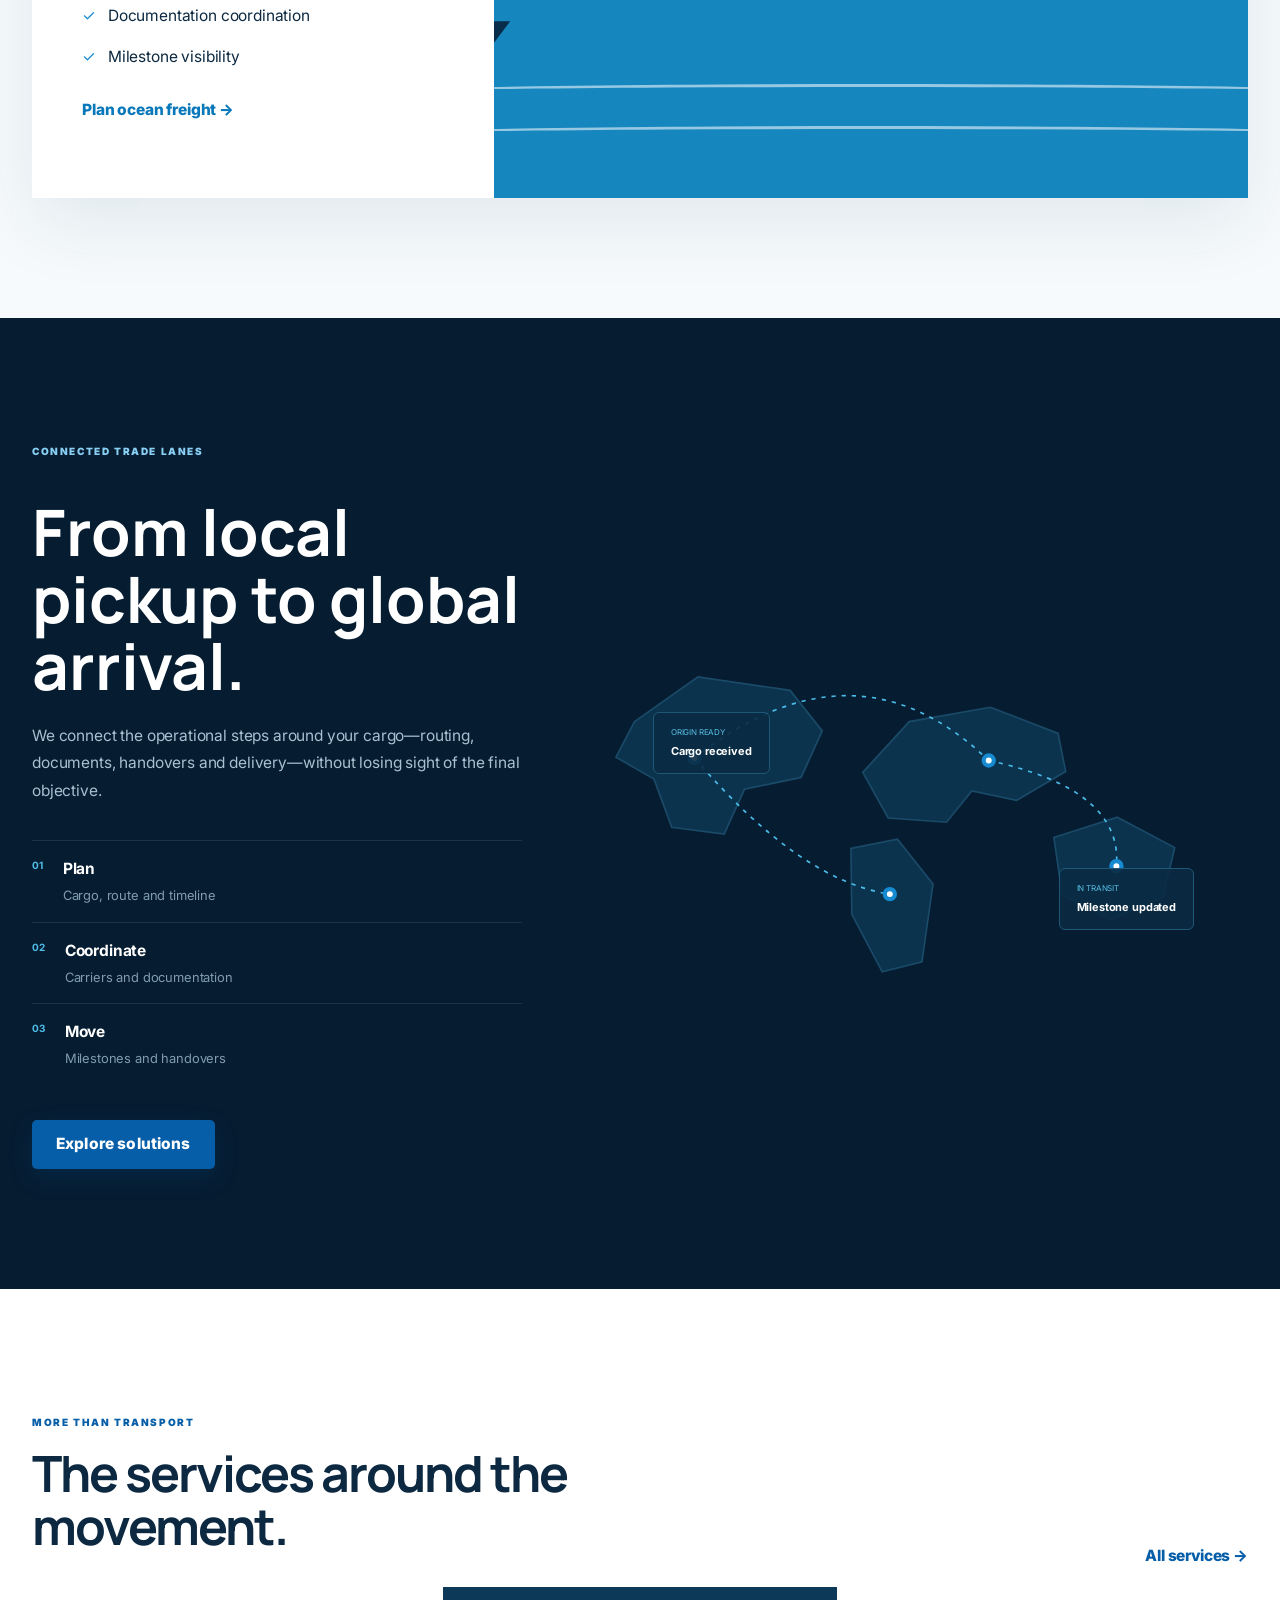
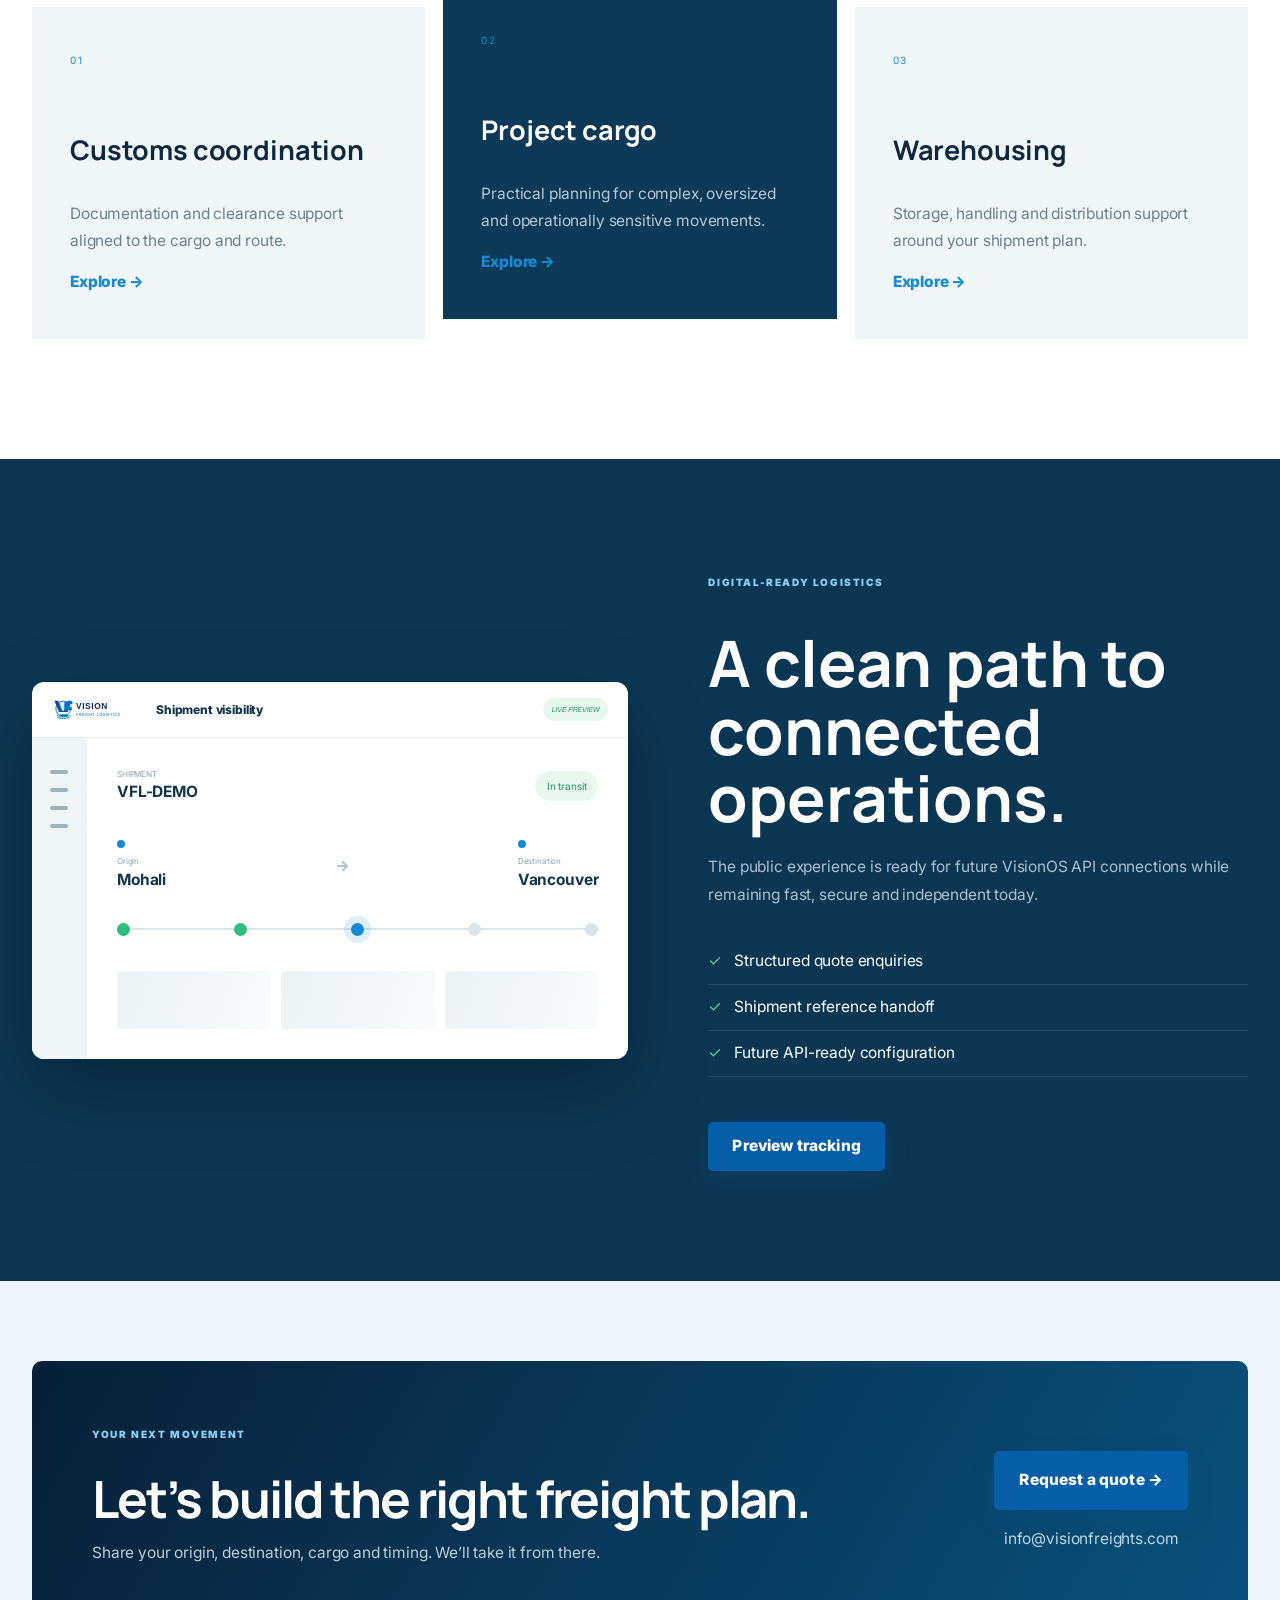
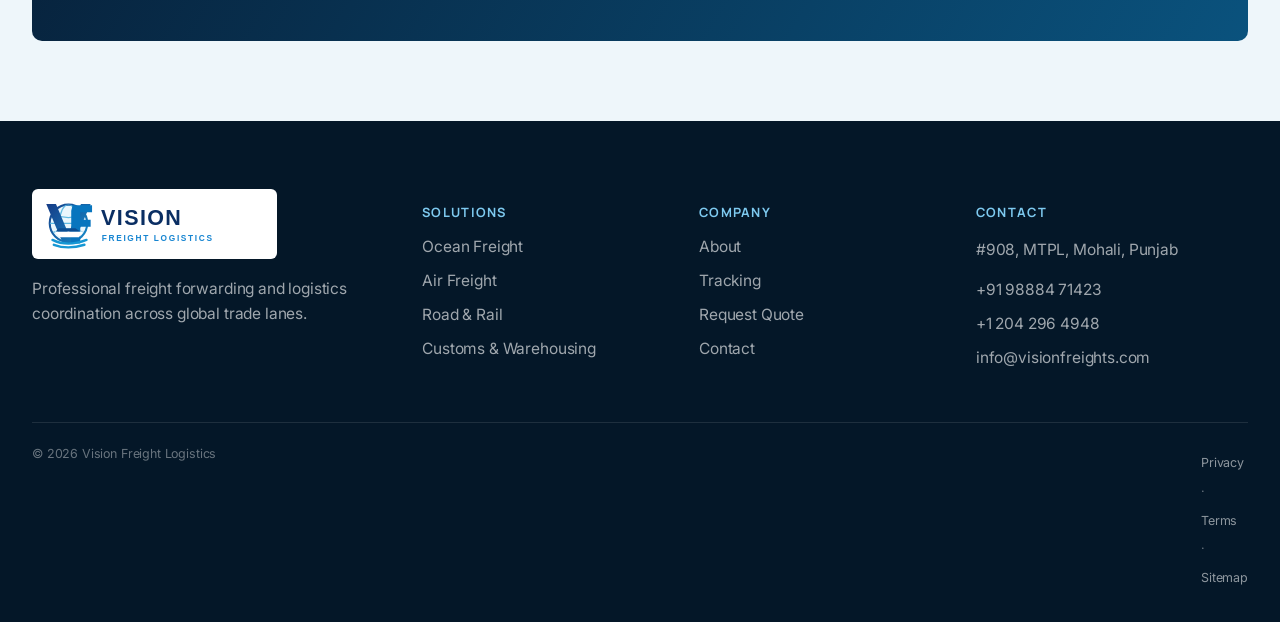
==== commit 17120c85: "Build Vision Freight Logistics V7 motion website" ====
--- a/index.html
+++ b/index.html
@@ -1,242 +1,52 @@
 <!doctype html>
 <html lang="en">
 <head>
-<meta charset="utf-8">
-<meta name="viewport" content="width=device-width,initial-scale=1">
-<title>Vision Freight Logistics | Global Freight Forwarding</title>
-<meta name="description" content="Ocean, air, road, customs, warehousing and project cargo solutions from Vision Freight Logistics.">
-<meta name="theme-color" content="#08233f">
-<meta property="og:title" content="Vision Freight Logistics">
-<meta property="og:description" content="Global logistics. Moving business forward.">
-<meta property="og:type" content="website">
-<meta name="robots" content="index,follow">
-<meta property="og:url" content="https://www.visionfreights.com/">
-<link rel="canonical" href="https://www.visionfreights.com/">
-<link rel="icon" href="assets/icons/logo.svg" type="image/svg+xml">
-<link rel="stylesheet" href="assets/css/style.css">
-<link rel="stylesheet" href="assets/css/enterprise-final.css">
+<meta charset="utf-8"><meta name="viewport" content="width=device-width,initial-scale=1">
+<title>Vision Freight Logistics | Freight in Motion</title>
+<meta name="description" content="Connected ocean, air, rail, road and warehousing logistics from Vision Freight Logistics.">
+<meta name="theme-color" content="#061c31"><meta name="robots" content="index,follow">
+<meta property="og:title" content="Vision Freight Logistics"><meta property="og:description" content="Freight in motion. Control at every milestone."><meta property="og:type" content="website"><meta property="og:url" content="https://www.visionfreights.com/">
+<link rel="canonical" href="https://www.visionfreights.com/"><link rel="icon" href="assets/icons/logo.svg" type="image/svg+xml">
+<link rel="stylesheet" href="assets/css/style.css"><link rel="stylesheet" href="assets/css/enterprise-final.css"><link rel="stylesheet" href="assets/css/v7-motion.css">
 <script type="application/ld+json">{"@context":"https://schema.org","@type":"Organization","name":"Vision Freight Logistics","url":"https://www.visionfreights.com/","email":"info@visionfreights.com","telephone":"+91 98884 71423","address":{"@type":"PostalAddress","streetAddress":"#908, MTPL","addressLocality":"Mohali","addressRegion":"Punjab","addressCountry":"IN"}}</script>
 </head>
-<body>
+<body class="v7-home">
 <a class="skip-link" href="#main">Skip to content</a>
-
-<div class="topbar">
-  <div class="container topbar-inner">
-    <div class="topbar-left">
-      <span>#908, MTPL, Mohali, Punjab</span>
-      <a href="tel:+919888471423">+91 98884 71423</a>
-      <a href="tel:+12042964948">+1 204 296 4948</a>
-    </div>
-    <div class="topbar-right">
-      <a href="mailto:info@visionfreights.com">info@visionfreights.com</a>
-    </div>
+<div class="topbar"><div class="container topbar-inner"><div class="topbar-left"><span>#908, MTPL, Mohali, Punjab</span><a href="tel:+919888471423">+91 98884 71423</a><a href="tel:+12042964948">+1 204 296 4948</a></div><div class="topbar-right"><a href="mailto:info@visionfreights.com">info@visionfreights.com</a></div></div></div>
+<header class="site-header" id="siteHeader"><div class="container navbar"><a class="brand" href="index.html" aria-label="Vision Freight Logistics home"><img src="assets/icons/logo.svg" alt="Vision Freight Logistics"></a><button class="menu-toggle" aria-label="Open navigation" aria-expanded="false">☰</button><nav class="nav-links" aria-label="Main navigation"><a class="active" href="index.html">Home</a><a href="#modes">Solutions</a><a href="#network">Network</a><a href="tracking.html">Tracking</a><a href="about.html">About</a><a href="contact.html">Contact</a><a class="btn btn-primary" href="quote.html">Request Quote</a></nav></div></header>
+<main id="main">
+<section class="motion-hero">
+  <div class="hero-sky" aria-hidden="true"><span class="cloud c1"></span><span class="cloud c2"></span><span class="hero-plane">✈</span></div>
+  <div class="hero-grid" aria-hidden="true"></div><div class="hero-orbit orbit-one" aria-hidden="true"></div><div class="hero-orbit orbit-two" aria-hidden="true"></div>
+  <div class="container motion-hero-inner">
+    <div class="motion-hero-copy reveal"><span class="signal"><i></i> Global freight, precisely coordinated</span><h1>Freight in motion.<br><em>Control at every milestone.</em></h1><p>One connected logistics partner for ocean, air, rail, road and warehousing—from first enquiry to final delivery.</p><div class="hero-actions"><a class="btn btn-primary btn-lg" href="quote.html">Plan a shipment <span>→</span></a><a class="btn btn-ghost btn-lg" href="tracking.html">Track cargo</a></div><div class="hero-proof"><span><b>01</b> One point of contact</span><span><b>02</b> Multi-modal planning</span><span><b>03</b> Clear milestones</span></div></div>
+    <div class="hero-control reveal" aria-label="Shipment journey animation"><div class="control-top"><span>LIVE ROUTE PREVIEW</span><i>IN TRANSIT</i></div><div class="globe-stage"><svg viewBox="0 0 600 380" role="img" aria-label="Animated global freight route"><defs><radialGradient id="glow"><stop offset="0" stop-color="#168bd2" stop-opacity=".35"/><stop offset="1" stop-color="#168bd2" stop-opacity="0"/></radialGradient></defs><circle cx="300" cy="190" r="180" fill="url(#glow)"/><g class="world-lines"><ellipse cx="300" cy="190" rx="150" ry="150"/><ellipse cx="300" cy="190" rx="150" ry="72"/><path d="M150 190h300M300 40c-62 72-62 228 0 300M300 40c62 72 62 228 0 300"/></g><path class="hero-route" d="M145 237 C235 74 360 82 463 184"/><circle class="route-node n1" cx="145" cy="237" r="7"/><circle class="route-node n2" cx="463" cy="184" r="7"/><circle class="route-pulse" cx="145" cy="237" r="13"/><g class="route-ship"><path d="M-22 3h44l-8 10h-28z"/><rect x="-12" y="-8" width="11" height="10"/><rect x="2" y="-8" width="11" height="10"/></g></svg><div class="route-label from"><small>ORIGIN</small><strong>Mundra</strong></div><div class="route-label to"><small>DESTINATION</small><strong>Vancouver</strong></div></div><div class="control-stats"><div><small>MODE</small><strong>Ocean freight</strong></div><div><small>STATUS</small><strong>On schedule</strong></div><div><small>NEXT</small><strong>Port arrival</strong></div></div></div>
   </div>
-</div>
-
-<header class="site-header" id="siteHeader">
-  <div class="container navbar">
-    <a class="brand" href="index.html" aria-label="Vision Freight Logistics home">
-      <img src="assets/icons/logo.svg" alt="Vision Freight Logistics">
-    </a>
-    <button class="menu-toggle" aria-label="Open navigation" aria-expanded="false">☰</button>
-    <nav class="nav-links" aria-label="Main navigation">
-      <a class="active" href="index.html">Home</a>
-      <a href="services.html">Solutions</a>
-      <a href="#industries">Industries</a>
-      <a href="#technology">Technology</a>
-      <a href="tracking.html">Tracking</a>
-      <a href="about.html">About</a>
-      <a href="contact.html">Contact</a>
-      <a class="btn btn-primary" href="quote.html">Request Quote</a>
-    </nav>
-  </div>
-</header>
-
-<main id="main">
-<section class="hero-v3">
-  <div class="hero-overlay"></div>
-  <div class="container hero-v3-inner">
-    <div class="hero-copy reveal">
-      <span class="eyebrow light">Integrated freight solutions</span>
-      <h1>Freight that moves<br><span>with your business.</span></h1>
-      <p>International freight forwarding built around clear routing, responsive coordination and practical control from origin to destination.</p>
-      <div class="hero-actions">
-        <a class="btn btn-primary btn-lg" href="quote.html">Request a quote</a>
-        <a class="btn btn-ghost btn-lg" href="tracking.html">Track shipment</a>
-      </div>
-      <div class="hero-assurance">
-        <span>Clear communication</span>
-        <span>Flexible routing</span>
-        <span>End-to-end coordination</span>
-      </div>
-    </div>
-  </div>
-  <div class="hero-tool-dock container reveal">
-    <form class="dock-card tracking-dock" action="tracking.html">
-      <div>
-        <small>Shipment tracking</small>
-        <strong>Track your cargo</strong>
-      </div>
-      <div class="dock-input">
-        <input name="reference" aria-label="Tracking reference" placeholder="Enter reference">
-        <button type="submit">Track</button>
-      </div>
-    </form>
-    <a class="dock-card quote-dock" href="quote.html">
-      <div>
-        <small>Freight enquiry</small>
-        <strong>Build your shipment request</strong>
-      </div>
-      <span class="arrow">→</span>
-    </a>
-  </div>
-</section>
-<section class="v6-trustbar" aria-label="Vision Freight service principles"><div class="container"><div><strong>Single-point coordination</strong><span>Commercial, operational and document communication connected.</span></div><div><strong>Multi-modal planning</strong><span>Ocean, air, road, customs and warehousing around the shipment.</span></div><div><strong>Trade-focused support</strong><span>Structured around routes, cargo details and required timelines.</span></div><div><strong>Digital-first enquiry</strong><span>Quote and tracking interfaces designed for faster communication.</span></div></div></section>
-
-<section class="section intro-strip">
-  <div class="container intro-grid reveal">
-    <div>
-      <span class="eyebrow">Vision Freight Logistics</span>
-      <h2>A practical logistics partner for international trade.</h2>
-    </div>
-    <p>We coordinate cargo movement across modes, borders and milestones—giving your team one point of contact from enquiry through delivery.</p>
-  </div>
+  <div class="container action-dock reveal"><form action="tracking.html" class="quick-track"><label for="heroReference"><small>TRACK A SHIPMENT</small><strong>Enter your reference</strong></label><input id="heroReference" name="reference" placeholder="VFL-DEMO" aria-label="Shipment reference"><button type="submit">Track now →</button></form><a class="quick-quote" href="quote.html"><span><small>START A NEW MOVEMENT</small><strong>Get a tailored freight plan</strong></span><b>→</b></a></div>
 </section>
 
-<section class="section solutions-v3">
-  <div class="container">
-    <div class="section-head reveal">
-      <div>
-        <span class="eyebrow">Our solutions</span>
-        <h2>Every mode. One connected plan.</h2>
-      </div>
-      <a class="text-link" href="services.html">View all solutions →</a>
-    </div>
-    <div class="solution-layout">
-      <article class="solution-feature ocean reveal">
-        <div class="solution-image"></div>
-        <div class="solution-content">
-          <span>01</span>
-          <h3>Ocean Freight</h3>
-          <p>FCL, LCL, consolidation and project cargo coordination across international trade lanes.</p>
-          <a href="services.html">Explore ocean freight →</a>
-        </div>
-      </article>
-      <div class="solution-side">
-        <article class="solution-compact air reveal">
-          <div class="solution-image"></div>
-          <div class="solution-content"><span>02</span><h3>Air Freight</h3><p>Priority and standard air cargo for time-sensitive movements.</p></div>
-        </article>
-        <article class="solution-compact road reveal">
-          <div class="solution-image"></div>
-          <div class="solution-content"><span>03</span><h3>Road Transport</h3><p>First mile, last mile and inland delivery coordination.</p></div>
-        </article>
-      </div>
-    </div>
-    <div class="solution-mini-grid">
-      <article class="mini-solution reveal"><img src="assets/icons/customs.svg" alt=""><div><h3>Customs Clearance</h3><p>Documentation and clearance coordination.</p></div></article>
-      <article class="mini-solution reveal"><img src="assets/icons/warehouse.svg" alt=""><div><h3>Warehousing</h3><p>Storage, handling and distribution support.</p></div></article>
-      <article class="mini-solution reveal"><img src="assets/icons/container.svg" alt=""><div><h3>Project Cargo</h3><p>Planning for complex and oversized movements.</p></div></article>
-    </div>
+<section class="section mode-experience" id="modes"><div class="container"><div class="section-head reveal"><div><span class="eyebrow">Transport modes</span><h2>Choose a mode. See freight move.</h2></div><p>Purpose-built coordination across every leg of your supply chain.</p></div>
+<div class="mode-tabs reveal" role="tablist" aria-label="Freight modes"><button class="active" role="tab" aria-selected="true" data-mode="sea"><span>01</span>Sea</button><button role="tab" aria-selected="false" data-mode="air"><span>02</span>Air</button><button role="tab" aria-selected="false" data-mode="rail"><span>03</span>Rail</button><button role="tab" aria-selected="false" data-mode="road"><span>04</span>Road</button><button role="tab" aria-selected="false" data-mode="warehouse"><span>05</span>Warehousing</button></div>
+<div class="mode-stage" data-active-mode="sea">
+  <div class="mode-copy"><span class="mode-number">01 / 05</span><h3>Ocean Freight</h3><p>FCL, LCL, consolidation and project cargo coordination across international trade lanes.</p><ul><li>Route and carrier planning</li><li>Documentation coordination</li><li>Milestone visibility</li></ul><a href="quote.html?mode=Ocean%20freight">Plan ocean freight →</a></div>
+  <div class="mode-scenes" aria-live="polite">
+    <div class="mode-scene active sea-scene" data-scene="sea"><div class="sun"></div><div class="sea-cloud sc1"></div><div class="sea-cloud sc2"></div><div class="port-crane pc1"></div><div class="port-crane pc2"></div><div class="vessel"><i></i><b></b><span></span></div><div class="wave w1"></div><div class="wave w2"></div></div>
+    <div class="mode-scene air-scene" data-scene="air"><div class="air-cloud ac1"></div><div class="air-cloud ac2"></div><div class="cargo-plane"><span>VISION</span></div><div class="air-line"></div></div>
+    <div class="mode-scene rail-scene" data-scene="rail"><div class="mountain m1"></div><div class="mountain m2"></div><div class="train"><div class="engine"></div><div class="wagon"></div><div class="wagon"></div><div class="wagon"></div></div><div class="tracks"></div></div>
+    <div class="mode-scene road-scene" data-scene="road"><div class="road-hills"></div><div class="truck"><div class="truck-box">VISION</div><div class="truck-cab"></div><i></i><b></b></div><div class="road"></div></div>
+    <div class="mode-scene warehouse-scene" data-scene="warehouse"><div class="warehouse-racks"><i></i><i></i><i></i></div><div class="mini-crane"><b></b><span></span></div><div class="forklift"><i></i><b></b><span></span></div><div class="pallets"><i></i><i></i><i></i></div></div>
   </div>
-</section>
+</div></div></section>
 
-<section class="section shipment-journey">
-  <div class="container">
-    <div class="section-head inverse reveal">
-      <div>
-        <span class="eyebrow light">Shipment journey</span>
-        <h2>Clear ownership from origin to destination.</h2>
-      </div>
-      <p>Each movement is planned around cargo, route, documentation and delivery priorities.</p>
-    </div>
-    <div class="journey-line reveal">
-      <div class="journey-step"><span>1</span><strong>Enquiry</strong><small>Requirement review</small></div>
-      <div class="journey-step"><span>2</span><strong>Planning</strong><small>Mode and routing</small></div>
-      <div class="journey-step"><span>3</span><strong>Booking</strong><small>Carrier coordination</small></div>
-      <div class="journey-step"><span>4</span><strong>In transit</strong><small>Milestone updates</small></div>
-      <div class="journey-step"><span>5</span><strong>Delivery</strong><small>Final handover</small></div>
-    </div>
-  </div>
-</section>
+<section class="network-section" id="network"><div class="container network-grid"><div class="network-copy reveal"><span class="eyebrow light">Connected trade lanes</span><h2>From local pickup to global arrival.</h2><p>We connect the operational steps around your cargo—routing, documents, handovers and delivery—without losing sight of the final objective.</p><div class="network-points"><div><b>01</b><span><strong>Plan</strong><small>Cargo, route and timeline</small></span></div><div><b>02</b><span><strong>Coordinate</strong><small>Carriers and documentation</small></span></div><div><b>03</b><span><strong>Move</strong><small>Milestones and handovers</small></span></div></div><a class="btn btn-primary" href="services.html">Explore solutions</a></div><div class="trade-map reveal" aria-label="Animated global trade route map"><svg viewBox="0 0 800 470" role="img"><path class="map-land" d="M74 138l75-53 109 16 38 48-25 55-67 14-24 53-62-8-21-57-45-26zm270 60 55-60 96-17 80 31 9 45-58 34-53-11-30 37-69-5zm226 77 75-24 68 36-14 59-62 26-57-29zM330 288l55-11 42 53-13 92-47 12-36-68z"/><path class="trade-route r1" d="M145 181Q335 32 493 184"/><path class="trade-route r2" d="M493 184Q652 218 644 309"/><path class="trade-route r3" d="M145 181Q269 326 376 342"/><circle class="trade-dot" cx="145" cy="181" r="6"/><circle class="trade-dot" cx="493" cy="184" r="6"/><circle class="trade-dot" cx="644" cy="309" r="6"/><circle class="trade-dot" cx="376" cy="342" r="6"/></svg><div class="map-card mc1"><small>ORIGIN READY</small><strong>Cargo received</strong></div><div class="map-card mc2"><small>IN TRANSIT</small><strong>Milestone updated</strong></div></div></div></section>
 
-<section class="section technology-v3" id="technology">
-  <div class="container technology-grid">
-    <div class="technology-copy reveal">
-      <span class="eyebrow">Powered for the future</span>
-      <h2>Digital logistics, designed around real operations.</h2>
-      <p>Our digital experience is designed around practical customer needs: quotation requests, shipment milestone visibility, document coordination and responsive communication.</p>
-      <div class="technology-list">
-        <div><span>01</span><strong>Structured quotation requests</strong></div>
-        <div><span>02</span><strong>Shipment milestone visibility</strong></div>
-        <div><span>03</span><strong>Document-ready coordination</strong></div>
-        <div><span>04</span><strong>Digital customer experience</strong></div>
-      </div>
-      <a class="btn btn-dark" href="tracking.html">Preview tracking</a>
-    </div>
-    <div class="dashboard-preview reveal">
-      <div class="dashboard-top"><strong>Shipment visibility preview</strong><span>Live interface preview</span></div>
-      <div class="map-grid">
-        <span class="route route-a"></span>
-        <span class="route route-b"></span>
-        <i class="map-dot d1"></i><i class="map-dot d2"></i><i class="map-dot d3"></i>
-        <div class="status-card s1"><small>Origin</small><strong>Booking confirmed</strong></div>
-        <div class="status-card s2"><small>Current milestone</small><strong>In transit</strong></div>
-        <div class="status-card s3"><small>Destination</small><strong>Delivery planned</strong></div>
-      </div>
-    </div>
-  </div>
-</section>
+<section class="section services-premium"><div class="container"><div class="section-head reveal"><div><span class="eyebrow">More than transport</span><h2>The services around the movement.</h2></div><a class="text-link" href="services.html">All services →</a></div><div class="premium-grid"><article class="reveal"><span>01</span><h3>Customs coordination</h3><p>Documentation and clearance support aligned to the cargo and route.</p><a href="services.html">Explore →</a></article><article class="featured reveal"><span>02</span><h3>Project cargo</h3><p>Practical planning for complex, oversized and operationally sensitive movements.</p><a href="services.html">Explore →</a></article><article class="reveal"><span>03</span><h3>Warehousing</h3><p>Storage, handling and distribution support around your shipment plan.</p><a href="services.html">Explore →</a></article></div></div></section>
 
-<section class="section industries-v3" id="industries">
-  <div class="container">
-    <div class="section-head reveal">
-      <div><span class="eyebrow">Industries</span><h2>Logistics shaped around your cargo.</h2></div>
-      <p>Flexible freight coordination for businesses whose supply chains depend on timing, documentation and reliable communication.</p>
-    </div>
-    <div class="industry-grid-v3">
-      <article class="industry-card manufacturing reveal"><span>Manufacturing</span></article>
-      <article class="industry-card textiles reveal"><span>Textiles & Apparel</span></article>
-      <article class="industry-card automotive reveal"><span>Automotive</span></article>
-      <article class="industry-card projects reveal"><span>Industrial Projects</span></article>
-    </div>
-  </div>
-</section>
+<section class="visibility-section"><div class="container visibility-grid"><div class="visibility-ui reveal"><div class="ui-head"><img src="assets/icons/logo.svg" alt=""><span>Shipment visibility</span><i>LIVE PREVIEW</i></div><div class="ui-body"><aside><b></b><b></b><b></b><b></b></aside><div class="ui-content"><div class="ui-title"><span><small>SHIPMENT</small><strong>VFL-DEMO</strong></span><em>In transit</em></div><div class="ui-route"><span><i></i><small>Origin</small><strong>Mohali</strong></span><b>→</b><span><i></i><small>Destination</small><strong>Vancouver</strong></span></div><div class="ui-timeline"><i class="done"></i><i class="done"></i><i class="active"></i><i></i><i></i></div><div class="ui-cards"><span></span><span></span><span></span></div></div></div></div><div class="visibility-copy reveal"><span class="eyebrow light">Digital-ready logistics</span><h2>A clean path to connected operations.</h2><p>The public experience is ready for future VisionOS API connections while remaining fast, secure and independent today.</p><ul><li>Structured quote enquiries</li><li>Shipment reference handoff</li><li>Future API-ready configuration</li></ul><a class="btn btn-primary" href="tracking.html">Preview tracking</a></div></div></section>
 
-<section class="section credibility-v5"><div class="container"><div class="section-head reveal"><div><span class="eyebrow">Why Vision Freight Logistics</span><h2>Built for shippers who value responsiveness and control.</h2></div><p>No inflated promises or generic service packages—just practical freight coordination around the movement you actually need.</p></div><div class="cred-grid"><article class="reveal"><span>01</span><h3>One point of coordination</h3><p>Keep rates, routing, documents and milestone communication connected.</p></article><article class="reveal"><span>02</span><h3>Mode-neutral planning</h3><p>Choose ocean, air, road or a combination based on timing and cargo priorities.</p></article><article class="reveal"><span>03</span><h3>Clear commercial conversations</h3><p>Structured quotation requests reduce back-and-forth and missing shipment details.</p></article><article class="reveal"><span>04</span><h3>Digital-ready experience</h3><p>Tracking and quotation interfaces are prepared for future operational integrations.</p></article></div></div></section>
-<section class="section faq-v5"><div class="container faq-grid"><div class="reveal"><span class="eyebrow">Common questions</span><h2>Before you send an enquiry.</h2><p>These are the details that help us respond with a more useful logistics plan.</p></div><div class="faq-list reveal"><details><summary>What information should I include for a freight quote?</summary><p>Origin, destination, cargo description, weight or volume, preferred mode and required movement date.</p></details><details><summary>Can you coordinate more than one transport mode?</summary><p>Yes. Ocean, air, road, customs and warehousing requirements can be coordinated as part of one shipment plan.</p></details><details><summary>Does the website provide live carrier tracking?</summary><p>The current public tracking page is a presentation and milestone interface. Live carrier integrations are not represented as active unless specifically connected.</p></details><details><summary>How quickly can I contact your team?</summary><p>Use phone, email, WhatsApp or the structured quote request page depending on the urgency and amount of shipment detail.</p></details></div></div></section>
-<section class="section contact-cta">
-  <div class="container contact-cta-grid reveal">
-    <div>
-      <span class="eyebrow light">Talk to our team</span>
-      <h2>Ready to move your cargo?</h2>
-      <p>Share your route, cargo and timeline. We will help structure the movement.</p>
-    </div>
-    <div class="contact-cta-details">
-      <a href="tel:+919888471423">India: +91 98884 71423</a>
-      <a href="tel:+12042964948">Canada: +1 204 296 4948</a>
-      <a href="mailto:info@visionfreights.com">info@visionfreights.com</a>
-      <a class="btn btn-primary" href="quote.html">Request a quote</a>
-    </div>
-  </div>
-</section>
+<section class="section final-cta"><div class="container final-cta-inner reveal"><div><span class="eyebrow light">Your next movement</span><h2>Let’s build the right freight plan.</h2><p>Share your origin, destination, cargo and timing. We’ll take it from there.</p></div><div><a class="btn btn-primary btn-lg" href="quote.html">Request a quote →</a><a href="mailto:info@visionfreights.com">info@visionfreights.com</a></div></div></section>
 </main>
-
-<footer class="footer">
-  <div class="container footer-grid">
-    <div>
-      <img src="assets/icons/logo.svg" alt="Vision Freight Logistics" class="footer-logo">
-      <p>Professional freight forwarding and logistics coordination across global trade lanes.</p>
-    </div>
-    <div><h3>SOLUTIONS</h3><a href="services.html">Ocean Freight</a><a href="services.html">Air Freight</a><a href="services.html">Road Transport</a><a href="services.html">Customs & Warehousing</a></div>
-    <div><h3>COMPANY</h3><a href="about.html">About</a><a href="tracking.html">Tracking</a><a href="quote.html">Request Quote</a><a href="contact.html">Contact</a></div>
-    <div><h3>CONTACT</h3><p>#908, MTPL, Mohali, Punjab</p><a href="tel:+919888471423">+91 98884 71423</a><a href="tel:+12042964948">+1 204 296 4948</a><a href="mailto:info@visionfreights.com">info@visionfreights.com</a></div>
-  </div>
-  <div class="container footer-bottom"><span>© <span id="year"></span> Vision Freight Logistics</span><div><a href="privacy.html">Privacy</a><span> · </span><a href="terms.html">Terms</a><span> · </span><a href="sitemap.xml">Sitemap</a></div></div>
-</footer>
-
-<a class="whatsapp" href="https://wa.me/919888471423" aria-label="Contact Vision Freight Logistics on WhatsApp">WA</a>
-<button class="back-to-top" type="button" aria-label="Back to top">↑</button>
-<script src="assets/js/main.js"></script>
-</body>
-</html>+<footer class="footer"><div class="container footer-grid"><div><img src="assets/icons/logo.svg" alt="Vision Freight Logistics" class="footer-logo"><p>Professional freight forwarding and logistics coordination across global trade lanes.</p></div><div><h3>SOLUTIONS</h3><a href="#modes">Ocean Freight</a><a href="#modes">Air Freight</a><a href="#modes">Road & Rail</a><a href="services.html">Customs & Warehousing</a></div><div><h3>COMPANY</h3><a href="about.html">About</a><a href="tracking.html">Tracking</a><a href="quote.html">Request Quote</a><a href="contact.html">Contact</a></div><div><h3>CONTACT</h3><p>#908, MTPL, Mohali, Punjab</p><a href="tel:+919888471423">+91 98884 71423</a><a href="tel:+12042964948">+1 204 296 4948</a><a href="mailto:info@visionfreights.com">info@visionfreights.com</a></div></div><div class="container footer-bottom"><span>© <span id="year"></span> Vision Freight Logistics</span><div><a href="privacy.html">Privacy</a><span> · </span><a href="terms.html">Terms</a><span> · </span><a href="sitemap.xml">Sitemap</a></div></div></footer>
+<a class="whatsapp" href="https://wa.me/919888471423" aria-label="Contact Vision Freight Logistics on WhatsApp">WA</a><button class="back-to-top" type="button" aria-label="Back to top">↑</button>
+<script src="assets/js/main.js"></script><script src="assets/js/v7-motion.js"></script>
+</body></html>
--- a/assets/css/enterprise-final.css
+++ b/assets/css/enterprise-final.css
@@ -18,3 +18,32 @@
 input,select,textarea{border-radius:5px!important;border-color:#ccdbe6!important;min-height:46px}.form-card{border:1px solid var(--vf-line)!important;border-radius:10px!important;box-shadow:0 18px 50px rgba(8,35,63,.08)!important}
 @media(max-width:900px){.hero-v3{min-height:620px}.hero-v3-inner{min-height:540px}.hero-tool-dock{grid-template-columns:1fr;margin-top:-35px}.v6-trustbar .container{grid-template-columns:1fr 1fr!important}.intro-grid{grid-template-columns:1fr;gap:24px}.nav-links{gap:12px}.section{padding:72px 0}}
 @media(max-width:620px){.hero-copy h1{font-size:47px}.hero-copy p{font-size:16px}.hero-assurance{display:grid;gap:10px}.v6-trustbar .container{grid-template-columns:1fr!important}.section{padding:58px 0}.hero-tool-dock{margin-left:18px;margin-right:18px}.topbar{display:none}.navbar{min-height:68px}}
+
+/* V6.0 Final homepage alignment fix */
+.hero-v3{padding:0 0 150px}
+.hero-tool-dock{left:auto;transform:none}
+.hero-tool-dock>*{min-width:0}
+.tracking-dock{align-items:center}
+.tracking-dock>div:first-child{flex:0 0 auto}
+.tracking-dock .dock-input{flex:1 1 260px;min-width:0;max-width:360px}
+.tracking-dock .dock-input input{min-width:0}
+
+@media(min-width:901px){
+  .hero-v3-inner{justify-content:flex-start}
+  .hero-copy{width:50%;max-width:600px;padding-right:32px}
+  .hero-copy h1{font-size:clamp(48px,4.65vw,72px);max-width:100%;letter-spacing:-.05em}
+  .hero-copy>p{max-width:560px}
+}
+
+@media(max-width:900px){
+  .hero-v3{padding-bottom:95px}
+  .hero-v3-inner{padding-top:92px;padding-bottom:48px}
+  .tracking-dock .dock-input{max-width:none}
+}
+@media(max-width:620px){
+  .hero-v3{padding-bottom:120px}
+  .hero-v3-inner{min-height:auto;padding-top:118px;padding-bottom:54px;align-items:flex-start}
+  .hero-copy h1{font-size:clamp(40px,12vw,47px);line-height:1.02;letter-spacing:-.045em}
+  .hero-tool-dock{width:auto;margin-left:14px;margin-right:14px}
+  .tracking-dock{align-items:stretch}
+}
--- a/assets/css/v7-motion.css
+++ b/assets/css/v7-motion.css
@@ -0,0 +1,7 @@
+:root{--v7-navy:#061c31;--v7-blue:#168bd2;--v7-cyan:#5dc9ef;--v7-ink:#0c2941;--v7-mist:#eef6fa}.v7-home{background:#fff;color:var(--v7-ink);overflow-x:hidden}.v7-home .site-header{background:rgba(255,255,255,.96);backdrop-filter:blur(16px)}.motion-hero{position:relative;min-height:820px;padding:90px 0 0;background:linear-gradient(125deg,#061c31 0%,#082b49 56%,#0b4267 100%);color:#fff;overflow:hidden}.hero-grid{position:absolute;inset:0;background-image:linear-gradient(rgba(255,255,255,.025) 1px,transparent 1px),linear-gradient(90deg,rgba(255,255,255,.025) 1px,transparent 1px);background-size:54px 54px;mask-image:linear-gradient(to bottom,#000,transparent)}.hero-orbit{position:absolute;border:1px solid rgba(93,201,239,.18);border-radius:50%;width:700px;height:700px;right:-220px;top:-170px}.orbit-two{width:900px;height:900px;right:-310px;top:-270px}.motion-hero-inner{position:relative;z-index:2;display:grid;grid-template-columns:1.03fr .97fr;align-items:center;gap:70px}.signal{display:inline-flex;align-items:center;gap:9px;color:#9bdcf6;font-size:12px;font-weight:800;letter-spacing:.13em;text-transform:uppercase}.signal i{width:8px;height:8px;border-radius:50%;background:#43d69c;box-shadow:0 0 0 7px rgba(67,214,156,.12);animation:pulse 2s infinite}.motion-hero h1{font-size:clamp(48px,5.7vw,82px);line-height:.98;letter-spacing:-.055em;margin:25px 0}.motion-hero h1 em{font-style:normal;color:#75cff1}.motion-hero-copy>p{max-width:610px;color:#bfd2e1;font-size:19px;line-height:1.7}.motion-hero .btn-ghost{border-color:rgba(255,255,255,.35);color:#fff}.hero-proof{display:flex;gap:28px;margin-top:44px;border-top:1px solid rgba(255,255,255,.13);padding-top:25px}.hero-proof span{display:grid;gap:4px;font-size:12px;color:#c3d2dd}.hero-proof b{color:#50bce7;font-size:10px;letter-spacing:.1em}.hero-control{background:rgba(6,21,37,.72);border:1px solid rgba(125,207,240,.2);border-radius:18px;box-shadow:0 30px 90px rgba(0,0,0,.25);backdrop-filter:blur(14px);overflow:hidden}.control-top{display:flex;justify-content:space-between;padding:17px 20px;border-bottom:1px solid rgba(255,255,255,.09);font-size:10px;letter-spacing:.15em;color:#9bb4c7}.control-top i{font-style:normal;color:#5de1ad}.globe-stage{position:relative;padding:5px 20px}.globe-stage svg{width:100%;display:block}.world-lines{fill:none;stroke:rgba(101,191,229,.18);stroke-width:1}.hero-route{fill:none;stroke:#65c9ee;stroke-width:2;stroke-dasharray:6 8;animation:dash 12s linear infinite}.route-node{fill:#fff;stroke:#168bd2;stroke-width:5}.route-pulse{fill:none;stroke:#65c9ee;animation:ping 2.4s infinite;transform-origin:145px 237px}.route-ship{fill:#fff;offset-path:path('M145 237 C235 74 360 82 463 184');animation:travel 9s ease-in-out infinite}.route-label{position:absolute;display:grid;font-size:11px}.route-label small{color:#6caccd;font-size:9px}.route-label.from{left:12%;bottom:25%}.route-label.to{right:8%;top:35%}.control-stats{display:grid;grid-template-columns:repeat(3,1fr);border-top:1px solid rgba(255,255,255,.09)}.control-stats div{display:grid;padding:17px 19px;border-right:1px solid rgba(255,255,255,.09)}.control-stats small{font-size:8px;letter-spacing:.13em;color:#7896aa}.control-stats strong{font-size:12px;margin-top:5px}.action-dock{position:relative;z-index:3;display:grid;grid-template-columns:1.2fr .8fr;background:#fff;color:var(--v7-ink);margin-top:70px;border-radius:12px 12px 0 0;box-shadow:0 -8px 50px rgba(0,0,0,.13);overflow:hidden}.quick-track,.quick-quote{min-height:116px;display:flex;align-items:center;gap:24px;padding:25px 30px}.quick-track label{display:grid;min-width:180px}.action-dock small{font-size:9px;letter-spacing:.14em;color:#658095}.quick-track input{flex:1;border:0;border-bottom:1px solid #ccdbe4;padding:12px 2px;outline:none}.quick-track button{border:0;background:none;color:#0878ba;font-weight:800;cursor:pointer}.quick-quote{justify-content:space-between;background:#168bd2;color:#fff}.quick-quote span{display:grid}.quick-quote small{color:#d7f3ff}.quick-quote b{font-size:28px}.hero-sky{position:absolute;inset:0}.hero-plane{position:absolute;top:17%;left:-10%;color:rgba(255,255,255,.17);font-size:30px;transform:rotate(10deg);animation:fly 24s linear infinite}.cloud{position:absolute;width:140px;height:25px;background:rgba(255,255,255,.04);border-radius:50%}.cloud:before,.cloud:after{content:"";position:absolute;background:inherit;border-radius:50%}.cloud:before{width:45px;height:45px;left:25px;top:-20px}.cloud:after{width:70px;height:55px;right:20px;top:-30px}.c1{top:13%;left:12%;animation:drift 20s ease-in-out infinite}.c2{top:30%;right:9%;transform:scale(.7);animation:drift 16s ease-in-out infinite reverse}
+.mode-experience{padding:120px 0;background:#f6fafc}.mode-tabs{display:grid;grid-template-columns:repeat(5,1fr);border-bottom:1px solid #cadae4;margin-top:45px}.mode-tabs button{border:0;background:none;padding:20px 10px;text-align:left;color:#718495;font-weight:700;cursor:pointer;border-bottom:3px solid transparent}.mode-tabs button span{display:block;font-size:9px;color:#9db0bd;margin-bottom:6px}.mode-tabs button.active{color:#0878ba;border-color:#168bd2}.mode-stage{display:grid;grid-template-columns:.38fr .62fr;min-height:520px;background:#fff;box-shadow:0 24px 70px rgba(16,55,82,.09)}.mode-copy{padding:58px 50px}.mode-number{font-size:11px;letter-spacing:.16em;color:#168bd2}.mode-copy h3{font-size:39px;margin:25px 0 18px}.mode-copy p{color:#667d8e;line-height:1.7}.mode-copy ul{list-style:none;padding:20px 0;margin:0;border-top:1px solid #e3edf2}.mode-copy li{padding:8px 0}.mode-copy li:before{content:'✓';color:#168bd2;margin-right:12px}.mode-copy a{color:#0878ba;font-weight:800}.mode-scenes{position:relative;overflow:hidden;min-height:520px}.mode-scene{position:absolute;inset:0;opacity:0;visibility:hidden;transition:opacity .6s ease}.mode-scene.active{opacity:1;visibility:visible}.sea-scene{background:linear-gradient(#bfe5f5 0 60%,#1686bf 61%)}.sun{position:absolute;width:80px;height:80px;border-radius:50%;background:#fff4c3;right:13%;top:11%;box-shadow:0 0 50px rgba(255,244,195,.8)}.sea-cloud,.air-cloud{position:absolute;width:100px;height:20px;border-radius:30px;background:rgba(255,255,255,.72);animation:drift 8s ease-in-out infinite}.sc1{left:12%;top:17%}.sc2{right:25%;top:30%;transform:scale(.7)}.port-crane{position:absolute;bottom:39%;right:8%;height:165px;width:8px;background:#234b60}.port-crane:before{content:"";position:absolute;top:0;right:0;width:105px;height:8px;background:#234b60;transform:rotate(-4deg);transform-origin:right}.port-crane:after{content:"";position:absolute;width:2px;height:70px;background:#234b60;left:-94px;top:4px}.pc2{right:25%;transform:scale(.8);transform-origin:bottom}.vessel{position:absolute;bottom:24%;left:-35%;width:280px;height:52px;background:#082c49;clip-path:polygon(0 0,100% 0,86% 100%,15% 100%);animation:sail 12s ease-in-out infinite}.vessel i,.vessel b,.vessel span{position:absolute;bottom:42px;width:58px;height:32px;background:#e05a3f;box-shadow:61px 0 #d7a02d,122px 0 #168bd2,183px 0 #e7e9e8}.vessel b{bottom:74px;left:61px}.vessel span{bottom:74px;left:122px}.wave{position:absolute;left:-20%;width:140%;height:20px;border-top:3px solid rgba(255,255,255,.55);border-radius:50%;bottom:18%;animation:wave 4s ease-in-out infinite}.w2{bottom:10%;animation-delay:-2s}.air-scene{background:linear-gradient(150deg,#91cef0,#edf8fd)}.cargo-plane{position:absolute;left:-35%;top:42%;width:230px;height:48px;background:#f8fbfd;border-radius:70% 18% 22% 60%;box-shadow:0 15px 30px rgba(12,54,82,.2);animation:planeMove 10s ease-in-out infinite}.cargo-plane:before{content:"";position:absolute;left:75px;top:-52px;border-left:88px solid transparent;border-right:25px solid transparent;border-bottom:64px solid #dfeef5;transform:skewX(-12deg)}.cargo-plane:after{content:"";position:absolute;left:85px;top:27px;border-left:82px solid transparent;border-right:22px solid transparent;border-top:58px solid #c9e0ec}.cargo-plane span{position:absolute;left:43px;top:16px;color:#168bd2;font-size:10px;font-weight:900;letter-spacing:.15em}.ac1{top:20%;left:10%}.ac2{bottom:17%;right:10%}.air-line{position:absolute;left:8%;right:8%;top:59%;border-top:1px dashed rgba(8,70,108,.3);transform:rotate(-7deg)}.rail-scene{background:linear-gradient(#c4e4ec 0 57%,#78916f 58%)}.mountain{position:absolute;bottom:40%;width:75%;height:46%;background:#67838a;clip-path:polygon(0 100%,18% 30%,33% 71%,52% 10%,75% 66%,90% 25%,100% 100%)}.m2{right:-15%;background:#8aa1a2;transform:scale(.78);transform-origin:bottom}.tracks{position:absolute;bottom:17%;left:0;width:100%;height:10px;border-top:5px solid #31444d;border-bottom:3px solid #31444d;background:repeating-linear-gradient(90deg,transparent 0 22px,#31444d 23px 29px)}.train{position:absolute;display:flex;align-items:end;gap:5px;left:-65%;bottom:21%;animation:drive 12s linear infinite}.engine,.wagon{position:relative;width:128px;height:62px;background:#163e5a;border-radius:5px}.engine{width:145px;height:85px;background:#168bd2;clip-path:polygon(0 24%,73% 24%,100% 60%,100% 100%,0 100%)}.engine:after,.wagon:after{content:"";position:absolute;bottom:-13px;left:18px;width:23px;height:23px;border-radius:50%;background:#172b37;box-shadow:72px 0 #172b37}.wagon:nth-child(2){background:#d0523d}.wagon:nth-child(3){background:#d99d2b}.wagon:nth-child(4){background:#557e95}.road-scene{background:linear-gradient(#b8ddeb 0 61%,#779566 62%)}.road-hills{position:absolute;left:0;right:0;bottom:36%;height:28%;background:#6d976e;clip-path:polygon(0 100%,0 65%,17% 22%,29% 64%,47% 8%,63% 58%,80% 14%,100% 67%,100% 100%)}.road{position:absolute;bottom:10%;width:100%;height:23%;background:#354650;border-top:8px solid #eef0e6}.road:after{content:"";position:absolute;top:50%;width:100%;border-top:4px dashed #f3d75d}.truck{position:absolute;left:-45%;bottom:26%;display:flex;align-items:end;animation:drive 10s linear infinite}.truck-box{width:210px;height:100px;background:#f5f8f9;color:#168bd2;display:grid;place-items:center;font-weight:900;letter-spacing:.2em}.truck-cab{width:90px;height:78px;background:#168bd2;clip-path:polygon(0 28%,30% 0,80% 0,100% 100%,0 100%)}.truck i,.truck b{position:absolute;width:29px;height:29px;border:7px solid #1a2e39;background:#9bafba;border-radius:50%;bottom:-18px;left:35px}.truck b{left:240px}.warehouse-scene{background:linear-gradient(#d9e5e9 0 72%,#aab9bf 73%)}.warehouse-racks{position:absolute;left:7%;top:15%;width:42%;height:65%;border:10px solid #455f6d;background:repeating-linear-gradient(0deg,transparent 0 75px,#455f6d 76px 84px),repeating-linear-gradient(90deg,transparent 0 85px,#455f6d 86px 94px)}.warehouse-racks i{position:absolute;width:68px;height:45px;background:#d6962f;left:10px;top:20px;box-shadow:92px 0 #567f96,184px 0 #c95c42,0 84px #c95c42,92px 84px #d6962f,184px 84px #567f96}.mini-crane{position:absolute;right:12%;top:12%;width:12px;height:230px;background:#e2a729}.mini-crane:before{content:"";position:absolute;width:150px;height:12px;right:0;background:#e2a729}.mini-crane b{position:absolute;right:135px;top:8px;width:2px;height:130px;background:#384e59;animation:lift 5s ease-in-out infinite}.mini-crane span{position:absolute;width:55px;height:30px;background:#c75d44;right:109px;top:136px;animation:liftBox 5s ease-in-out infinite}.forklift{position:absolute;right:-20%;bottom:14%;width:90px;height:65px;background:#e4aa2e;animation:fork 9s ease-in-out infinite}.forklift:before{content:"";position:absolute;left:55px;top:-55px;width:8px;height:120px;background:#2f4651}.forklift:after{content:"";position:absolute;left:62px;bottom:0;width:65px;height:5px;background:#2f4651}.forklift i,.forklift b{position:absolute;width:25px;height:25px;border-radius:50%;background:#283a43;bottom:-12px;left:10px}.forklift b{left:58px}.forklift span{position:absolute;left:71px;bottom:5px;width:48px;height:42px;background:#b87037}.pallets{position:absolute;right:4%;bottom:10%}.pallets i{display:inline-block;width:50px;height:40px;background:#ae6a35;margin:2px}
+.network-section{padding:120px 0;background:#061c31;color:#fff;overflow:hidden}.network-grid{display:grid;grid-template-columns:.42fr .58fr;gap:50px;align-items:center}.network-copy h2,.visibility-copy h2{font-size:clamp(40px,5vw,64px);line-height:1.05;margin:22px 0}.network-copy>p,.visibility-copy>p{color:#a9c0d0;line-height:1.8}.network-points{margin:35px 0}.network-points>div{display:flex;gap:20px;padding:16px 0;border-top:1px solid rgba(255,255,255,.1)}.network-points b{color:#4fbde9;font-size:10px}.network-points span{display:grid}.network-points small{color:#819caf;margin-top:3px}.trade-map{position:relative}.trade-map svg{width:100%}.map-land{fill:#0b334e;stroke:#1a4a68;stroke-width:2}.trade-route{fill:none;stroke:#49bce9;stroke-width:2;stroke-dasharray:5 7;animation:dash 14s linear infinite}.r2{animation-delay:-3s}.r3{animation-delay:-6s}.trade-dot{fill:#fff;stroke:#168bd2;stroke-width:5}.map-card{position:absolute;background:rgba(10,43,67,.9);border:1px solid #1f5778;padding:13px 17px;display:grid;border-radius:6px}.map-card small{font-size:8px;color:#57bde3}.map-card strong{font-size:11px;margin-top:4px}.mc1{left:12%;top:27%}.mc2{right:8%;bottom:18%}.services-premium{padding:120px 0}.premium-grid{display:grid;grid-template-columns:repeat(3,1fr);gap:18px}.premium-grid article{padding:45px 38px;min-height:330px;background:#f1f6f8;display:flex;flex-direction:column}.premium-grid .featured{background:#0b3957;color:#fff;transform:translateY(-20px)}.premium-grid span{color:#168bd2;font-size:10px;letter-spacing:.16em}.premium-grid h3{font-size:27px;margin:60px 0 15px}.premium-grid p{color:#6d8190;line-height:1.7}.premium-grid .featured p{color:#b6c9d5}.premium-grid a{margin-top:auto;color:#168bd2;font-weight:800}.visibility-section{background:#0b3653;padding:110px 0;color:#fff}.visibility-grid{display:grid;grid-template-columns:1.05fr .95fr;gap:80px;align-items:center}.visibility-ui{background:#fff;border-radius:12px;overflow:hidden;color:#15354b;box-shadow:0 30px 80px rgba(0,0,0,.25)}.ui-head{height:56px;display:flex;align-items:center;gap:14px;border-bottom:1px solid #e3ebef;padding:0 20px}.ui-head img{width:90px}.ui-head span{font-weight:800;font-size:12px}.ui-head i{margin-left:auto;background:#e8f8ef;color:#279362;padding:6px 9px;border-radius:20px;font-size:7px}.ui-body{display:grid;grid-template-columns:55px 1fr}.ui-body aside{background:#f0f5f7;padding:18px}.ui-body aside b{display:block;width:18px;height:4px;background:#9eb2bd;margin:14px 0;border-radius:5px}.ui-content{padding:30px}.ui-title,.ui-route{display:flex;justify-content:space-between;align-items:center}.ui-title span{display:grid}.ui-title small,.ui-route small{font-size:8px;color:#8ba0ac}.ui-title em{font-style:normal;color:#299266;background:#e8f8ef;padding:7px 12px;border-radius:20px;font-size:10px}.ui-route{margin:35px 0}.ui-route span{display:grid}.ui-route i{width:8px;height:8px;background:#168bd2;border-radius:50%;margin-bottom:7px}.ui-route b{color:#aac0cb}.ui-timeline{display:flex;justify-content:space-between;border-top:2px solid #dbe5e9}.ui-timeline i{width:13px;height:13px;background:#dbe5e9;border-radius:50%;margin-top:-7px}.ui-timeline .done{background:#2fbc80}.ui-timeline .active{background:#168bd2;box-shadow:0 0 0 7px rgba(22,139,210,.14)}.ui-cards{display:grid;grid-template-columns:repeat(3,1fr);gap:10px;margin-top:35px}.ui-cards span{height:58px;border-radius:5px;background:linear-gradient(110deg,#edf3f5,#f9fbfc)}.visibility-copy ul{padding:15px 0 30px;list-style:none}.visibility-copy li{padding:10px 0;border-bottom:1px solid rgba(255,255,255,.1)}.visibility-copy li:before{content:'✓';color:#5cd4a0;margin-right:12px}.final-cta{background:#eef6fa;padding:80px 0}.final-cta-inner{display:flex;align-items:center;justify-content:space-between;background:linear-gradient(120deg,#071f38,#0a527d);color:#fff;padding:60px;border-radius:10px}.final-cta h2{font-size:clamp(34px,4vw,52px);margin:12px 0}.final-cta p{color:#b8cedc}.final-cta-inner>div:last-child{display:grid;gap:17px;text-align:center}.final-cta-inner>div:last-child>a:last-child{color:#b9d9e9}
+@keyframes pulse{50%{box-shadow:0 0 0 12px rgba(67,214,156,0)}}@keyframes ping{50%{r:28;opacity:0}}@keyframes dash{to{stroke-dashoffset:-100}}@keyframes travel{0%,10%{offset-distance:0%;opacity:0}20%,80%{opacity:1}90%,100%{offset-distance:100%;opacity:0}}@keyframes fly{to{left:110%;top:10%}}@keyframes drift{50%{transform:translateX(45px)}}@keyframes sail{0%{left:-35%}70%,100%{left:75%}}@keyframes wave{50%{transform:translateX(5%) translateY(6px)}}@keyframes planeMove{0%{left:-35%;top:55%;transform:rotate(-5deg)}75%,100%{left:90%;top:18%;transform:rotate(-5deg)}}@keyframes drive{from{left:-65%}to{left:110%}}@keyframes lift{50%{height:75px}}@keyframes liftBox{50%{top:81px}}@keyframes fork{0%,10%{right:-20%}45%,65%{right:25%}90%,100%{right:-20%}}
+@media(max-width:980px){.motion-hero{padding-top:65px}.motion-hero-inner,.network-grid,.visibility-grid{grid-template-columns:1fr}.hero-control{max-width:650px}.action-dock{grid-template-columns:1fr}.mode-stage{grid-template-columns:1fr}.mode-copy{min-height:400px}.premium-grid{grid-template-columns:1fr}.premium-grid .featured{transform:none}.trade-map{order:-1}.final-cta-inner{align-items:flex-start;gap:35px}.mode-scenes{min-height:450px}}
+@media(max-width:680px){.motion-hero{min-height:auto;padding-top:55px}.motion-hero h1{font-size:48px}.motion-hero-inner{gap:45px}.hero-control{margin:0 -10px}.hero-proof{display:grid;grid-template-columns:1fr 1fr}.action-dock{margin:55px -2px 0}.quick-track{align-items:stretch;flex-direction:column;gap:12px}.quick-track button{text-align:left;padding:10px 0}.quick-quote{min-height:100px}.mode-tabs{overflow-x:auto;grid-template-columns:repeat(5,minmax(105px,1fr))}.mode-stage{margin:0 -6px}.mode-copy{padding:38px 28px;min-height:420px}.mode-scenes{min-height:360px}.vessel{transform:scale(.68);transform-origin:left bottom}.premium-grid article{min-height:280px}.network-section,.services-premium,.visibility-section,.mode-experience{padding:80px 0}.visibility-ui{font-size:80%}.ui-content{padding:20px 15px}.final-cta-inner{padding:38px 25px;flex-direction:column}.control-stats div{padding:12px 8px}.route-label{display:none}}
+@media(prefers-reduced-motion:reduce){*,*:before,*:after{scroll-behavior:auto!important;animation-duration:.01ms!important;animation-iteration-count:1!important;transition-duration:.01ms!important}}
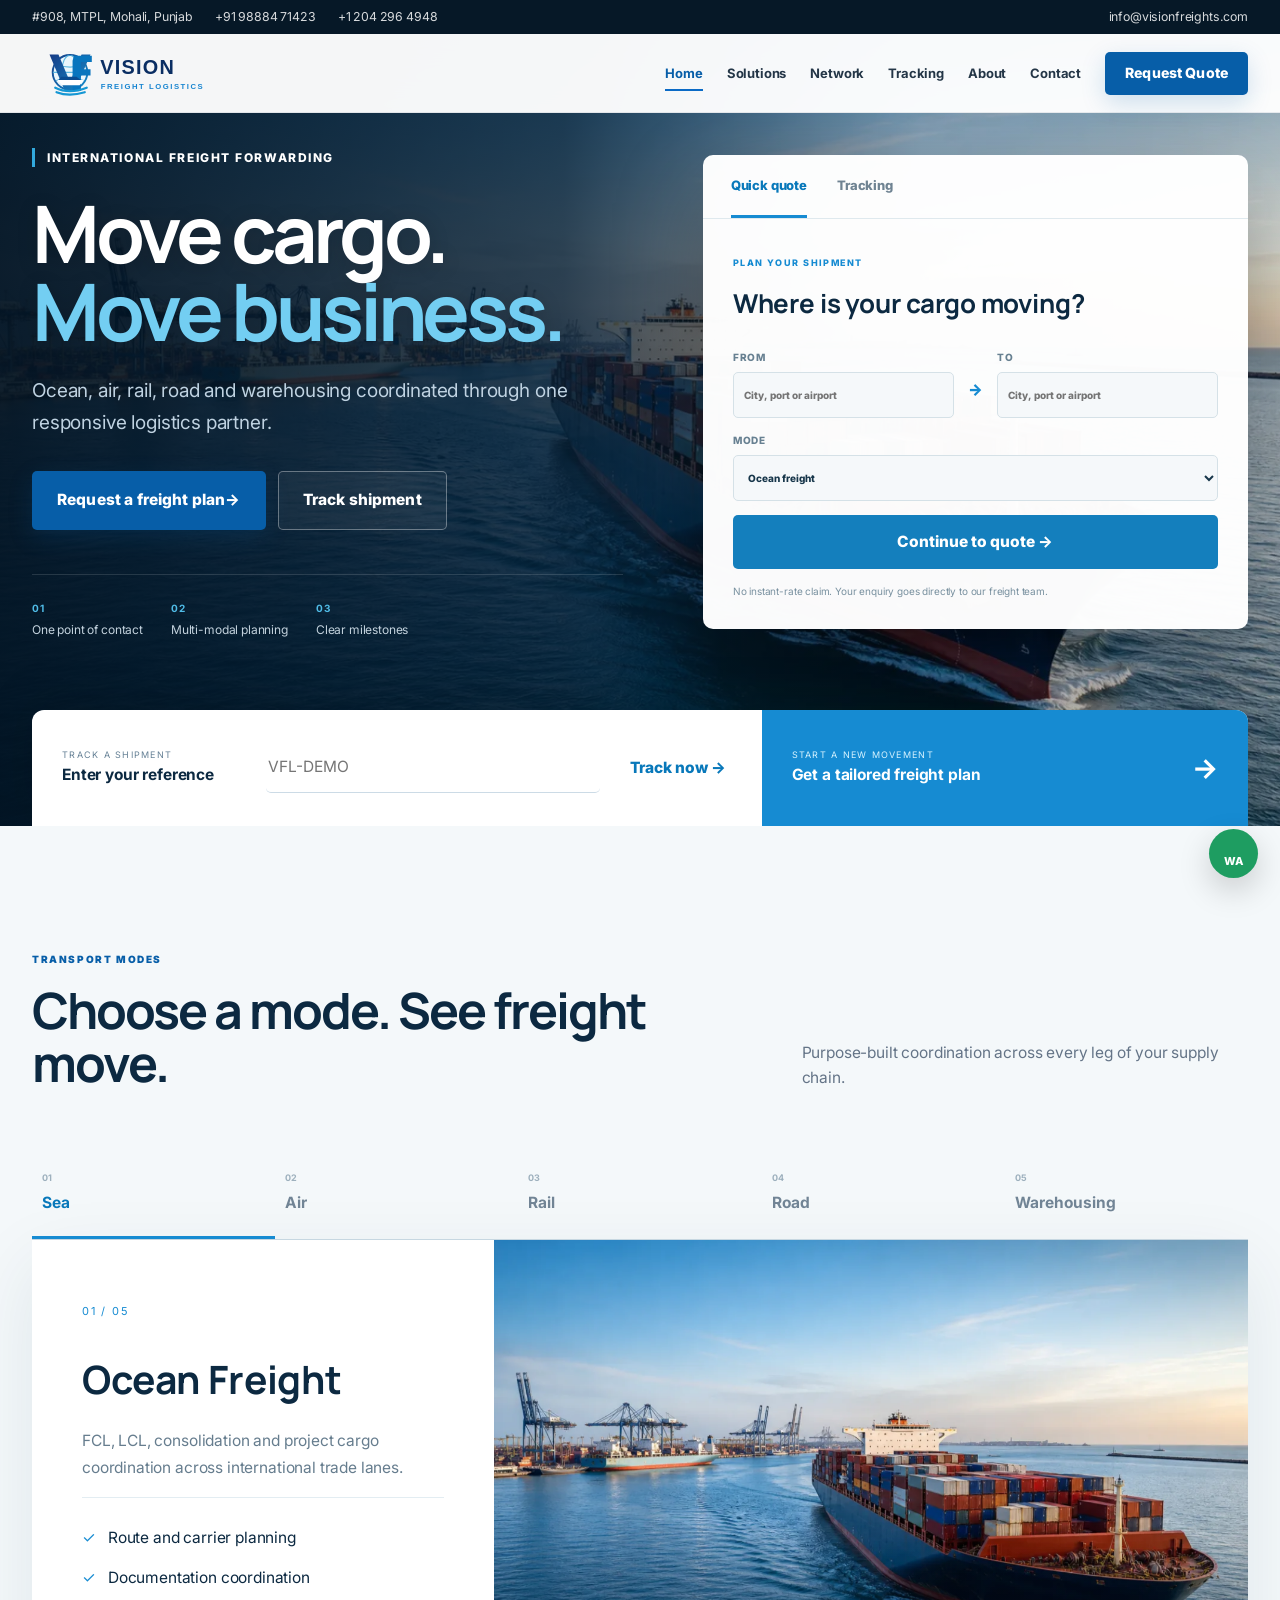
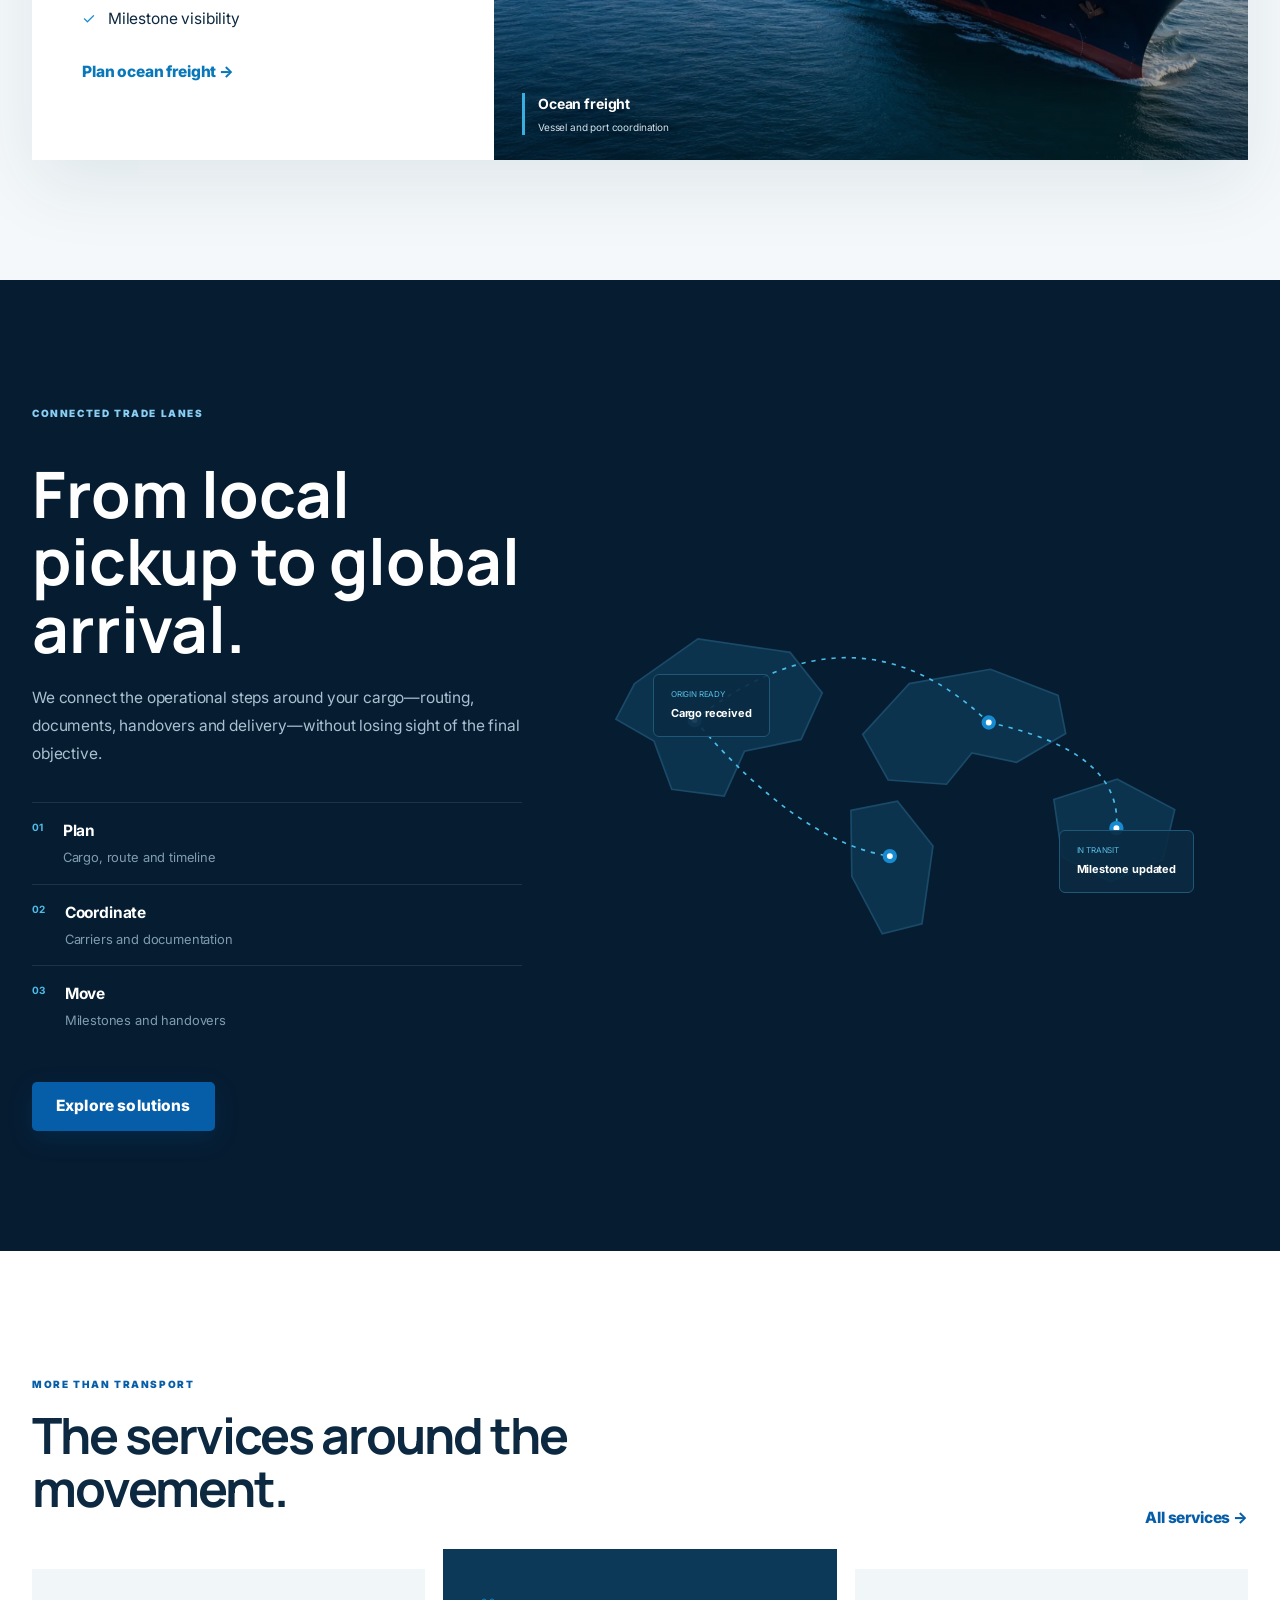
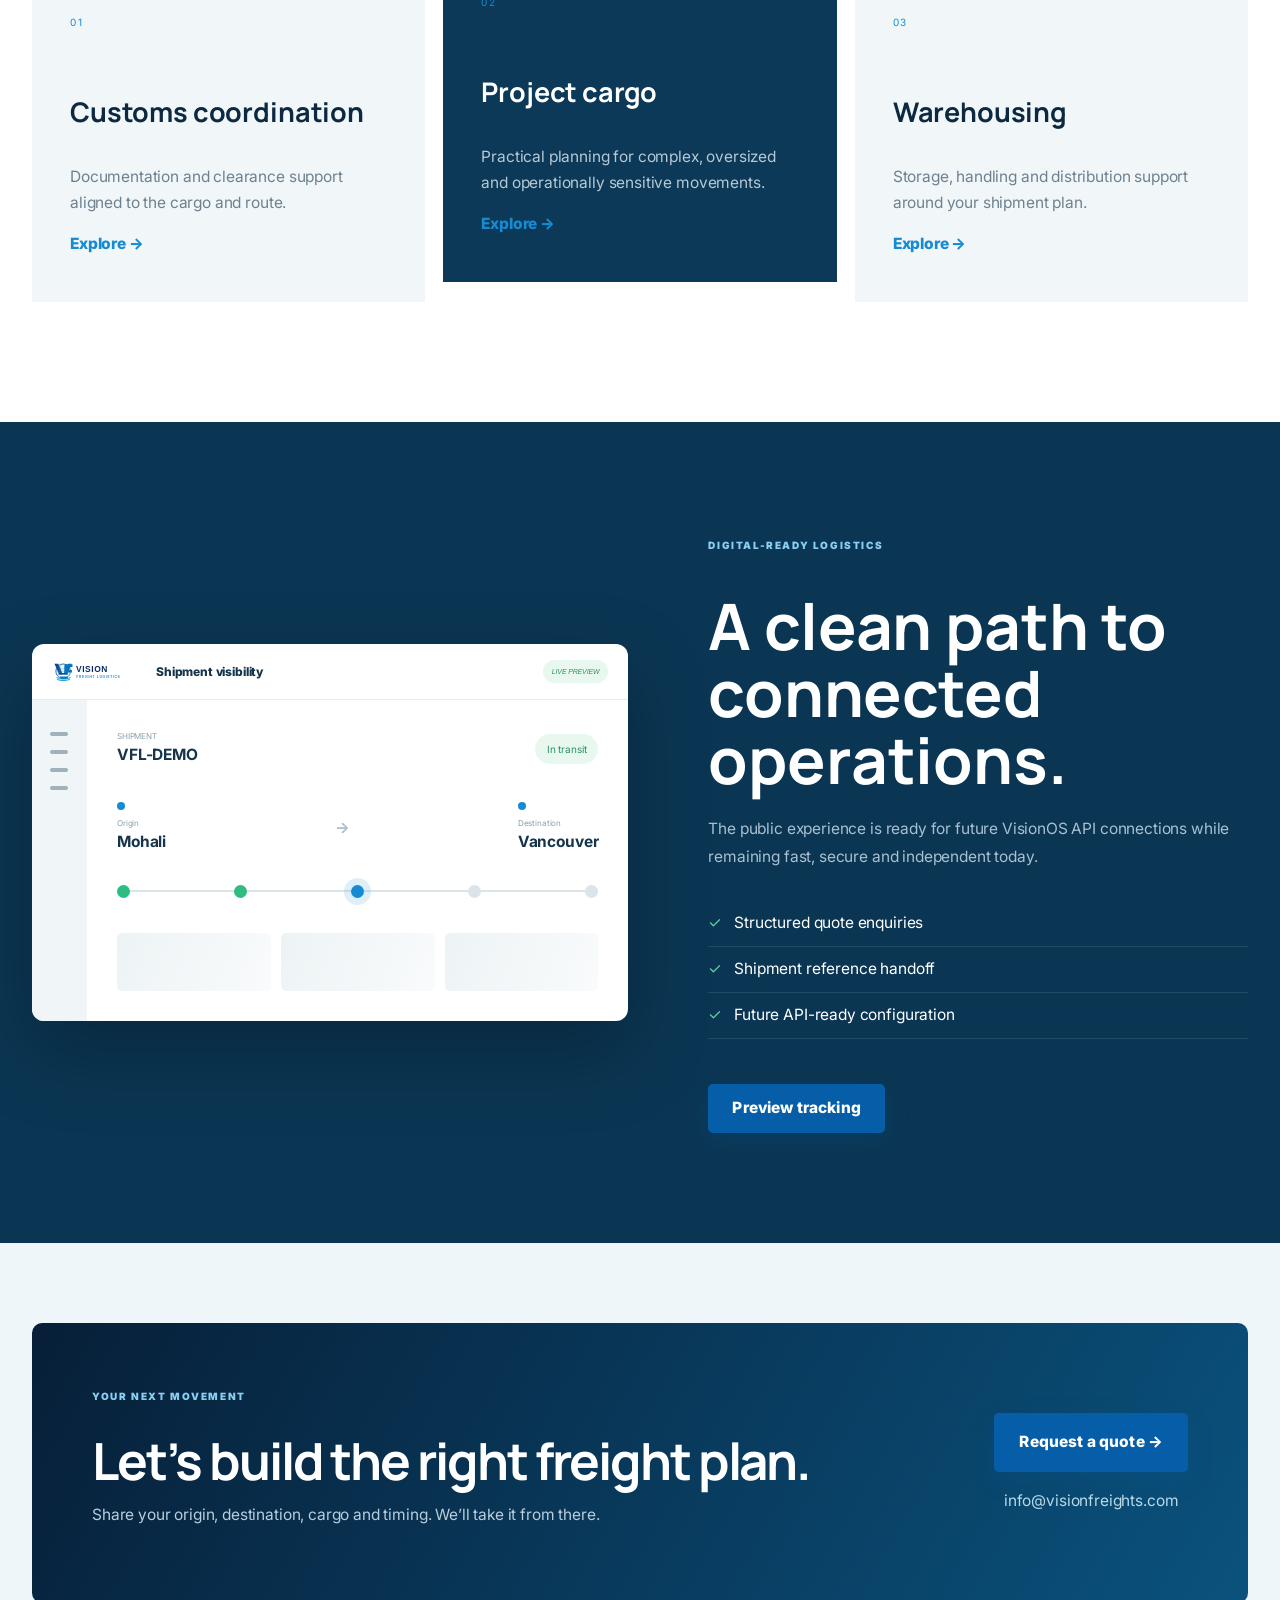
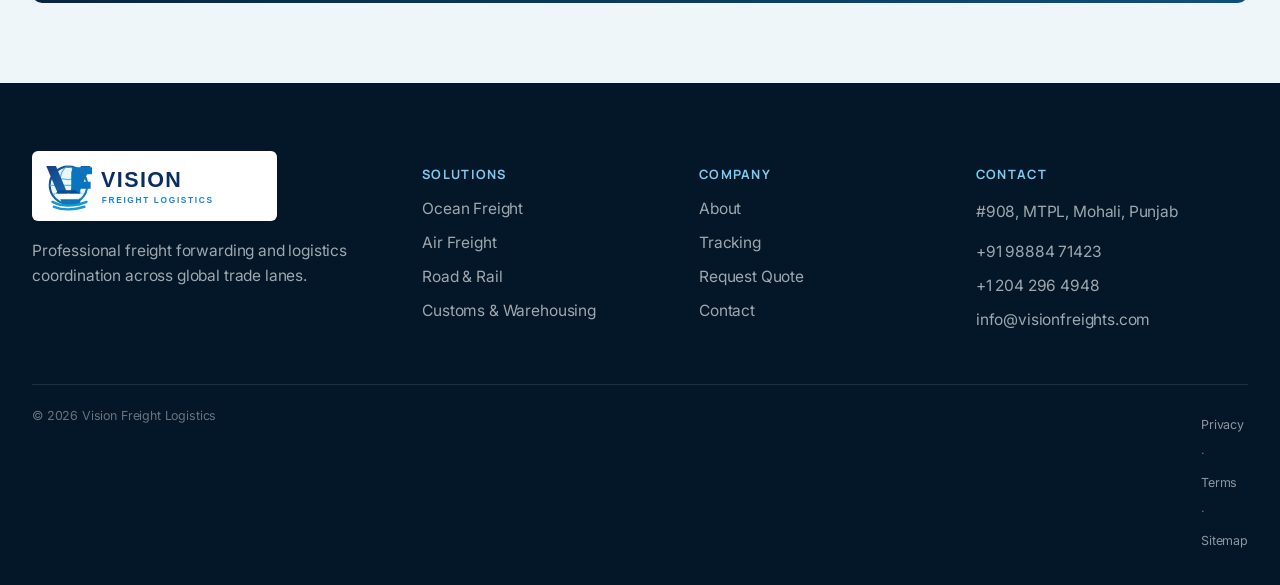
==== commit 6b5c48ef: "Upgrade V7 with professional freight photography" ====
--- a/index.html
+++ b/index.html
@@ -16,11 +16,10 @@
 <header class="site-header" id="siteHeader"><div class="container navbar"><a class="brand" href="index.html" aria-label="Vision Freight Logistics home"><img src="assets/icons/logo.svg" alt="Vision Freight Logistics"></a><button class="menu-toggle" aria-label="Open navigation" aria-expanded="false">☰</button><nav class="nav-links" aria-label="Main navigation"><a class="active" href="index.html">Home</a><a href="#modes">Solutions</a><a href="#network">Network</a><a href="tracking.html">Tracking</a><a href="about.html">About</a><a href="contact.html">Contact</a><a class="btn btn-primary" href="quote.html">Request Quote</a></nav></div></header>
 <main id="main">
 <section class="motion-hero">
-  <div class="hero-sky" aria-hidden="true"><span class="cloud c1"></span><span class="cloud c2"></span><span class="hero-plane">✈</span></div>
-  <div class="hero-grid" aria-hidden="true"></div><div class="hero-orbit orbit-one" aria-hidden="true"></div><div class="hero-orbit orbit-two" aria-hidden="true"></div>
+  <div class="hero-photo" aria-hidden="true"></div>
   <div class="container motion-hero-inner">
-    <div class="motion-hero-copy reveal"><span class="signal"><i></i> Global freight, precisely coordinated</span><h1>Freight in motion.<br><em>Control at every milestone.</em></h1><p>One connected logistics partner for ocean, air, rail, road and warehousing—from first enquiry to final delivery.</p><div class="hero-actions"><a class="btn btn-primary btn-lg" href="quote.html">Plan a shipment <span>→</span></a><a class="btn btn-ghost btn-lg" href="tracking.html">Track cargo</a></div><div class="hero-proof"><span><b>01</b> One point of contact</span><span><b>02</b> Multi-modal planning</span><span><b>03</b> Clear milestones</span></div></div>
-    <div class="hero-control reveal" aria-label="Shipment journey animation"><div class="control-top"><span>LIVE ROUTE PREVIEW</span><i>IN TRANSIT</i></div><div class="globe-stage"><svg viewBox="0 0 600 380" role="img" aria-label="Animated global freight route"><defs><radialGradient id="glow"><stop offset="0" stop-color="#168bd2" stop-opacity=".35"/><stop offset="1" stop-color="#168bd2" stop-opacity="0"/></radialGradient></defs><circle cx="300" cy="190" r="180" fill="url(#glow)"/><g class="world-lines"><ellipse cx="300" cy="190" rx="150" ry="150"/><ellipse cx="300" cy="190" rx="150" ry="72"/><path d="M150 190h300M300 40c-62 72-62 228 0 300M300 40c62 72 62 228 0 300"/></g><path class="hero-route" d="M145 237 C235 74 360 82 463 184"/><circle class="route-node n1" cx="145" cy="237" r="7"/><circle class="route-node n2" cx="463" cy="184" r="7"/><circle class="route-pulse" cx="145" cy="237" r="13"/><g class="route-ship"><path d="M-22 3h44l-8 10h-28z"/><rect x="-12" y="-8" width="11" height="10"/><rect x="2" y="-8" width="11" height="10"/></g></svg><div class="route-label from"><small>ORIGIN</small><strong>Mundra</strong></div><div class="route-label to"><small>DESTINATION</small><strong>Vancouver</strong></div></div><div class="control-stats"><div><small>MODE</small><strong>Ocean freight</strong></div><div><small>STATUS</small><strong>On schedule</strong></div><div><small>NEXT</small><strong>Port arrival</strong></div></div></div>
+    <div class="motion-hero-copy reveal"><span class="signal">International freight forwarding</span><h1>Move cargo.<br><em>Move business.</em></h1><p>Ocean, air, rail, road and warehousing coordinated through one responsive logistics partner.</p><div class="hero-actions"><a class="btn btn-primary btn-lg" href="quote.html">Request a freight plan <span>→</span></a><a class="btn btn-ghost btn-lg" href="tracking.html">Track shipment</a></div><div class="hero-proof"><span><b>01</b> One point of contact</span><span><b>02</b> Multi-modal planning</span><span><b>03</b> Clear milestones</span></div></div>
+    <div class="hero-service-panel reveal"><div class="service-panel-tabs"><span class="active">Quick quote</span><a href="tracking.html">Tracking</a></div><div class="service-panel-body"><small>PLAN YOUR SHIPMENT</small><h2>Where is your cargo moving?</h2><form action="quote.html" method="get"><label>From<input name="origin" placeholder="City, port or airport" required></label><span class="route-arrow">→</span><label>To<input name="destination" placeholder="City, port or airport" required></label><label class="mode-field">Mode<select name="mode"><option>Ocean freight</option><option>Air freight</option><option>Rail freight</option><option>Road transport</option><option>Warehousing</option></select></label><button type="submit">Continue to quote →</button></form><p>No instant-rate claim. Your enquiry goes directly to our freight team.</p></div></div>
   </div>
   <div class="container action-dock reveal"><form action="tracking.html" class="quick-track"><label for="heroReference"><small>TRACK A SHIPMENT</small><strong>Enter your reference</strong></label><input id="heroReference" name="reference" placeholder="VFL-DEMO" aria-label="Shipment reference"><button type="submit">Track now →</button></form><a class="quick-quote" href="quote.html"><span><small>START A NEW MOVEMENT</small><strong>Get a tailored freight plan</strong></span><b>→</b></a></div>
 </section>
@@ -30,11 +29,11 @@
 <div class="mode-stage" data-active-mode="sea">
   <div class="mode-copy"><span class="mode-number">01 / 05</span><h3>Ocean Freight</h3><p>FCL, LCL, consolidation and project cargo coordination across international trade lanes.</p><ul><li>Route and carrier planning</li><li>Documentation coordination</li><li>Milestone visibility</li></ul><a href="quote.html?mode=Ocean%20freight">Plan ocean freight →</a></div>
   <div class="mode-scenes" aria-live="polite">
-    <div class="mode-scene active sea-scene" data-scene="sea"><div class="sun"></div><div class="sea-cloud sc1"></div><div class="sea-cloud sc2"></div><div class="port-crane pc1"></div><div class="port-crane pc2"></div><div class="vessel"><i></i><b></b><span></span></div><div class="wave w1"></div><div class="wave w2"></div></div>
-    <div class="mode-scene air-scene" data-scene="air"><div class="air-cloud ac1"></div><div class="air-cloud ac2"></div><div class="cargo-plane"><span>VISION</span></div><div class="air-line"></div></div>
-    <div class="mode-scene rail-scene" data-scene="rail"><div class="mountain m1"></div><div class="mountain m2"></div><div class="train"><div class="engine"></div><div class="wagon"></div><div class="wagon"></div><div class="wagon"></div></div><div class="tracks"></div></div>
-    <div class="mode-scene road-scene" data-scene="road"><div class="road-hills"></div><div class="truck"><div class="truck-box">VISION</div><div class="truck-cab"></div><i></i><b></b></div><div class="road"></div></div>
-    <div class="mode-scene warehouse-scene" data-scene="warehouse"><div class="warehouse-racks"><i></i><i></i><i></i></div><div class="mini-crane"><b></b><span></span></div><div class="forklift"><i></i><b></b><span></span></div><div class="pallets"><i></i><i></i><i></i></div></div>
+    <div class="mode-scene active sea-scene" data-scene="sea"><img src="assets/images/ocean-freight-v2.webp" alt="Container vessel approaching an international port" width="1600" height="900"><span class="photo-caption"><b>Ocean freight</b><small>Vessel and port coordination</small></span></div>
+    <div class="mode-scene air-scene" data-scene="air"><img src="assets/images/air-freight-v2.webp" alt="Cargo aircraft above an international airport" width="1600" height="900" loading="lazy"><span class="photo-caption"><b>Air freight</b><small>Time-critical cargo movement</small></span></div>
+    <div class="mode-scene rail-scene" data-scene="rail"><img src="assets/images/rail-freight-v2.webp" alt="Intermodal freight train carrying containers" width="1600" height="900" loading="lazy"><span class="photo-caption"><b>Rail freight</b><small>Long-haul intermodal transport</small></span></div>
+    <div class="mode-scene road-scene" data-scene="road"><img src="assets/images/road-freight-v2.webp" alt="Container truck moving near a logistics terminal" width="1600" height="900" loading="lazy"><span class="photo-caption"><b>Road transport</b><small>First and final mile delivery</small></span></div>
+    <div class="mode-scene warehouse-scene" data-scene="warehouse"><img src="assets/images/warehousing-v2.webp" alt="Active warehouse with forklift and cargo crane" width="1600" height="900" loading="lazy"><span class="photo-caption"><b>Warehousing</b><small>Handling, storage and dispatch</small></span></div>
   </div>
 </div></div></section>
 
--- a/assets/css/v7-motion.css
+++ b/assets/css/v7-motion.css
@@ -5,3 +5,21 @@
 @media(max-width:980px){.motion-hero{padding-top:65px}.motion-hero-inner,.network-grid,.visibility-grid{grid-template-columns:1fr}.hero-control{max-width:650px}.action-dock{grid-template-columns:1fr}.mode-stage{grid-template-columns:1fr}.mode-copy{min-height:400px}.premium-grid{grid-template-columns:1fr}.premium-grid .featured{transform:none}.trade-map{order:-1}.final-cta-inner{align-items:flex-start;gap:35px}.mode-scenes{min-height:450px}}
 @media(max-width:680px){.motion-hero{min-height:auto;padding-top:55px}.motion-hero h1{font-size:48px}.motion-hero-inner{gap:45px}.hero-control{margin:0 -10px}.hero-proof{display:grid;grid-template-columns:1fr 1fr}.action-dock{margin:55px -2px 0}.quick-track{align-items:stretch;flex-direction:column;gap:12px}.quick-track button{text-align:left;padding:10px 0}.quick-quote{min-height:100px}.mode-tabs{overflow-x:auto;grid-template-columns:repeat(5,minmax(105px,1fr))}.mode-stage{margin:0 -6px}.mode-copy{padding:38px 28px;min-height:420px}.mode-scenes{min-height:360px}.vessel{transform:scale(.68);transform-origin:left bottom}.premium-grid article{min-height:280px}.network-section,.services-premium,.visibility-section,.mode-experience{padding:80px 0}.visibility-ui{font-size:80%}.ui-content{padding:20px 15px}.final-cta-inner{padding:38px 25px;flex-direction:column}.control-stats div{padding:12px 8px}.route-label{display:none}}
 @media(prefers-reduced-motion:reduce){*,*:before,*:after{scroll-behavior:auto!important;animation-duration:.01ms!important;animation-iteration-count:1!important;transition-duration:.01ms!important}}
+
+/* V7.1 photographic direction — restrained motion, real freight imagery */
+.motion-hero{min-height:780px;padding:88px 0 0;background:#061c31;isolation:isolate}
+.hero-photo{position:absolute;inset:0;background:url('../images/ocean-freight-v2.webp') center 48%/cover no-repeat;z-index:-2;animation:cinematic-pan 22s ease-in-out infinite alternate;transform:scale(1.025)}
+.motion-hero:after{content:"";position:absolute;inset:0;z-index:-1;background:linear-gradient(90deg,rgba(3,20,35,.94) 0%,rgba(4,27,46,.8) 44%,rgba(4,25,42,.27) 72%,rgba(4,25,42,.16) 100%)}
+.motion-hero-inner{grid-template-columns:1.04fr .96fr;min-height:540px;gap:80px}
+.motion-hero h1{font-size:clamp(54px,6.2vw,88px);max-width:720px;text-shadow:0 3px 20px rgba(0,0,0,.18)}
+.motion-hero h1 em{color:#73cef2}
+.signal{color:#fff;border-left:3px solid #32a9dd;padding-left:12px}
+.signal i,.hero-sky,.hero-grid,.hero-orbit{display:none}
+.hero-service-panel{background:rgba(255,255,255,.98);color:var(--v7-ink);border-radius:10px;box-shadow:0 32px 90px rgba(0,0,0,.3);overflow:hidden;align-self:center}
+.service-panel-tabs{display:flex;border-bottom:1px solid #dfe9ee;padding:0 28px;gap:30px}.service-panel-tabs>*{padding:20px 0;color:#6f8392;font-weight:800;font-size:13px}.service-panel-tabs .active{color:#0878ba;border-bottom:3px solid #168bd2}.service-panel-body{padding:30px}.service-panel-body>small{font-size:9px;letter-spacing:.16em;color:#168bd2;font-weight:800}.service-panel-body h2{font-size:26px;margin:9px 0 24px}.service-panel-body form{display:grid;grid-template-columns:1fr auto 1fr;gap:14px;align-items:end}.service-panel-body label{display:grid;gap:7px;color:#678091;font-size:10px;font-weight:800;text-transform:uppercase;letter-spacing:.08em}.service-panel-body input,.service-panel-body select{width:100%;background:#f5f8fa;border:1px solid #d5e1e7!important;padding:10px;font:inherit;color:#17364a}.route-arrow{padding-bottom:15px;color:#168bd2;font-weight:900}.service-panel-body .mode-field{grid-column:1/4}.service-panel-body button{grid-column:1/4;border:0;border-radius:5px;background:#147fbd;color:#fff;padding:15px;font-weight:800;cursor:pointer}.service-panel-body p{font-size:10px;color:#78909f;margin:14px 0 0}
+.action-dock{margin-top:48px}.mode-experience{background:#f4f8fa}.mode-scenes{background:#0a263b}.mode-scene{overflow:hidden;background:#0a263b!important}.mode-scene:after{content:"";position:absolute;inset:0;background:linear-gradient(180deg,transparent 54%,rgba(3,20,33,.58));pointer-events:none}.mode-scene img{width:100%;height:100%;object-fit:cover;display:block;transform:scale(1.035);transition:transform 1.2s cubic-bezier(.2,.7,.2,1);will-change:transform}.mode-scene.active img{animation:photo-drift 14s ease-in-out infinite alternate}.photo-caption{position:absolute;z-index:2;left:28px;bottom:25px;display:grid;color:#fff;border-left:3px solid #39aee0;padding-left:13px;text-shadow:0 2px 12px rgba(0,0,0,.35)}.photo-caption b{font-size:14px}.photo-caption small{font-size:10px;color:#d1e3ec;margin-top:4px}.mode-tabs button{transition:color .2s,border-color .2s}.trade-route{animation-duration:28s}.signal,.route-pulse{animation:none}
+@keyframes cinematic-pan{from{transform:scale(1.025) translateX(-.4%)}to{transform:scale(1.055) translateX(.5%)}}
+@keyframes photo-drift{from{transform:scale(1.035) translateX(-.35%)}to{transform:scale(1.065) translateX(.45%)}}
+@media(max-width:980px){.motion-hero-inner{grid-template-columns:1fr;gap:36px;padding-bottom:50px}.hero-service-panel{max-width:620px}.motion-hero:after{background:linear-gradient(90deg,rgba(3,20,35,.9),rgba(3,20,35,.5))}}
+@media(max-width:680px){.motion-hero{padding-top:44px}.motion-hero h1{font-size:49px}.hero-service-panel{margin:0 -3px}.service-panel-body{padding:24px 20px}.service-panel-body form{grid-template-columns:1fr}.service-panel-body label,.service-panel-body .mode-field,.service-panel-body button{grid-column:1}.route-arrow{display:none}.hero-photo{background-position:61% center}.motion-hero:after{background:rgba(3,20,35,.7)}.mode-scenes{min-height:330px}.photo-caption{left:20px;bottom:18px}}
+@media(prefers-reduced-motion:reduce){.hero-photo,.mode-scene.active img{animation:none!important;transform:none!important}}
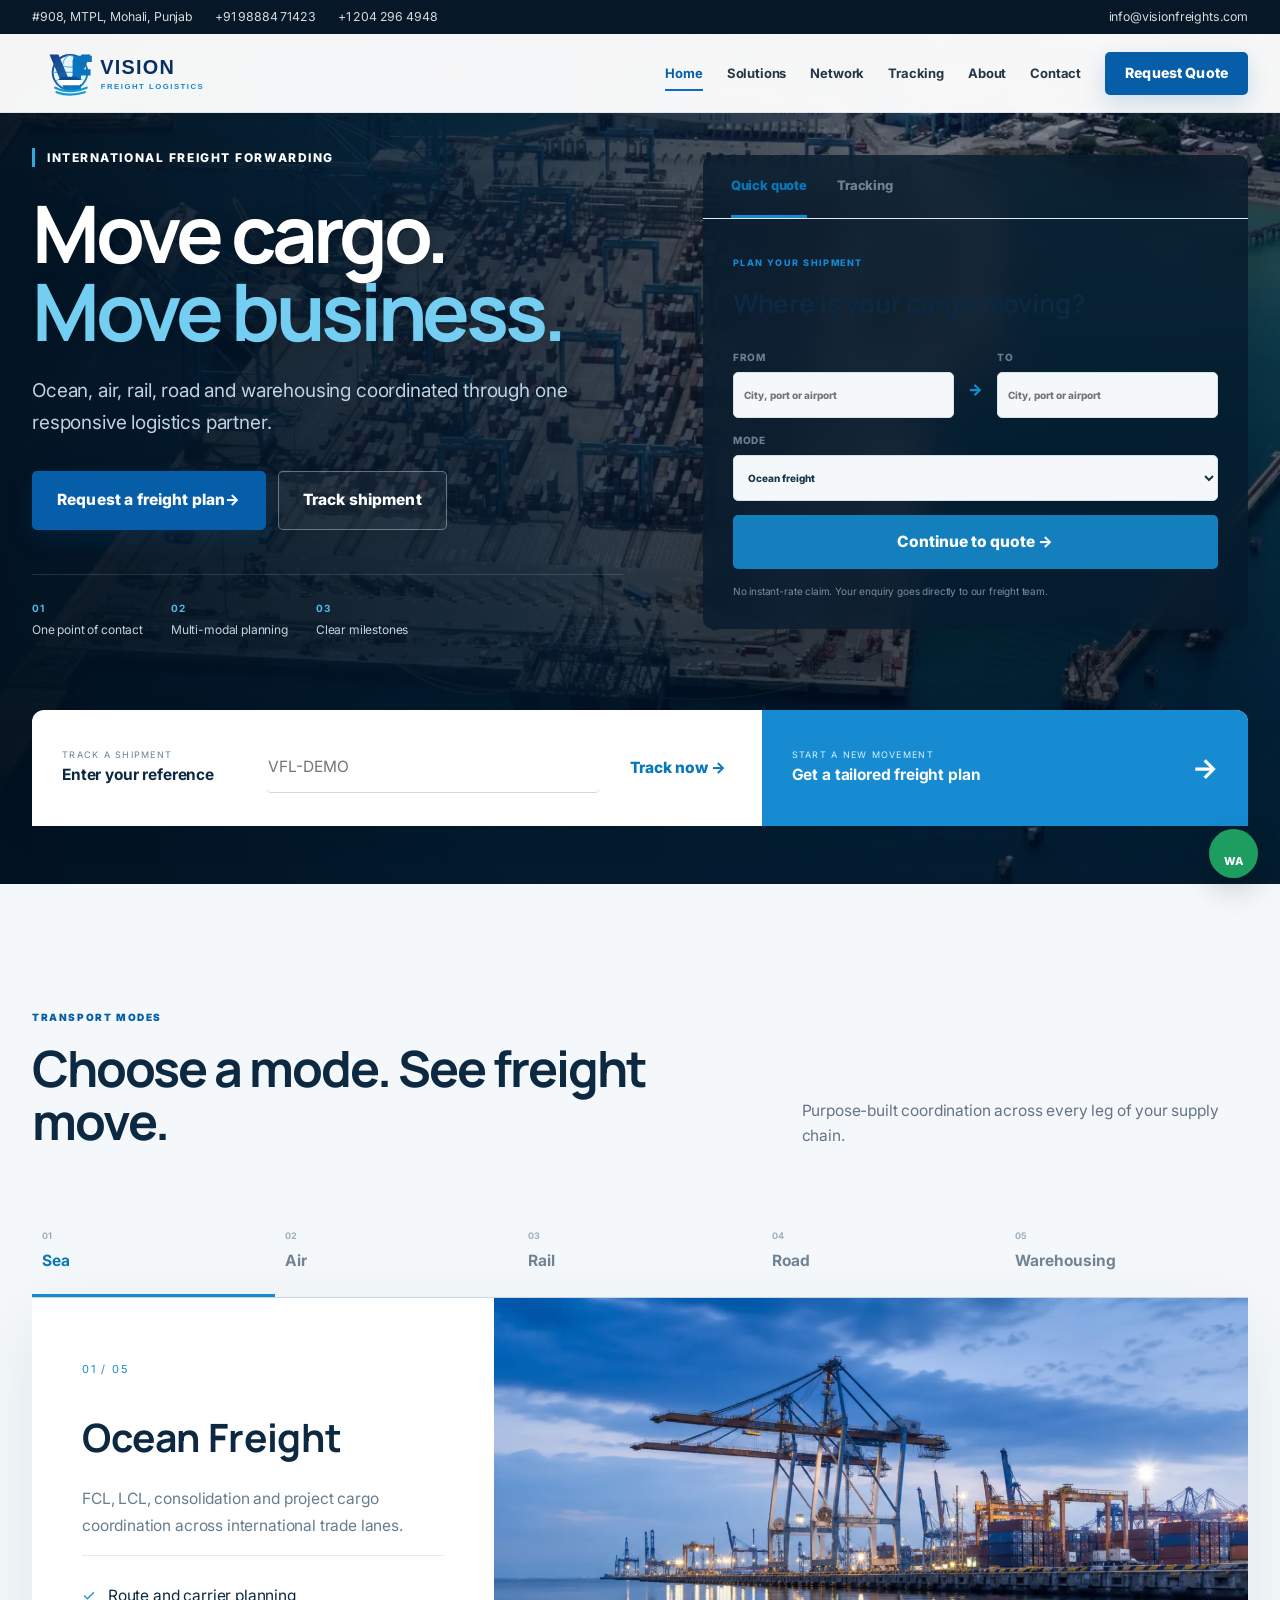
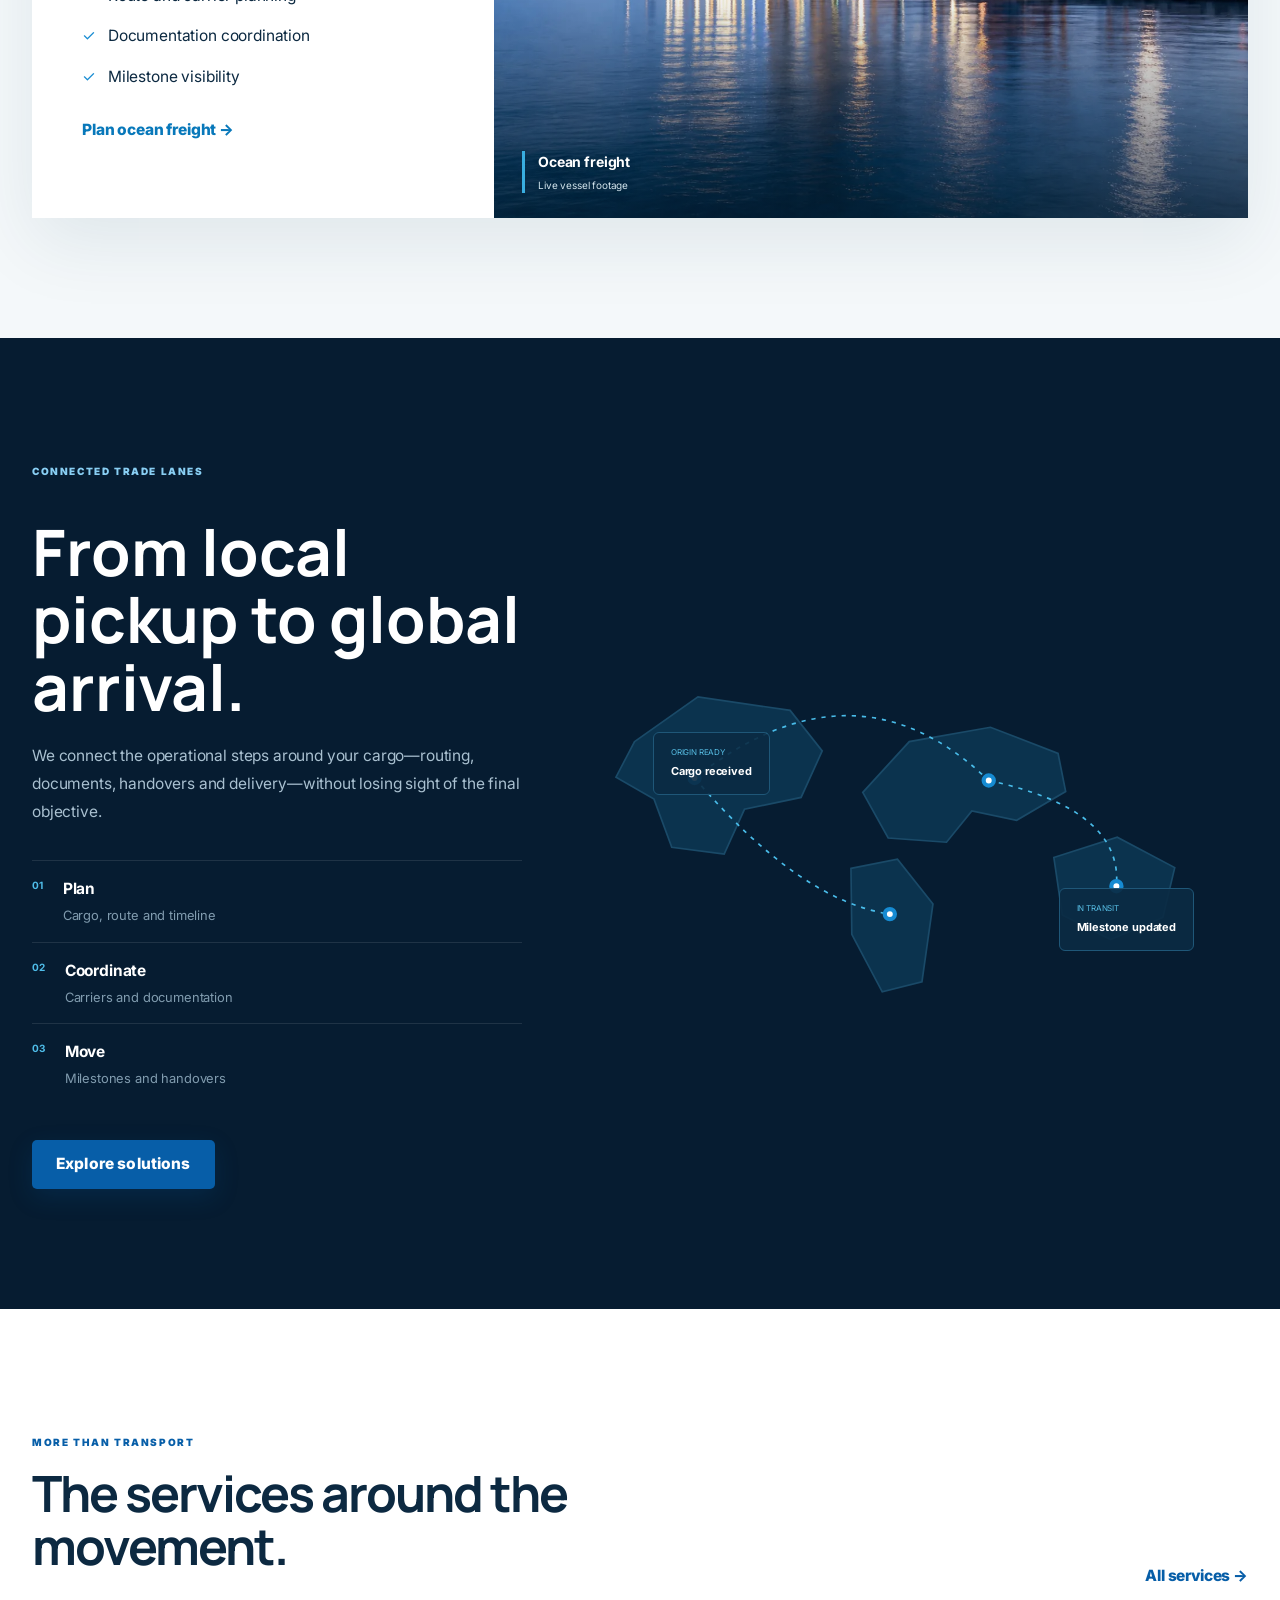
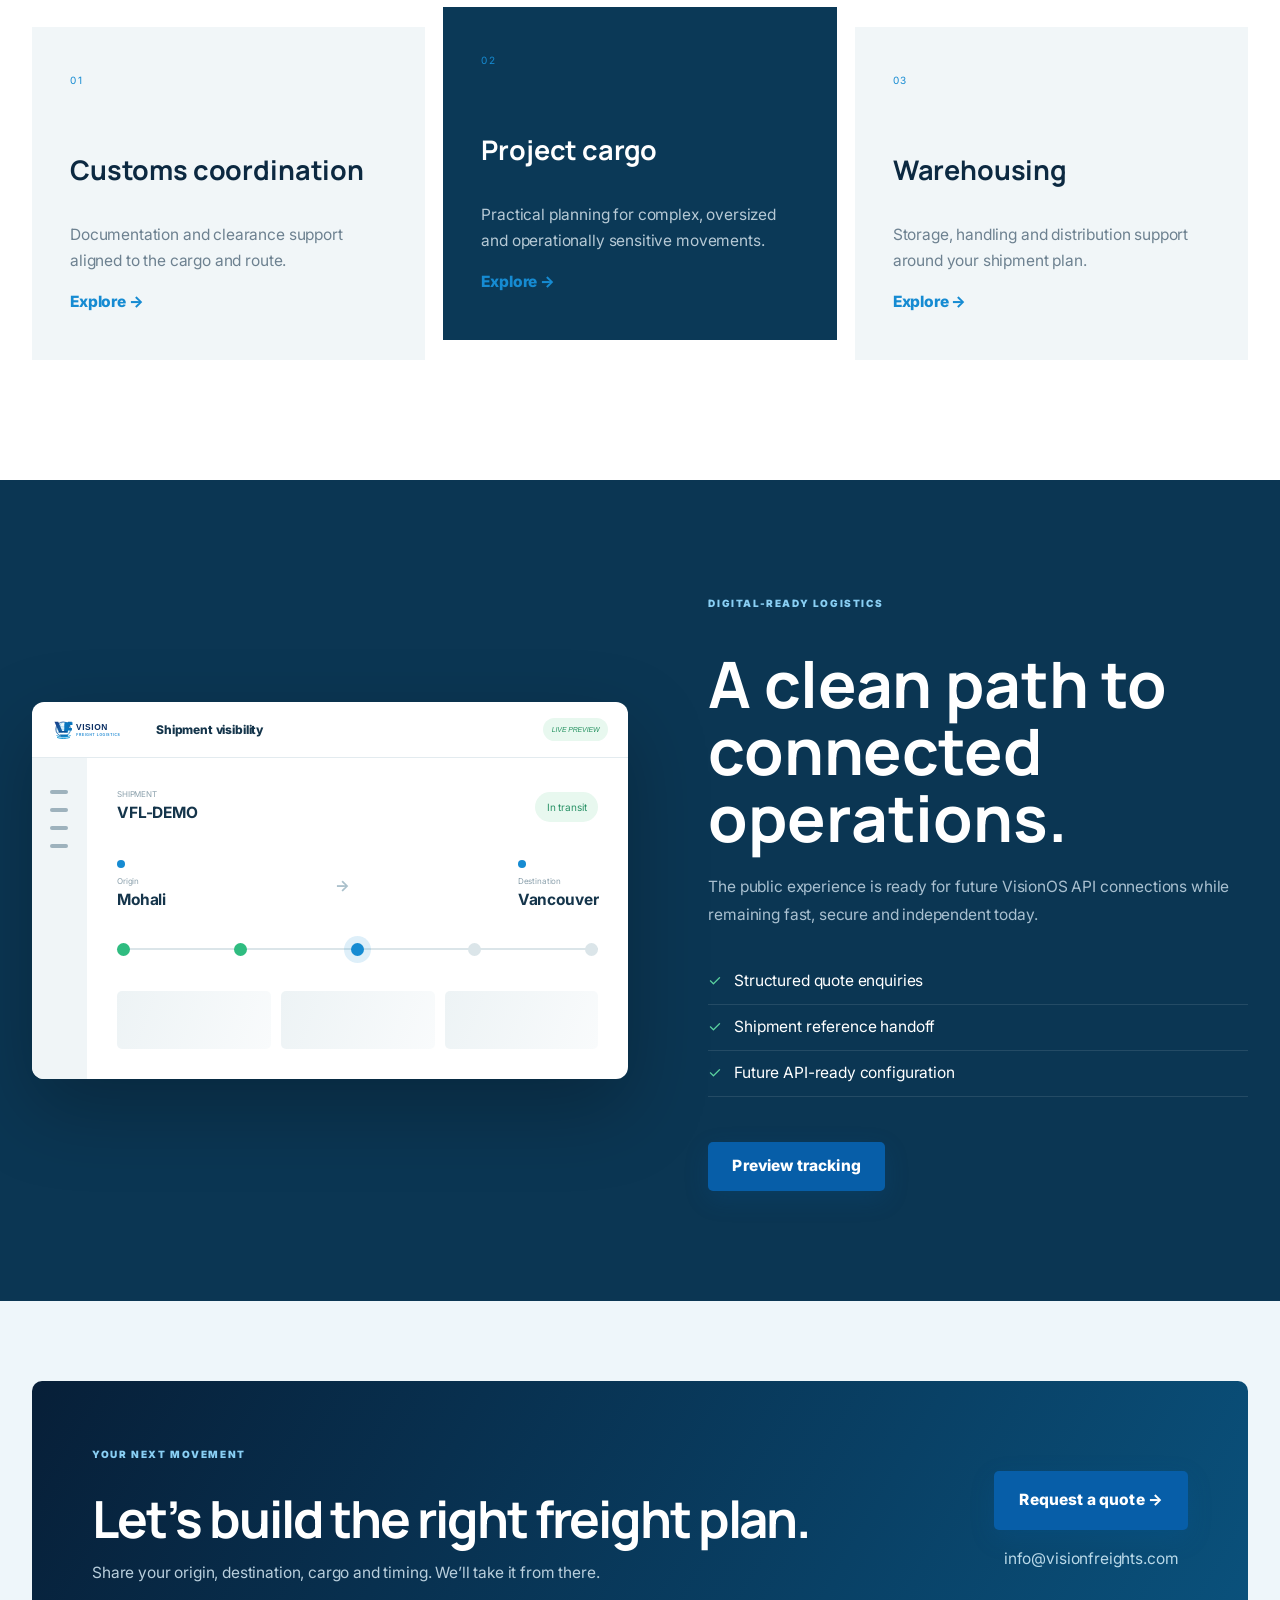
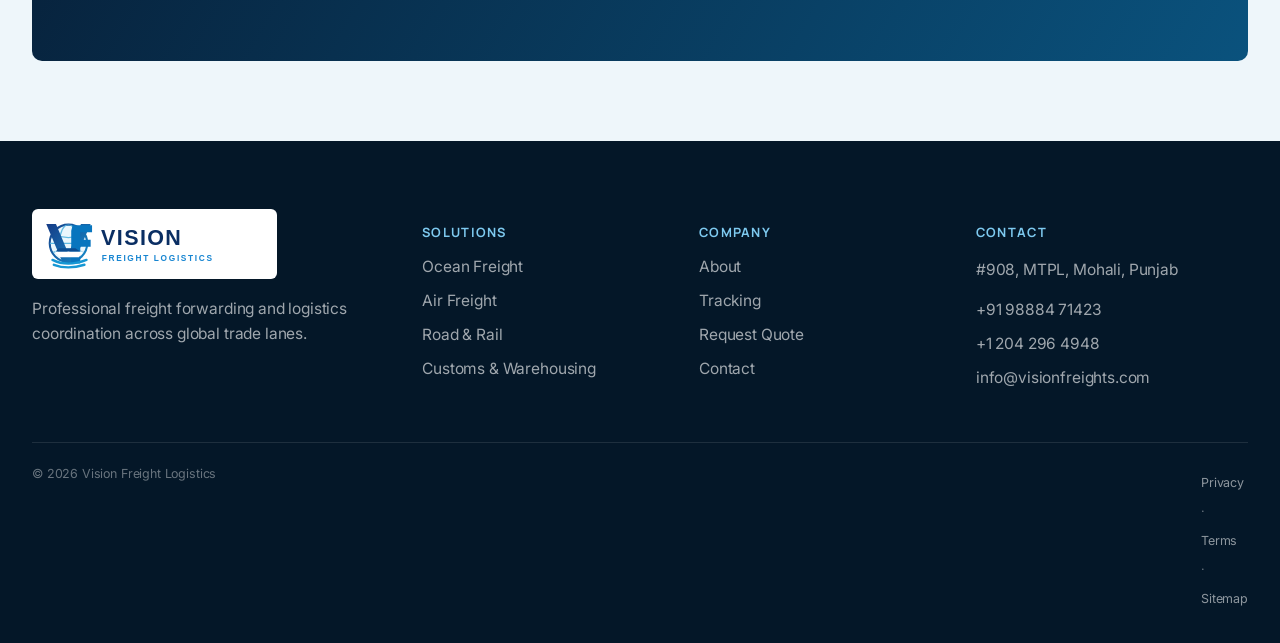
==== commit f7fb6ece: "Launch V8 live-action freight website" ====
--- a/index.html
+++ b/index.html
@@ -7,7 +7,9 @@
 <meta name="theme-color" content="#061c31"><meta name="robots" content="index,follow">
 <meta property="og:title" content="Vision Freight Logistics"><meta property="og:description" content="Freight in motion. Control at every milestone."><meta property="og:type" content="website"><meta property="og:url" content="https://www.visionfreights.com/">
 <link rel="canonical" href="https://www.visionfreights.com/"><link rel="icon" href="assets/icons/logo.svg" type="image/svg+xml">
-<link rel="stylesheet" href="assets/css/style.css"><link rel="stylesheet" href="assets/css/enterprise-final.css"><link rel="stylesheet" href="assets/css/v7-motion.css">
+<link rel="preload" as="image" href="assets/images/scenes/sea-port.webp" fetchpriority="high">
+<link rel="preload" as="image" href="assets/images/vehicles/ship.webp" fetchpriority="high">
+<link rel="stylesheet" href="assets/css/style.css"><link rel="stylesheet" href="assets/css/enterprise-final.css"><link rel="stylesheet" href="assets/css/v7-motion.css"><link rel="stylesheet" href="assets/css/v8-dynamic.css?v=8.2">
 <script type="application/ld+json">{"@context":"https://schema.org","@type":"Organization","name":"Vision Freight Logistics","url":"https://www.visionfreights.com/","email":"info@visionfreights.com","telephone":"+91 98884 71423","address":{"@type":"PostalAddress","streetAddress":"#908, MTPL","addressLocality":"Mohali","addressRegion":"Punjab","addressCountry":"IN"}}</script>
 </head>
 <body class="v7-home">
@@ -16,7 +18,7 @@
 <header class="site-header" id="siteHeader"><div class="container navbar"><a class="brand" href="index.html" aria-label="Vision Freight Logistics home"><img src="assets/icons/logo.svg" alt="Vision Freight Logistics"></a><button class="menu-toggle" aria-label="Open navigation" aria-expanded="false">☰</button><nav class="nav-links" aria-label="Main navigation"><a class="active" href="index.html">Home</a><a href="#modes">Solutions</a><a href="#network">Network</a><a href="tracking.html">Tracking</a><a href="about.html">About</a><a href="contact.html">Contact</a><a class="btn btn-primary" href="quote.html">Request Quote</a></nav></div></header>
 <main id="main">
 <section class="motion-hero">
-  <div class="hero-photo" aria-hidden="true"></div>
+  <div class="hero-film" aria-hidden="true"><video autoplay muted loop playsinline preload="auto" poster="assets/images/scenes/hero-live-poster.webp"><source src="assets/video/vision-freight-hero.mp4" type="video/mp4"></video><span class="hero-film-shade"></span></div>
   <div class="container motion-hero-inner">
     <div class="motion-hero-copy reveal"><span class="signal">International freight forwarding</span><h1>Move cargo.<br><em>Move business.</em></h1><p>Ocean, air, rail, road and warehousing coordinated through one responsive logistics partner.</p><div class="hero-actions"><a class="btn btn-primary btn-lg" href="quote.html">Request a freight plan <span>→</span></a><a class="btn btn-ghost btn-lg" href="tracking.html">Track shipment</a></div><div class="hero-proof"><span><b>01</b> One point of contact</span><span><b>02</b> Multi-modal planning</span><span><b>03</b> Clear milestones</span></div></div>
     <div class="hero-service-panel reveal"><div class="service-panel-tabs"><span class="active">Quick quote</span><a href="tracking.html">Tracking</a></div><div class="service-panel-body"><small>PLAN YOUR SHIPMENT</small><h2>Where is your cargo moving?</h2><form action="quote.html" method="get"><label>From<input name="origin" placeholder="City, port or airport" required></label><span class="route-arrow">→</span><label>To<input name="destination" placeholder="City, port or airport" required></label><label class="mode-field">Mode<select name="mode"><option>Ocean freight</option><option>Air freight</option><option>Rail freight</option><option>Road transport</option><option>Warehousing</option></select></label><button type="submit">Continue to quote →</button></form><p>No instant-rate claim. Your enquiry goes directly to our freight team.</p></div></div>
@@ -29,11 +31,11 @@
 <div class="mode-stage" data-active-mode="sea">
   <div class="mode-copy"><span class="mode-number">01 / 05</span><h3>Ocean Freight</h3><p>FCL, LCL, consolidation and project cargo coordination across international trade lanes.</p><ul><li>Route and carrier planning</li><li>Documentation coordination</li><li>Milestone visibility</li></ul><a href="quote.html?mode=Ocean%20freight">Plan ocean freight →</a></div>
   <div class="mode-scenes" aria-live="polite">
-    <div class="mode-scene active sea-scene" data-scene="sea"><img src="assets/images/ocean-freight-v2.webp" alt="Container vessel approaching an international port" width="1600" height="900"><span class="photo-caption"><b>Ocean freight</b><small>Vessel and port coordination</small></span></div>
-    <div class="mode-scene air-scene" data-scene="air"><img src="assets/images/air-freight-v2.webp" alt="Cargo aircraft above an international airport" width="1600" height="900" loading="lazy"><span class="photo-caption"><b>Air freight</b><small>Time-critical cargo movement</small></span></div>
-    <div class="mode-scene rail-scene" data-scene="rail"><img src="assets/images/rail-freight-v2.webp" alt="Intermodal freight train carrying containers" width="1600" height="900" loading="lazy"><span class="photo-caption"><b>Rail freight</b><small>Long-haul intermodal transport</small></span></div>
-    <div class="mode-scene road-scene" data-scene="road"><img src="assets/images/road-freight-v2.webp" alt="Container truck moving near a logistics terminal" width="1600" height="900" loading="lazy"><span class="photo-caption"><b>Road transport</b><small>First and final mile delivery</small></span></div>
-    <div class="mode-scene warehouse-scene" data-scene="warehouse"><img src="assets/images/warehousing-v2.webp" alt="Active warehouse with forklift and cargo crane" width="1600" height="900" loading="lazy"><span class="photo-caption"><b>Warehousing</b><small>Handling, storage and dispatch</small></span></div>
+    <div class="mode-scene active" data-scene="sea"><video class="mode-video" autoplay muted loop playsinline preload="metadata" poster="assets/images/scenes/sea-port.webp"><source src="assets/video/modes/sea.mp4" type="video/mp4"></video><span class="photo-caption"><b>Ocean freight</b><small>Live vessel footage</small></span></div>
+    <div class="mode-scene" data-scene="air"><video class="mode-video" muted loop playsinline preload="metadata" poster="assets/images/scenes/air-cargo-terminal.webp"><source src="assets/video/modes/air.mp4" type="video/mp4"></video><span class="photo-caption"><b>Air freight</b><small>Live cargo aircraft footage</small></span></div>
+    <div class="mode-scene" data-scene="rail"><video class="mode-video" muted loop playsinline preload="metadata" poster="assets/images/scenes/rail-terminal.webp"><source src="assets/video/modes/rail.mp4" type="video/mp4"></video><span class="photo-caption"><b>Rail freight</b><small>Live freight-train footage</small></span></div>
+    <div class="mode-scene" data-scene="road"><video class="mode-video" muted loop playsinline preload="metadata" poster="assets/images/scenes/road-terminal.webp"><source src="assets/video/modes/road.mp4" type="video/mp4"></video><span class="photo-caption"><b>Road transport</b><small>Live road-freight footage</small></span></div>
+    <div class="mode-scene" data-scene="warehouse"><video class="mode-video" muted loop playsinline preload="metadata" poster="assets/images/scenes/warehouse.webp"><source src="assets/video/modes/warehouse.mp4" type="video/mp4"></video><span class="photo-caption"><b>Warehousing</b><small>Live workers and forklift footage</small></span></div>
   </div>
 </div></div></section>
 
@@ -47,5 +49,5 @@
 </main>
 <footer class="footer"><div class="container footer-grid"><div><img src="assets/icons/logo.svg" alt="Vision Freight Logistics" class="footer-logo"><p>Professional freight forwarding and logistics coordination across global trade lanes.</p></div><div><h3>SOLUTIONS</h3><a href="#modes">Ocean Freight</a><a href="#modes">Air Freight</a><a href="#modes">Road & Rail</a><a href="services.html">Customs & Warehousing</a></div><div><h3>COMPANY</h3><a href="about.html">About</a><a href="tracking.html">Tracking</a><a href="quote.html">Request Quote</a><a href="contact.html">Contact</a></div><div><h3>CONTACT</h3><p>#908, MTPL, Mohali, Punjab</p><a href="tel:+919888471423">+91 98884 71423</a><a href="tel:+12042964948">+1 204 296 4948</a><a href="mailto:info@visionfreights.com">info@visionfreights.com</a></div></div><div class="container footer-bottom"><span>© <span id="year"></span> Vision Freight Logistics</span><div><a href="privacy.html">Privacy</a><span> · </span><a href="terms.html">Terms</a><span> · </span><a href="sitemap.xml">Sitemap</a></div></div></footer>
 <a class="whatsapp" href="https://wa.me/919888471423" aria-label="Contact Vision Freight Logistics on WhatsApp">WA</a><button class="back-to-top" type="button" aria-label="Back to top">↑</button>
-<script src="assets/js/main.js"></script><script src="assets/js/v7-motion.js"></script>
+<script src="assets/js/main.js"></script><script src="assets/js/v7-motion.js?v=8.2"></script><script src="assets/js/v8-dynamic.js?v=8.2"></script>
 </body></html>
--- a/assets/css/v8-dynamic.css
+++ b/assets/css/v8-dynamic.css
@@ -0,0 +1,14 @@
+:root{--v8-navy:#061b30;--v8-cyan:#35b8ed}.scene-shell{position:relative;overflow:hidden;isolation:isolate;background:#08243c}.scene-bg{position:absolute;inset:0;width:100%;height:100%;object-fit:cover;z-index:0}.scene-shell:after{content:"";position:absolute;inset:0;z-index:1;pointer-events:none;background:linear-gradient(90deg,rgba(3,18,32,.19),transparent 55%),linear-gradient(0deg,rgba(2,18,30,.22),transparent 45%)}.scene-vehicle{position:absolute;z-index:3;display:block;will-change:transform;filter:drop-shadow(0 16px 18px rgba(3,18,30,.32));pointer-events:none}.motion-hero{min-height:850px;background:#061c31}.hero-live-scene{position:absolute;inset:0}.hero-live-scene:after{background:linear-gradient(90deg,rgba(2,17,31,.94) 0%,rgba(3,26,45,.79) 38%,rgba(3,26,45,.22) 72%,rgba(3,26,45,.34)),linear-gradient(0deg,rgba(2,17,31,.63),transparent 60%)}.hero-live-scene .scene-bg{animation:v8-hero-camera 18s ease-in-out infinite alternate}.hero-live-scene .moving-ship{width:min(43vw,660px);left:49%;bottom:13%;animation:v8-hero-ship 19s ease-in-out infinite}.scene-haze{position:absolute;z-index:2;inset:0;background:linear-gradient(110deg,rgba(100,199,235,.08),transparent 52%);mix-blend-mode:screen}.motion-hero-inner{z-index:4}.hero-service-panel{background:rgba(4,25,43,.78)!important;border-color:rgba(255,255,255,.22)!important;backdrop-filter:blur(18px)}.action-dock{z-index:5}.mode-scenes .scene-shell{background:#0a2940}.mode-scenes .scene-bg{z-index:0;transition:transform 9s ease}.mode-scene.active .scene-bg{transform:scale(1.035)}.mode-scene .photo-caption{z-index:6}.mode-scene:not(.active) .scene-vehicle,.mode-scene:not(.active) .wake,.mode-scene:not(.active) .flight-trail,.mode-scene:not(.active) .crane-rail{animation-play-state:paused!important}.moving-ship{width:62%;left:-48%;bottom:8%;animation:v8-sail 15s linear infinite}.wake{position:absolute;z-index:2;height:3px;width:32%;left:-33%;bottom:15%;background:linear-gradient(90deg,transparent,rgba(255,255,255,.9),transparent);border-radius:50%;filter:blur(1px);animation:v8-wake 15s linear infinite}.wake-two{bottom:12%;animation-delay:-.22s;opacity:.6}.moving-plane{width:44%;left:-43%;top:30%;animation:v8-fly 12s cubic-bezier(.39,.1,.58,.92) infinite}.flight-trail{position:absolute;z-index:2;left:-38%;top:61%;width:45%;height:2px;background:linear-gradient(90deg,transparent,rgba(255,255,255,.72));transform:rotate(-10deg);animation:v8-trail 12s cubic-bezier(.39,.1,.58,.92) infinite}.moving-train{width:76%;left:-74%;bottom:2%;animation:v8-rail 13s linear infinite}.moving-truck{width:42%;left:-39%;bottom:0;animation:v8-road 11s linear infinite}.road-shadow{position:absolute;z-index:2;bottom:8%;left:-36%;width:35%;height:7%;border-radius:50%;background:rgba(0,0,0,.25);filter:blur(8px);animation:v8-road-shadow 11s linear infinite}.moving-forklift{width:31%;right:-31%;bottom:-5%;animation:v8-forklift 10s ease-in-out infinite}.crane-rail{position:absolute;z-index:2;left:14%;right:9%;top:7%;height:8px;background:#e7a51f;box-shadow:0 5px 14px rgba(0,0,0,.25)}.crane-rail i{position:absolute;left:55%;top:7px;width:3px;height:150px;background:#263d49;animation:v8-trolley 8s ease-in-out infinite}.crane-rail b{position:absolute;left:calc(55% - 34px);top:148px;width:70px;height:40px;background:#b97132;box-shadow:0 8px 12px rgba(0,0,0,.25);animation:v8-load 8s ease-in-out infinite}.page-motion-scene{position:absolute;inset:0;z-index:0}.page-hero.v8-live-hero{position:relative;min-height:440px;display:flex;align-items:center;overflow:hidden;isolation:isolate}.page-hero.v8-live-hero>.container{position:relative;z-index:5;max-width:1240px}.page-hero.v8-live-hero h1,.page-hero.v8-live-hero p{max-width:650px;text-shadow:0 2px 18px rgba(0,0,0,.38)}.page-motion-scene:after{background:linear-gradient(90deg,rgba(2,18,33,.94) 0%,rgba(3,25,44,.72) 46%,rgba(3,25,44,.14) 80%),linear-gradient(0deg,rgba(2,18,33,.45),transparent)}.page-motion-scene .moving-ship{width:min(42vw,620px);bottom:6%;animation-duration:17s}.page-motion-scene .moving-plane{width:min(36vw,530px);animation-duration:11s}.page-motion-scene .moving-truck{width:min(37vw,540px);animation-duration:10s}.page-motion-scene .moving-forklift{width:min(28vw,400px)}
+@keyframes v8-hero-camera{from{transform:scale(1.02) translate3d(0,0,0)}to{transform:scale(1.075) translate3d(-1.3%,0,0)}}@keyframes v8-hero-ship{0%{transform:translate3d(5%,1%,0)}48%{transform:translate3d(15%,-1%,0)}52%{transform:translate3d(15%,-1%,0)}100%{transform:translate3d(5%,1%,0)}}@keyframes v8-sail{0%{transform:translate3d(0,0,0)}48%,58%{transform:translate3d(210%,0,0)}100%{transform:translate3d(210%,0,0)}}@keyframes v8-wake{0%{transform:translate3d(0,0,0) scaleX(.65)}48%,58%{transform:translate3d(395%,0,0) scaleX(1)}100%{transform:translate3d(395%,0,0) scaleX(1)}}@keyframes v8-fly{0%{transform:translate3d(0,18%,0) rotate(-5deg) scale(.72)}52%,65%{transform:translate3d(295%,-42%,0) rotate(-7deg) scale(1.04)}100%{transform:translate3d(295%,-42%,0) rotate(-7deg) scale(1.04)}}@keyframes v8-trail{0%{transform:translate3d(0,0,0) rotate(-10deg);opacity:0}10%{opacity:.65}52%,100%{transform:translate3d(286%,-510%,0) rotate(-10deg);opacity:0}}@keyframes v8-rail{0%{transform:translate3d(0,0,0)}58%,70%{transform:translate3d(232%,0,0)}100%{transform:translate3d(232%,0,0)}}@keyframes v8-road{0%{transform:translate3d(0,0,0)}58%,70%{transform:translate3d(330%,0,0)}100%{transform:translate3d(330%,0,0)}}@keyframes v8-road-shadow{0%{transform:translate3d(0,0,0)}58%,70%{transform:translate3d(390%,0,0)}100%{transform:translate3d(390%,0,0)}}@keyframes v8-forklift{0%{transform:translate3d(0,0,0)}45%,58%{transform:translate3d(-245%,0,0)}72%{transform:translate3d(-245%,0,0)}100%{transform:translate3d(0,0,0)}}@keyframes v8-trolley{0%,100%{transform:translate3d(-170px,0,0)}45%,70%{transform:translate3d(170px,0,0)}}@keyframes v8-load{0%,100%{transform:translate3d(-170px,-65px,0)}25%{transform:translate3d(-170px,0,0)}45%,70%{transform:translate3d(170px,0,0)}90%{transform:translate3d(170px,-65px,0)}}
+@media(max-width:980px){.motion-hero{min-height:980px}.hero-live-scene .moving-ship{width:72vw;left:34%;bottom:26%;opacity:.8}.page-hero.v8-live-hero{min-height:390px}.page-motion-scene .scene-vehicle{opacity:.62}.mode-scenes{min-height:420px}}
+@media(max-width:640px){.motion-hero{min-height:1040px}.hero-live-scene .scene-bg{object-position:62% center}.hero-live-scene .moving-ship{width:95vw;left:22%;bottom:29%}.mode-tabs{overflow-x:auto;grid-template-columns:repeat(5,minmax(116px,1fr))}.mode-stage{min-height:690px}.mode-copy{min-height:330px;padding:38px 28px}.mode-scenes{min-height:360px}.moving-ship{width:82%;bottom:8%}.moving-plane{width:58%;top:34%}.moving-train{width:95%;bottom:3%}.moving-truck{width:58%;bottom:0}.moving-forklift{width:42%;bottom:-2%}.page-hero.v8-live-hero{min-height:360px}.page-motion-scene .scene-bg{object-position:62% center}}
+@media(prefers-reduced-motion:reduce){.scene-bg,.scene-vehicle,.wake,.flight-trail,.road-shadow,.crane-rail i,.crane-rail b{animation:none!important;transition:none!important}.moving-ship{left:37%}.moving-plane{left:54%;top:24%}.moving-train{left:25%}.moving-truck{left:53%}.moving-forklift{right:5%}}
+.mode-scene .scene-vehicle{height:auto;object-fit:contain;transition:none}.mode-scene.active .moving-ship{width:62%;animation:v8-sail 15s linear infinite}.mode-scene.active .moving-plane{width:44%;animation:v8-fly 12s cubic-bezier(.39,.1,.58,.92) infinite}.mode-scene.active .moving-train{width:76%;animation:v8-rail 13s linear infinite}.mode-scene.active .moving-truck{width:42%;animation:v8-road 11s linear infinite}.mode-scene.active .moving-forklift{width:31%;animation:v8-forklift 10s ease-in-out infinite}
+@media(max-width:640px){.mode-scene.active .moving-ship{width:82%}.mode-scene.active .moving-plane{width:58%}.mode-scene.active .moving-train{width:95%}.mode-scene.active .moving-truck{width:58%}.mode-scene.active .moving-forklift{width:42%}}
+@media(prefers-reduced-motion:reduce){.mode-scene.active .scene-vehicle{animation:none!important}}
+.mode-scene.scene-shell{position:absolute}
+@media(max-width:640px){.hero-service-panel{display:none}.motion-hero{min-height:1040px}.motion-hero-inner{display:block}.hero-live-scene .moving-ship{bottom:19%}}
+.hero-film{position:absolute;inset:0;overflow:hidden;background:#061c31}.hero-film video{width:100%;height:100%;object-fit:cover;display:block}.hero-film-shade{position:absolute;inset:0;background:linear-gradient(90deg,rgba(2,17,31,.93) 0%,rgba(3,26,45,.72) 40%,rgba(3,26,45,.18) 75%,rgba(3,26,45,.32)),linear-gradient(0deg,rgba(2,17,31,.58),transparent 65%)}
+@media(max-width:640px){.hero-film video{object-position:62% center}.hero-film-shade{background:linear-gradient(90deg,rgba(2,17,31,.88),rgba(3,26,45,.38)),linear-gradient(0deg,rgba(2,17,31,.68),transparent 65%)}}
+@media(prefers-reduced-motion:reduce){.hero-film video{display:none}.hero-film{background:url('../images/scenes/hero-live-poster.webp') center/cover no-repeat}}
+.mode-video{position:absolute;inset:0;width:100%;height:100%;display:block;object-fit:cover;background:#08243c}.mode-scene.active .mode-video{animation:none}.mode-scene:after{z-index:1}.mode-scene .photo-caption{z-index:2}
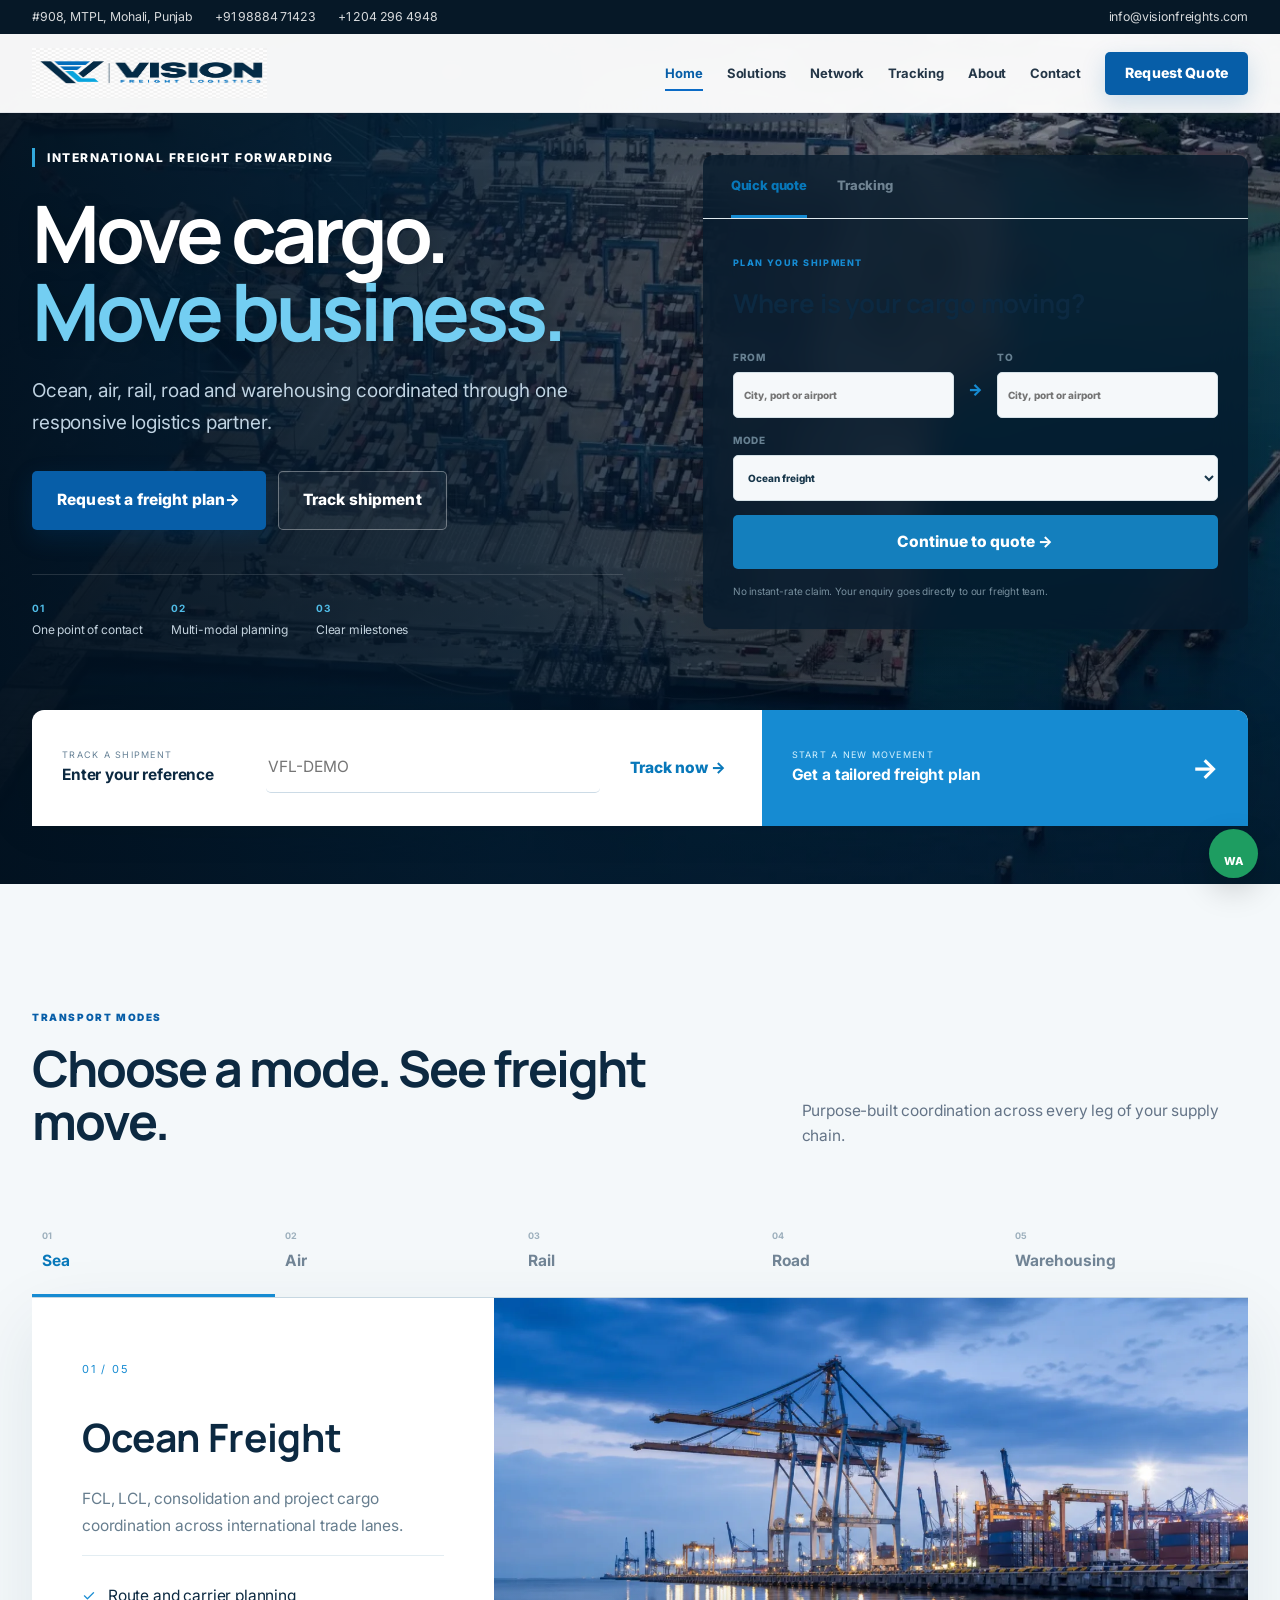
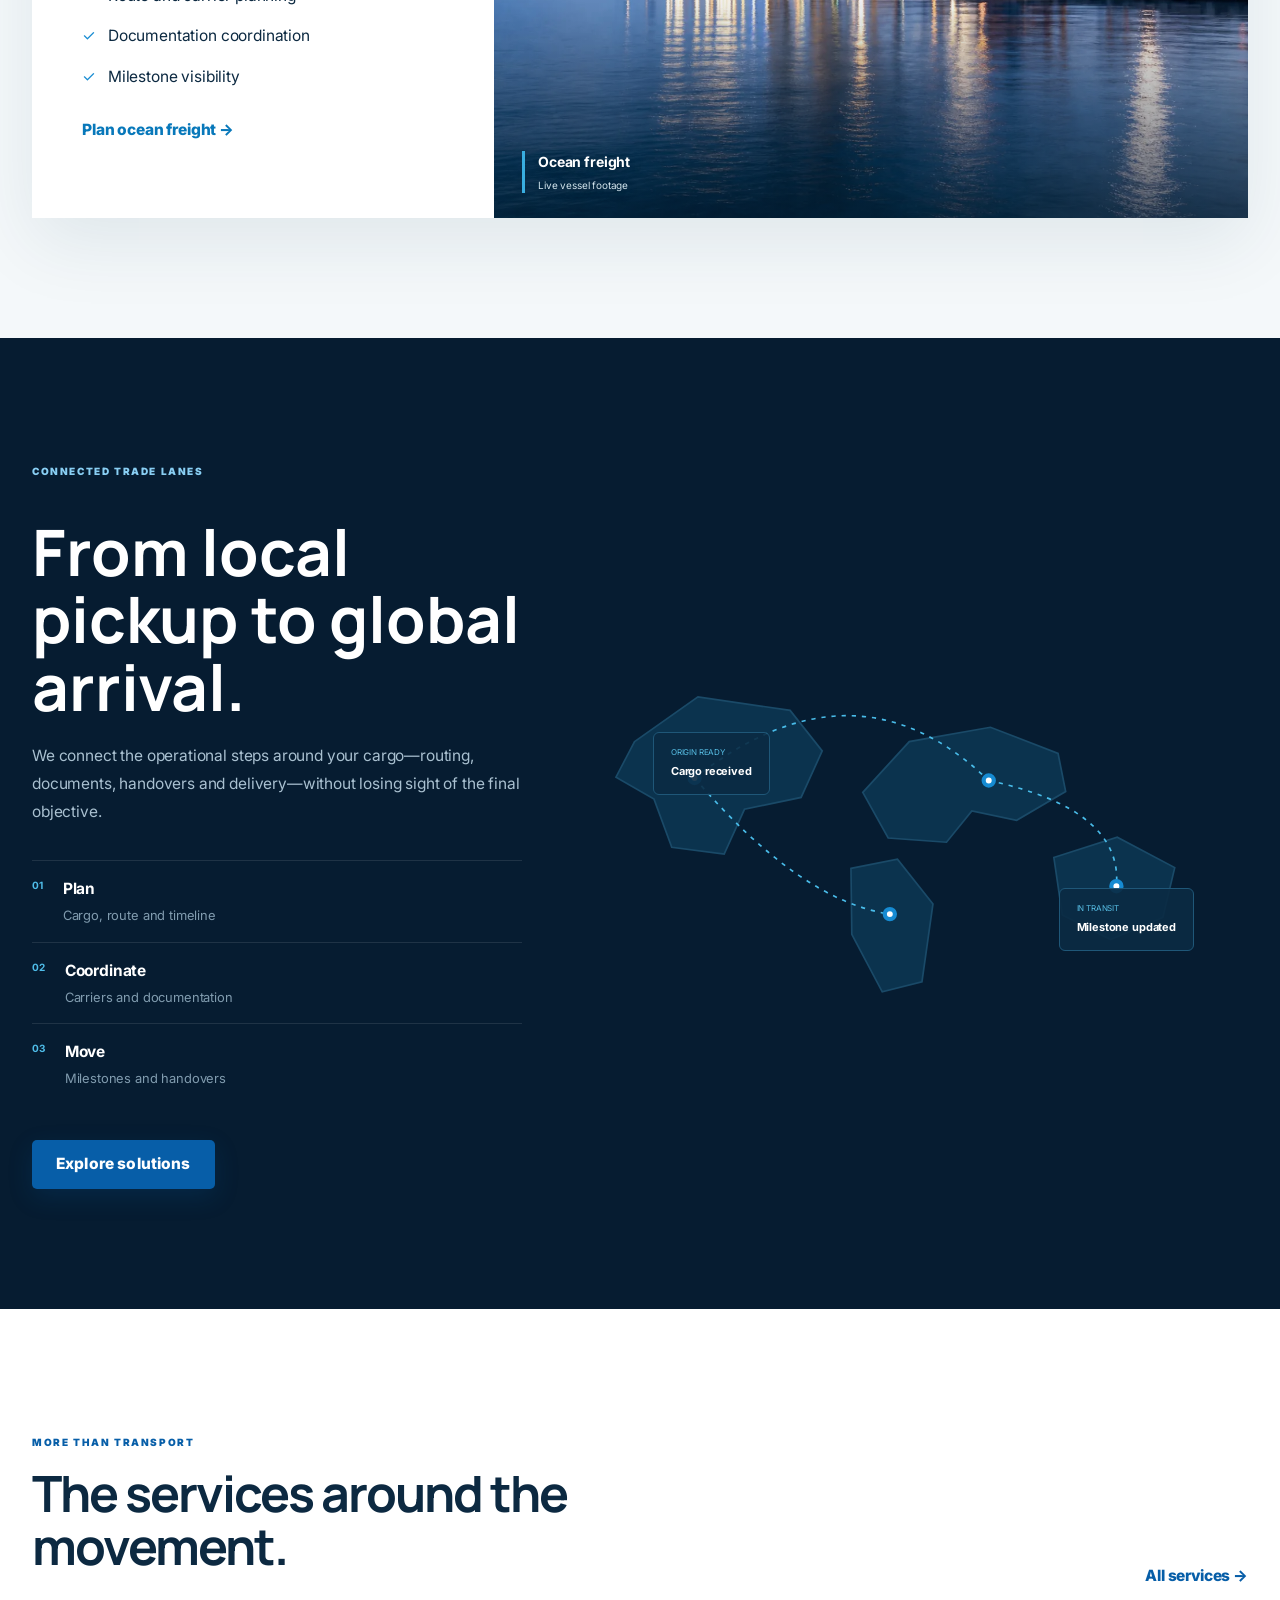
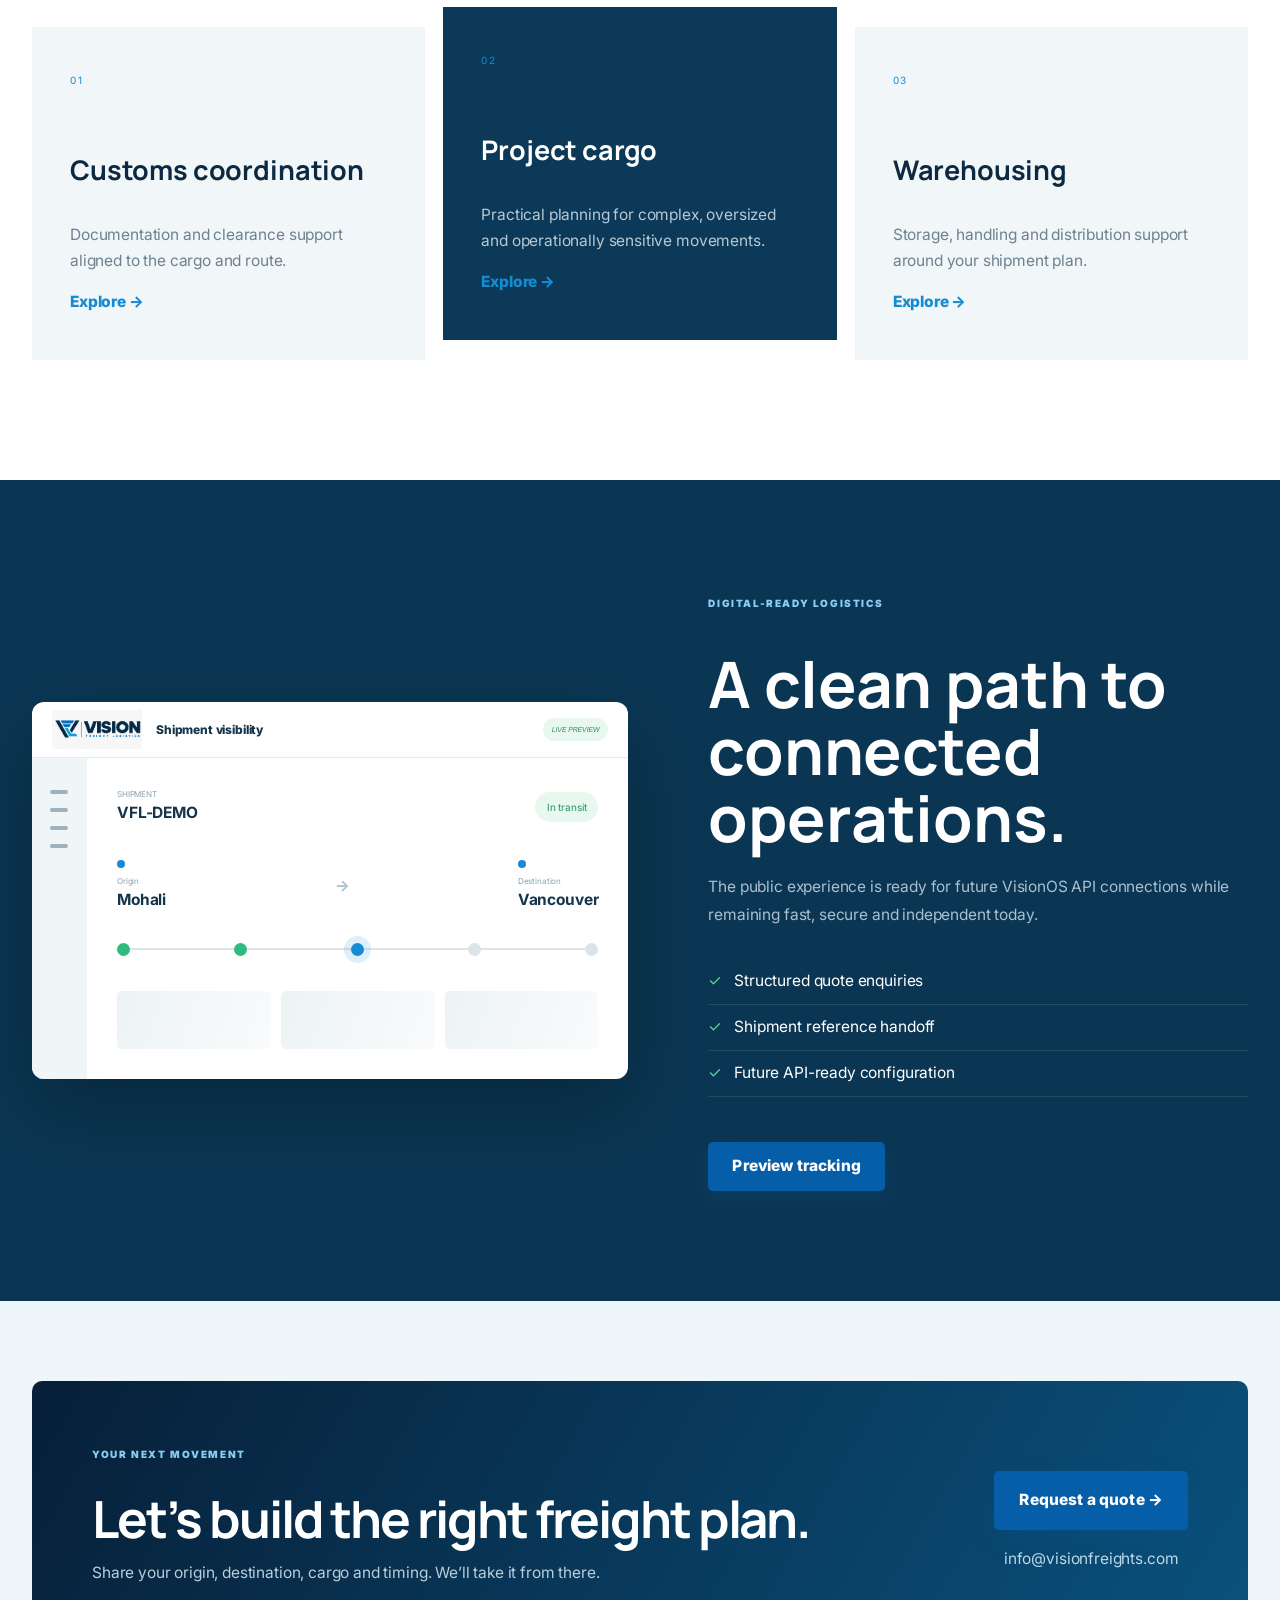
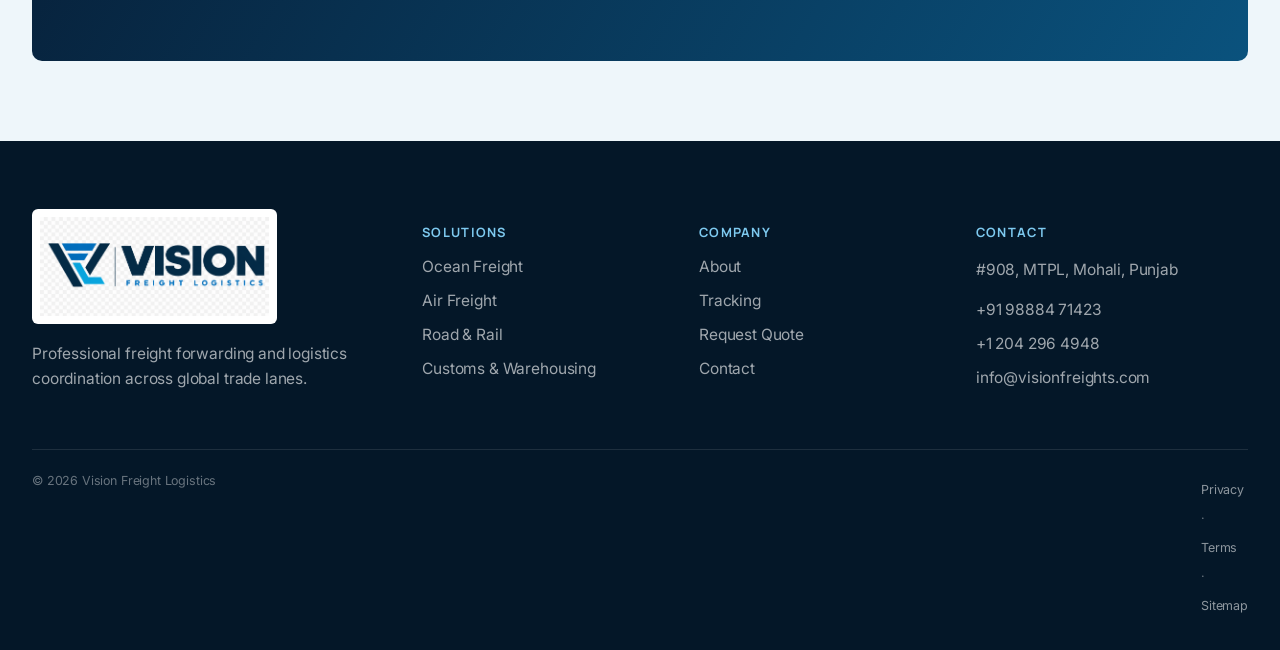
==== commit 094771cc: "Fix logo asset rendering" ====
--- a/index.html
+++ b/index.html
@@ -6,7 +6,7 @@
 <meta name="description" content="Connected ocean, air, rail, road and warehousing logistics from Vision Freight Logistics.">
 <meta name="theme-color" content="#061c31"><meta name="robots" content="index,follow">
 <meta property="og:title" content="Vision Freight Logistics"><meta property="og:description" content="Freight in motion. Control at every milestone."><meta property="og:type" content="website"><meta property="og:url" content="https://www.visionfreights.com/">
-<link rel="canonical" href="https://www.visionfreights.com/"><link rel="icon" href="assets/icons/logo.svg" type="image/svg+xml">
+<link rel="canonical" href="https://www.visionfreights.com/"><link rel="icon" href="assets/images/logo-exact.png" type="image/png">
 <link rel="preload" as="image" href="assets/images/scenes/sea-port.webp" fetchpriority="high">
 <link rel="preload" as="image" href="assets/images/vehicles/ship.webp" fetchpriority="high">
 <link rel="stylesheet" href="assets/css/style.css"><link rel="stylesheet" href="assets/css/enterprise-final.css"><link rel="stylesheet" href="assets/css/v7-motion.css"><link rel="stylesheet" href="assets/css/v8-dynamic.css?v=8.2">
@@ -15,7 +15,7 @@
 <body class="v7-home">
 <a class="skip-link" href="#main">Skip to content</a>
 <div class="topbar"><div class="container topbar-inner"><div class="topbar-left"><span>#908, MTPL, Mohali, Punjab</span><a href="tel:+919888471423">+91 98884 71423</a><a href="tel:+12042964948">+1 204 296 4948</a></div><div class="topbar-right"><a href="mailto:info@visionfreights.com">info@visionfreights.com</a></div></div></div>
-<header class="site-header" id="siteHeader"><div class="container navbar"><a class="brand" href="index.html" aria-label="Vision Freight Logistics home"><img src="assets/icons/logo.svg" alt="Vision Freight Logistics"></a><button class="menu-toggle" aria-label="Open navigation" aria-expanded="false">☰</button><nav class="nav-links" aria-label="Main navigation"><a class="active" href="index.html">Home</a><a href="#modes">Solutions</a><a href="#network">Network</a><a href="tracking.html">Tracking</a><a href="about.html">About</a><a href="contact.html">Contact</a><a class="btn btn-primary" href="quote.html">Request Quote</a></nav></div></header>
+<header class="site-header" id="siteHeader"><div class="container navbar"><a class="brand" href="index.html" aria-label="Vision Freight Logistics home"><img src="assets/images/logo-exact.png" alt="Vision Freight Logistics"></a><button class="menu-toggle" aria-label="Open navigation" aria-expanded="false">☰</button><nav class="nav-links" aria-label="Main navigation"><a class="active" href="index.html">Home</a><a href="#modes">Solutions</a><a href="#network">Network</a><a href="tracking.html">Tracking</a><a href="about.html">About</a><a href="contact.html">Contact</a><a class="btn btn-primary" href="quote.html">Request Quote</a></nav></div></header>
 <main id="main">
 <section class="motion-hero">
   <div class="hero-film" aria-hidden="true"><video autoplay muted loop playsinline preload="auto" poster="assets/images/scenes/hero-live-poster.webp"><source src="assets/video/vision-freight-hero.mp4" type="video/mp4"></video><span class="hero-film-shade"></span></div>
@@ -43,11 +43,11 @@
 
 <section class="section services-premium"><div class="container"><div class="section-head reveal"><div><span class="eyebrow">More than transport</span><h2>The services around the movement.</h2></div><a class="text-link" href="services.html">All services →</a></div><div class="premium-grid"><article class="reveal"><span>01</span><h3>Customs coordination</h3><p>Documentation and clearance support aligned to the cargo and route.</p><a href="services.html">Explore →</a></article><article class="featured reveal"><span>02</span><h3>Project cargo</h3><p>Practical planning for complex, oversized and operationally sensitive movements.</p><a href="services.html">Explore →</a></article><article class="reveal"><span>03</span><h3>Warehousing</h3><p>Storage, handling and distribution support around your shipment plan.</p><a href="services.html">Explore →</a></article></div></div></section>
 
-<section class="visibility-section"><div class="container visibility-grid"><div class="visibility-ui reveal"><div class="ui-head"><img src="assets/icons/logo.svg" alt=""><span>Shipment visibility</span><i>LIVE PREVIEW</i></div><div class="ui-body"><aside><b></b><b></b><b></b><b></b></aside><div class="ui-content"><div class="ui-title"><span><small>SHIPMENT</small><strong>VFL-DEMO</strong></span><em>In transit</em></div><div class="ui-route"><span><i></i><small>Origin</small><strong>Mohali</strong></span><b>→</b><span><i></i><small>Destination</small><strong>Vancouver</strong></span></div><div class="ui-timeline"><i class="done"></i><i class="done"></i><i class="active"></i><i></i><i></i></div><div class="ui-cards"><span></span><span></span><span></span></div></div></div></div><div class="visibility-copy reveal"><span class="eyebrow light">Digital-ready logistics</span><h2>A clean path to connected operations.</h2><p>The public experience is ready for future VisionOS API connections while remaining fast, secure and independent today.</p><ul><li>Structured quote enquiries</li><li>Shipment reference handoff</li><li>Future API-ready configuration</li></ul><a class="btn btn-primary" href="tracking.html">Preview tracking</a></div></div></section>
+<section class="visibility-section"><div class="container visibility-grid"><div class="visibility-ui reveal"><div class="ui-head"><img src="assets/images/logo-exact.png" alt=""><span>Shipment visibility</span><i>LIVE PREVIEW</i></div><div class="ui-body"><aside><b></b><b></b><b></b><b></b></aside><div class="ui-content"><div class="ui-title"><span><small>SHIPMENT</small><strong>VFL-DEMO</strong></span><em>In transit</em></div><div class="ui-route"><span><i></i><small>Origin</small><strong>Mohali</strong></span><b>→</b><span><i></i><small>Destination</small><strong>Vancouver</strong></span></div><div class="ui-timeline"><i class="done"></i><i class="done"></i><i class="active"></i><i></i><i></i></div><div class="ui-cards"><span></span><span></span><span></span></div></div></div></div><div class="visibility-copy reveal"><span class="eyebrow light">Digital-ready logistics</span><h2>A clean path to connected operations.</h2><p>The public experience is ready for future VisionOS API connections while remaining fast, secure and independent today.</p><ul><li>Structured quote enquiries</li><li>Shipment reference handoff</li><li>Future API-ready configuration</li></ul><a class="btn btn-primary" href="tracking.html">Preview tracking</a></div></div></section>
 
 <section class="section final-cta"><div class="container final-cta-inner reveal"><div><span class="eyebrow light">Your next movement</span><h2>Let’s build the right freight plan.</h2><p>Share your origin, destination, cargo and timing. We’ll take it from there.</p></div><div><a class="btn btn-primary btn-lg" href="quote.html">Request a quote →</a><a href="mailto:info@visionfreights.com">info@visionfreights.com</a></div></div></section>
 </main>
-<footer class="footer"><div class="container footer-grid"><div><img src="assets/icons/logo.svg" alt="Vision Freight Logistics" class="footer-logo"><p>Professional freight forwarding and logistics coordination across global trade lanes.</p></div><div><h3>SOLUTIONS</h3><a href="#modes">Ocean Freight</a><a href="#modes">Air Freight</a><a href="#modes">Road & Rail</a><a href="services.html">Customs & Warehousing</a></div><div><h3>COMPANY</h3><a href="about.html">About</a><a href="tracking.html">Tracking</a><a href="quote.html">Request Quote</a><a href="contact.html">Contact</a></div><div><h3>CONTACT</h3><p>#908, MTPL, Mohali, Punjab</p><a href="tel:+919888471423">+91 98884 71423</a><a href="tel:+12042964948">+1 204 296 4948</a><a href="mailto:info@visionfreights.com">info@visionfreights.com</a></div></div><div class="container footer-bottom"><span>© <span id="year"></span> Vision Freight Logistics</span><div><a href="privacy.html">Privacy</a><span> · </span><a href="terms.html">Terms</a><span> · </span><a href="sitemap.xml">Sitemap</a></div></div></footer>
+<footer class="footer"><div class="container footer-grid"><div><img src="assets/images/logo-exact.png" alt="Vision Freight Logistics" class="footer-logo"><p>Professional freight forwarding and logistics coordination across global trade lanes.</p></div><div><h3>SOLUTIONS</h3><a href="#modes">Ocean Freight</a><a href="#modes">Air Freight</a><a href="#modes">Road & Rail</a><a href="services.html">Customs & Warehousing</a></div><div><h3>COMPANY</h3><a href="about.html">About</a><a href="tracking.html">Tracking</a><a href="quote.html">Request Quote</a><a href="contact.html">Contact</a></div><div><h3>CONTACT</h3><p>#908, MTPL, Mohali, Punjab</p><a href="tel:+919888471423">+91 98884 71423</a><a href="tel:+12042964948">+1 204 296 4948</a><a href="mailto:info@visionfreights.com">info@visionfreights.com</a></div></div><div class="container footer-bottom"><span>© <span id="year"></span> Vision Freight Logistics</span><div><a href="privacy.html">Privacy</a><span> · </span><a href="terms.html">Terms</a><span> · </span><a href="sitemap.xml">Sitemap</a></div></div></footer>
 <a class="whatsapp" href="https://wa.me/919888471423" aria-label="Contact Vision Freight Logistics on WhatsApp">WA</a><button class="back-to-top" type="button" aria-label="Back to top">↑</button>
 <script src="assets/js/main.js"></script><script src="assets/js/v7-motion.js?v=8.2"></script><script src="assets/js/v8-dynamic.js?v=8.2"></script>
 </body></html>
